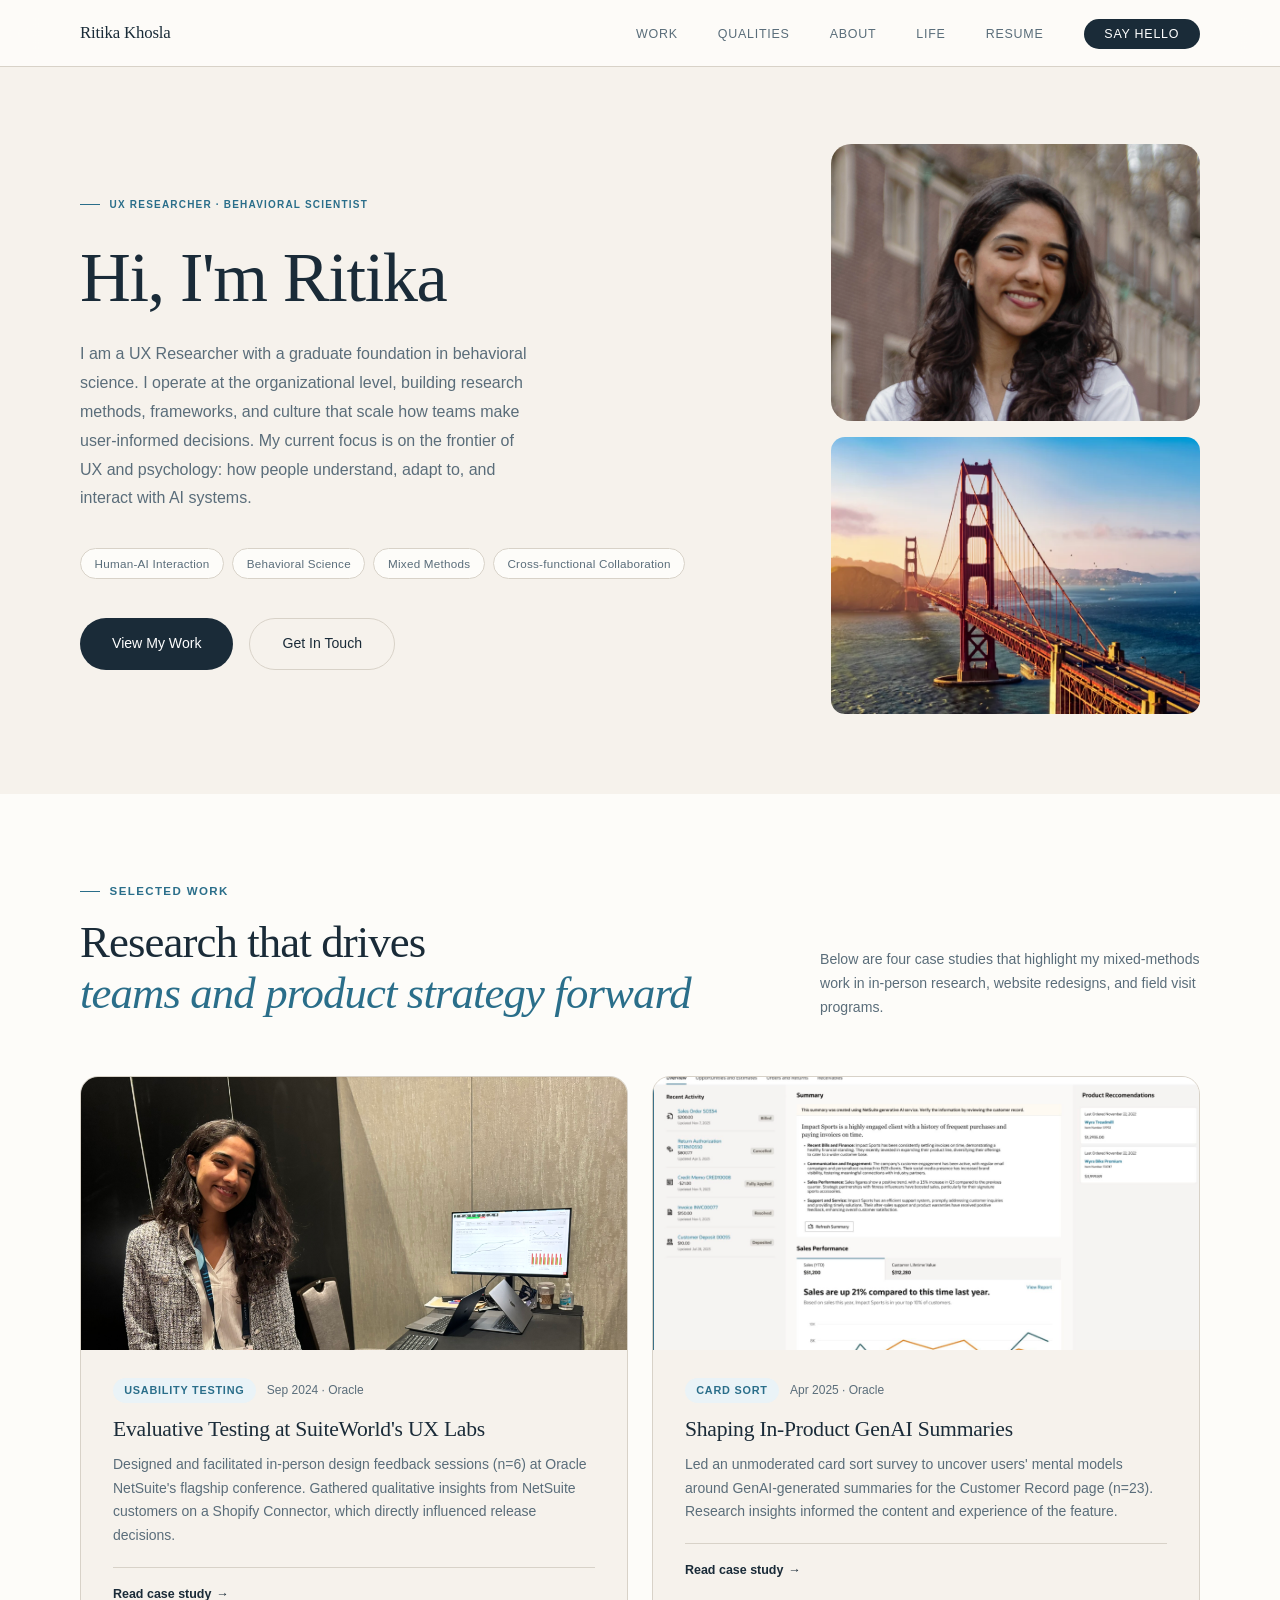
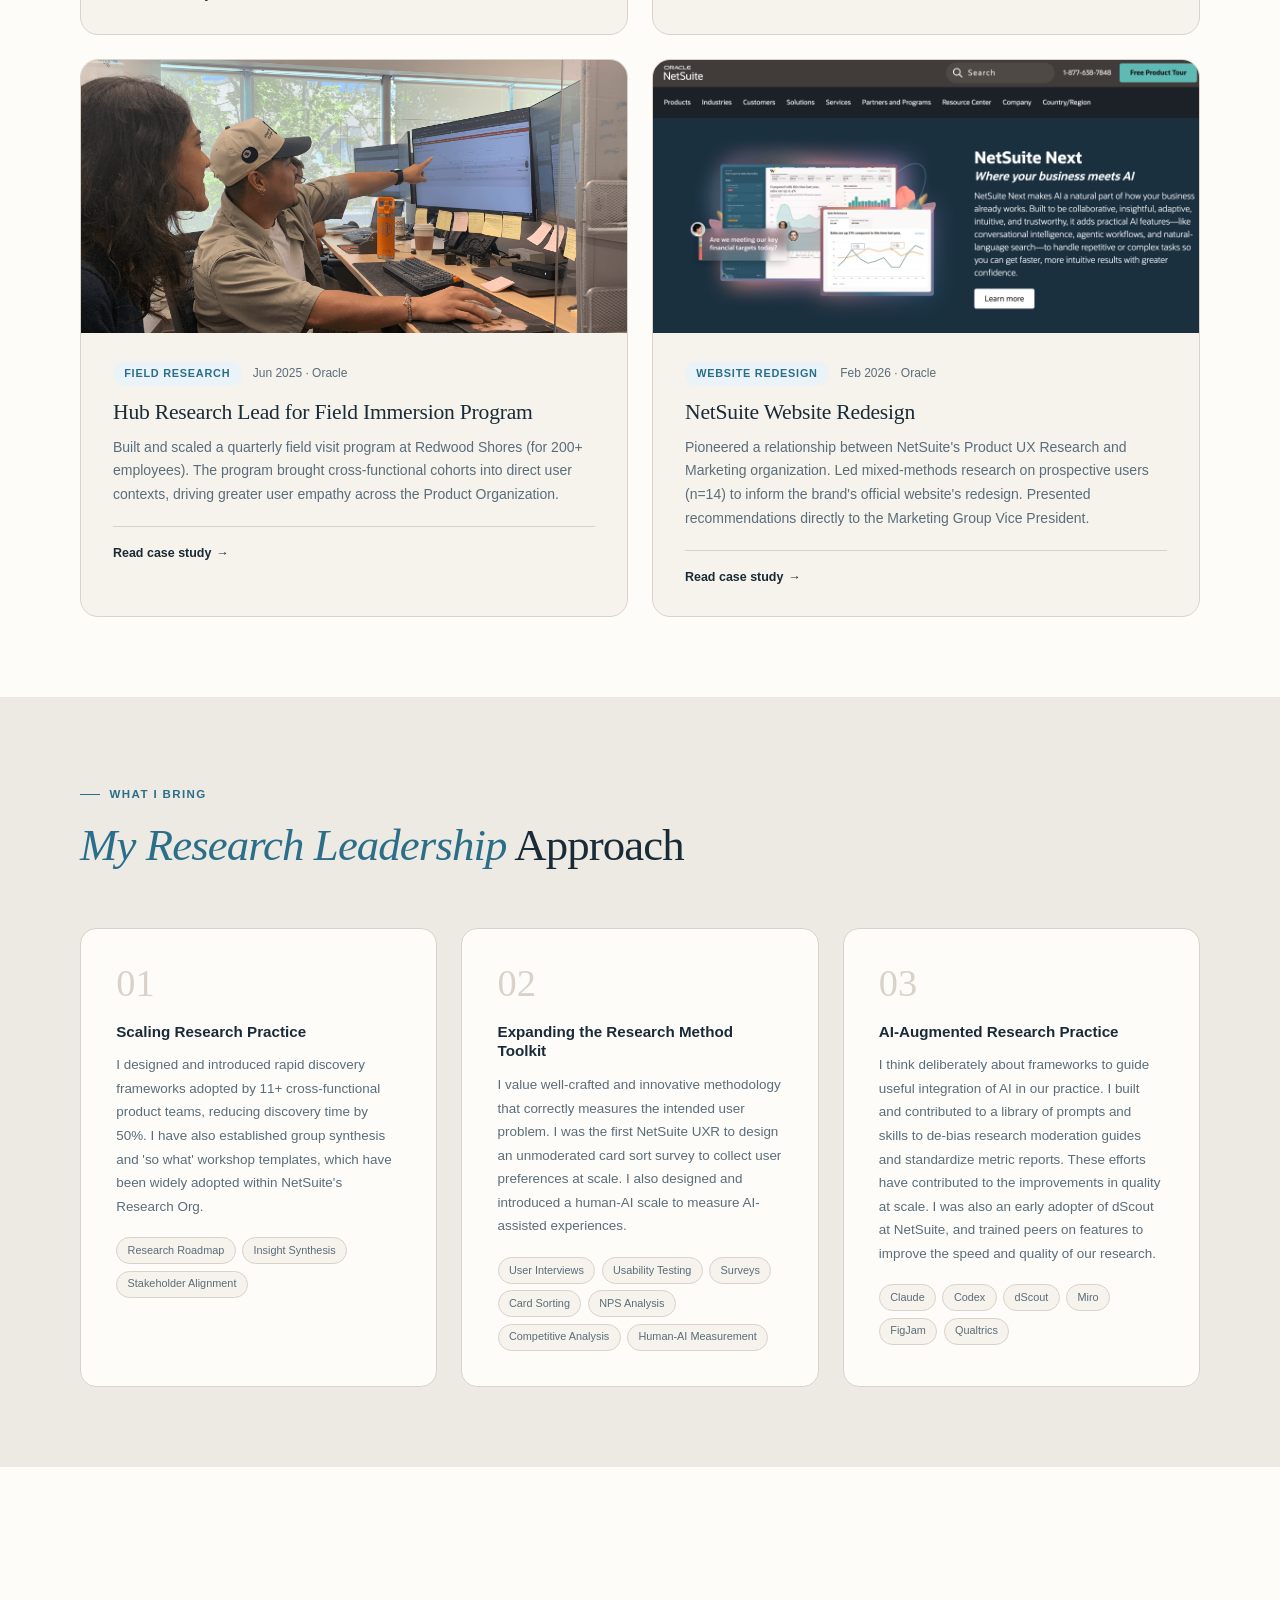
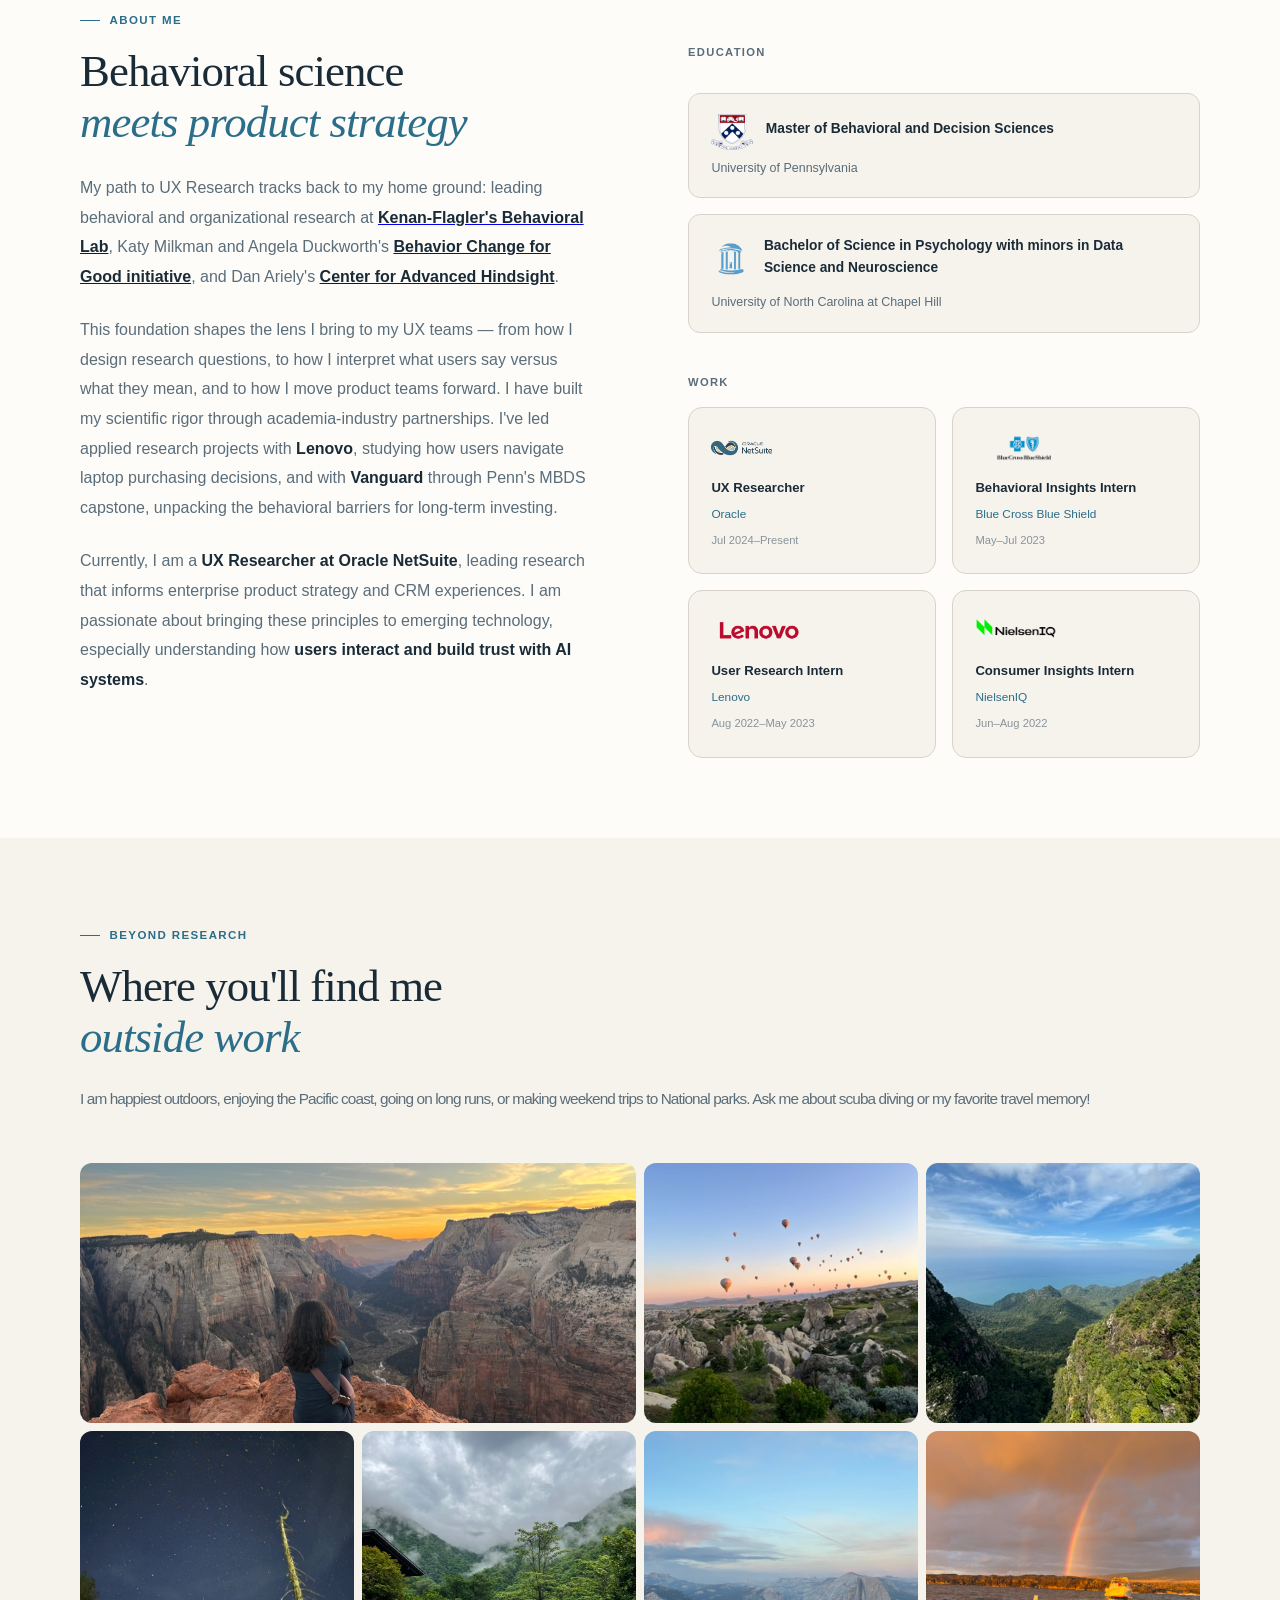
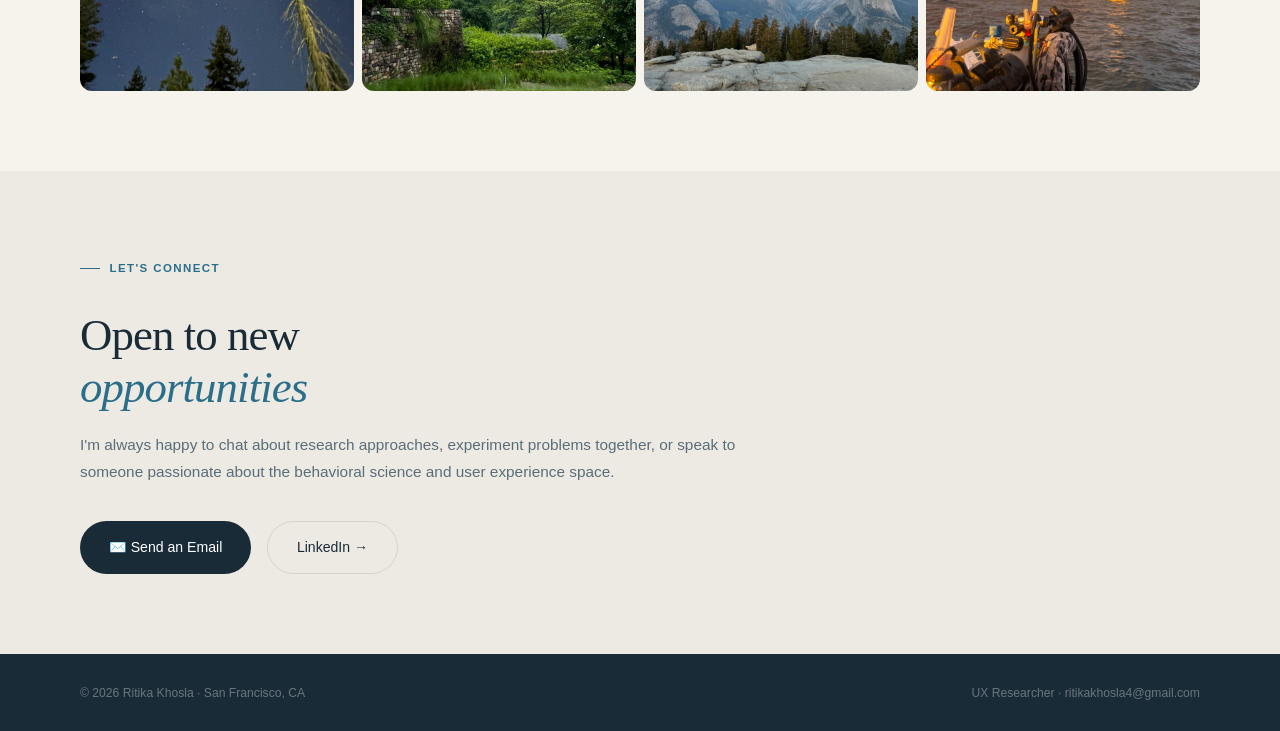
==== index.html @ 1a27aab8 "Update index.html" ====
<!DOCTYPE html>
<html lang="en"><head>


  <meta charset="UTF-8">
  <meta name="viewport" content="width=device-width, initial-scale=1.0">
  <title>Ritika Khosla — UX Researcher</title>
  <link rel="preconnect" href="https://fonts.googleapis.com">
    <link rel="stylesheet" href="css/fonts.css">
    <link rel="stylesheet" href="css/styles.css">

</head>
<body>
 
  <!-- NAV -->
  <nav>
    <span class="nav-name" onclick="goHome()" style="font-family: 'Playfair Display';">Ritika Khosla</span>
    <ul class="nav-links">
      <li><a onclick="navTo('#work')">Work</a></li>
      <li><a onclick="navTo('#methods')">Qualities</a></li>
      <li><a onclick="navTo('#about')">About</a></li>
      <li><a onclick="navTo('#fun')">Life</a></li>
      <li><a href="Khosla_Resume.pdf" target="_blank">Resume</a></li>
      <li><a onclick="navTo('#contact')" class="nav-cta">Say Hello</a></li>
    </ul>
  </nav>
 
  <!-- ══════════ HOME VIEW ══════════ -->
  <div id="view-home" class="view active">
 
    <section class="hero">
      <div class="hero-left">
        <div class="hero-eyebrow" style="font-size: 10px;"><span></span> UX Researcher · Behavioral Scientist</div>
        <h1>Hi, I'm Ritika</h1>
        <p class="hero-desc">
           I am a UX Researcher with a graduate foundation in behavioral science. I operate at the organizational level, building research methods, frameworks, and culture that scale how teams make user-informed decisions. My current focus is on the frontier of UX and psychology: how people understand, adapt to, and interact with AI systems.
        </p>
        <div class="hero-tags">
          <span class="tag">Human-AI Interaction</span>
          <span class="tag">Behavioral Science</span>
          <span class="tag">Mixed Methods</span>
          <span class="tag">Cross-functional Collaboration</span>
          
        </div>
        <div class="hero-actions">
          <a onclick="smoothScrollTo('#work')" class="btn btn-primary">View My Work</a>
          <a onclick="smoothScrollTo('#contact')" class="btn btn-outline">Get In Touch</a>
        </div>
      </div>
      <div class="hero-right">
        <div class="hero-portrait" style="aspect-ratio:4/3;"><img src="img/image_15.png" alt="Ritika Khosla" style="width: 100%; height: 100%; object-fit: cover; object-position: top center; display: block;"></div>
        <!-- ✏️ SF IMAGE: Replace sf-placeholder div with:
             <div class="hero-sf-strip"><img src="sf.jpg" alt="San Francisco"/>
             <div class="hero-location-badge">📍 San Francisco, CA</div></div> -->
        <div style="position:relative;">
          <div class="hero-sf-strip" style="aspect-ratio:4/3;"><img src="img/image_4.webp" alt="San Francisco" style="width: 100%; height: 100%; object-fit: cover; display: block;"></div>
        </div>
      </div>
    </section>
 
    <!-- WORK -->
    <section class="work" id="work">
      <div class="work-header reveal visible">
        <div>
          <div class="section-tag"><span></span> Selected Work</div>
          <h2>Research that drives<br><em>teams and product strategy forward</em></h2>
        </div>
        <p style="max-width:380px;color:var(--mid);font-size:0.88rem;line-height:1.7;">
          Below are four case studies that highlight my mixed-methods work in in-person research, website redesigns, and field visit programs.
        </p>
      </div>
      <div class="case-grid">
 
        <!-- Case 1 - Featured -->
        <div class="case-card reveal visible" onclick="openCase('suiteworld')">
          <div class="case-img">
            <img src="img/image_19.jpg" alt="UX Labs at SuiteWorld" loading="lazy" style="object-position: top;">
          </div>
          <div class="case-body">
            <div class="case-meta">
              <span class="case-method">Usability Testing</span>
              <span class="case-date">Sep 2024 · Oracle</span>
            </div>
            <h3>Evaluative Testing at SuiteWorld's UX Labs</h3>
            <p>Designed and facilitated in-person design feedback sessions (n=6) at Oracle NetSuite's flagship conference. Gathered qualitative insights from NetSuite customers on a Shopify Connector, which directly influenced release decisions.</p>
            <div class="case-footer">
              <span class="case-link">Read case study</span>
            </div>
          </div>
        </div>
 
        <!-- Case 2 -->
        <div class="case-card reveal reveal-delay-1 visible" onclick="openCase('genai')">
          <div class="case-img">
            <img src="img/genai.png" alt="GenAI Summaries" loading="lazy">
          </div>
          <div class="case-body">
            <div class="case-meta">
              <span class="case-method">Card Sort</span>
              <span class="case-date">Apr 2025 · Oracle</span>
            </div>
            <h3>Shaping In-Product GenAI Summaries</h3>
            <p>Led an unmoderated card sort survey to uncover users' mental models around GenAI-generated summaries for the Customer Record page (n=23). Research insights informed the content and experience of the feature.</p>
            <div class="case-footer">
              <span class="case-link">Read case study</span>
            </div>
          </div>
        </div>
 
        <!-- Case 3 -->
        <div class="case-card reveal reveal-delay-2 visible" onclick="openCase('democratization')">
          <div class="case-img">
            <img src="img/image_2.png" alt="Research Democratization" loading="lazy" onerror="this.parentElement.innerHTML='&lt;div class=\'case-img-bg\' style=\'background:linear-gradient(135deg,#E4E9DA,#C8CEBC)\'&gt;🤝&lt;/div&gt;'">
          </div>
          <div class="case-body">
            <div class="case-meta">
              <span class="case-method">Field Research</span>
              <span class="case-date">Jun 2025 · Oracle</span>
            </div>
            <h3>Hub Research Lead for Field Immersion Program</h3>
            <p>Built and scaled a quarterly field visit program at Redwood Shores (for 200+ employees). The program brought cross-functional cohorts into direct user contexts, driving greater user empathy across the Product Organization. </p>
            <div class="case-footer">
              <span class="case-link">Read case study</span>
            </div>
          </div>
        </div>
 
        <!-- Case 4 — NetSuite -->
        <div class="case-card reveal reveal-delay-3 visible" onclick="openCase('netsuite')">
          <div class="case-img">
            <img src="img/image_18.png" alt="NetSuite Website Redesign" loading="lazy">
          </div>
          <div class="case-body">
            <div class="case-meta">
              <span class="case-method">Website Redesign</span>
              <span class="case-date">Feb 2026 · Oracle</span>
            </div>
            <h3>NetSuite Website Redesign</h3>
            <p> Pioneered a relationship between NetSuite's Product UX Research and Marketing organization. Led mixed-methods research on prospective users (n=14) to inform the brand's official website's redesign. Presented recommendations directly to the Marketing Group Vice President.</p>
            <div class="case-footer">
              <span class="case-link">Read case study</span>
            </div>
          </div>
        </div>
 
      </div>
    </section>
 
    <!-- QUALITIES -->
    <section class="methods" id="methods">
      <div class="reveal">
        <div class="section-tag"><span></span> What I Bring</div>
        <h2><em>My Research Leadership</em> Approach</h2>
      </div>
      <div class="methods-grid">
        <div class="method-card reveal reveal-delay-1">
          <span class="method-num">01</span>
          <h4>Scaling Research Practice</h4>
          <p>I designed and introduced rapid discovery frameworks adopted by 11+ cross-functional product teams, reducing discovery time by 50%. I have also established group synthesis and 'so what' workshop templates, which have been widely adopted within NetSuite's Research Org.</p>
          <div class="method-tags">
            <span class="method-tag">Research Roadmap</span>
            <span class="method-tag">Insight Synthesis</span>
            <span class="method-tag">Stakeholder Alignment</span>
          </div>
        </div>
        <div class="method-card reveal reveal-delay-2">
          <span class="method-num">02</span>
          <h4>Expanding the Research Method Toolkit</h4>
          <p>I value well-crafted and innovative methodology that correctly measures the intended user problem. I was the first NetSuite UXR to design an unmoderated card sort survey to collect user preferences at scale. I also designed and introduced a human-AI scale to measure AI-assisted experiences.</p>
          <div class="method-tags">
            <span class="method-tag">User Interviews</span>
            <span class="method-tag">Usability Testing</span>
            <span class="method-tag">Surveys</span>
            <span class="method-tag">Card Sorting</span>
            <span class="method-tag">NPS Analysis</span>
            <span class="method-tag">Competitive Analysis</span>
            <span class="method-tag">Human-AI Measurement</span>
          </div>
        </div>
        <div class="method-card reveal reveal-delay-3">
          <span class="method-num">03</span>
          <h4>AI-Augmented Research Practice</h4>
          <p>I think deliberately about frameworks to guide useful integration of AI in our practice. I built and contributed to a library of prompts and skills to de-bias research moderation guides and standardize metric reports. These efforts have contributed to the improvements in quality at scale. I was also an early adopter of dScout at NetSuite, and trained peers on features to improve the speed and quality of our research.</p>
          <div class="method-tags">
            <span class="method-tag">Claude</span>
            <span class="method-tag">Codex</span>
            <span class="method-tag">dScout</span>
            <span class="method-tag">Miro</span>
            <span class="method-tag">FigJam</span>
            <span class="method-tag">Qualtrics</span>
          </div>
        </div>
      </div>
    </section>

    <!-- ABOUT -->
    <section class="about" id="about">
      <div class="about-grid">
        <div>
          <div class="section-tag reveal"><span></span> About Me</div>
          <h2 class="reveal">Behavioral science<br><em>meets product strategy</em></h2>
          <p class="about-bio reveal">
            My path to UX Research tracks back to my home ground: leading behavioral and organizational research at <a href="https://www.kenan-flagler.unc.edu/center-for-decision-research/" target="_blank"><strong>Kenan-Flagler's Behavioral Lab</strong></a>, Katy Milkman and Angela Duckworth's <a href="https://bcfg.wharton.upenn.edu/" target="_blank"><strong>Behavior Change for Good initiative</strong></a>, and Dan Ariely's <a href="https://advanced-hindsight.com/" target="_blank"><strong>Center for Advanced Hindsight</strong></a>.
          </p>
          <p class="about-bio reveal">
            This foundation shapes the lens I bring to my UX teams — from how I design research questions, to how I interpret what users say versus what they mean, and to how I move product teams forward. I have built my scientific rigor through academia-industry partnerships. I've led applied research projects with <strong>Lenovo</strong>, studying how users navigate laptop purchasing decisions, and with <strong>Vanguard</strong> through Penn's MBDS capstone, unpacking the behavioral barriers for long-term investing.
          </p>
          <p class="about-bio reveal">
            Currently, I am a <strong>UX Researcher at Oracle NetSuite</strong>, leading research that informs enterprise product strategy and CRM experiences. I am passionate about bringing these principles to emerging technology, especially understanding how <strong>users interact and build trust with AI systems</strong>.
          </p>
        </div>
        <div>
          <div class="edu-block reveal">
            <h4 style="color:var(--mid);font-size:0.7rem;letter-spacing:0.12em;text-transform:uppercase;margin-bottom:1rem;">Education</h4>
            <div class="edu-item">
              <div style="display:flex; align-items:center; gap:0.8rem; margin-bottom:0.5rem;">
                <img src="img/image_8.png" alt="UPenn" style="height:36px; width:auto;">
                <div class="edu-degree">Master of Behavioral and Decision Sciences</div>
              </div>
              <div class="edu-school">University of Pennsylvania</div>
            </div>
            <div class="edu-item">
              <div style="display:flex; align-items:center; gap:0.8rem; margin-bottom:0.5rem;">
                <img src="img/image_5.png" alt="UNC" style="height:36px; width:auto;">
                <div class="edu-degree"> Bachelor of Science in Psychology with minors in Data Science and Neuroscience</div>
              </div>
              <div class="edu-school">University of North Carolina at Chapel Hill</div>
            </div>
          </div>
          <div class="reveal" style="margin-top:2.5rem;">
            <h4 style="color:var(--mid);font-size:0.7rem;letter-spacing:0.12em;text-transform:uppercase;margin-bottom:1rem;">Work</h4>
            <div class="exp-list" style="margin-top:0;">
              <div class="exp-item">
                <img src="img/image_16.png" alt="Oracle" class="exp-logo">
                <div class="exp-role">UX Researcher</div>
                <div class="exp-company">Oracle</div>
                <div class="exp-period">Jul 2024–Present</div>
              </div>
              <div class="exp-item">
                <img src="img/image_11.png" alt="Blue Cross Blue Shield" class="exp-logo">
                <div class="exp-role">Behavioral Insights Intern</div>
                <div class="exp-company">Blue Cross Blue Shield</div>
                <div class="exp-period">May–Jul 2023</div>
              </div>
              <div class="exp-item">
                <img src="img/image_10.png" alt="Lenovo" class="exp-logo">
                <div class="exp-role">User Research Intern</div>
                <div class="exp-company">Lenovo</div>
                <div class="exp-period">Aug 2022–May 2023</div>
              </div>
              <div class="exp-item">
                <img src="img/image_9.png" alt="NielsenIQ" class="exp-logo">
                <div class="exp-role">Consumer Insights Intern</div>
                <div class="exp-company">NielsenIQ</div>
                <div class="exp-period">Jun–Aug 2022</div>
              </div>
            </div>
          </div>
        </div>
    </div></section>

    <!-- FUN -->
    <section class="fun" id="fun">
      <div class="reveal">
        <div class="section-tag"><span></span> Beyond Research</div>
        <h2>Where you'll find me<br><em>outside work</em><br><span style="font-size:0.96rem;color:var(--mid);font-family:'Plus Jakarta Sans',sans-serif;font-weight:400;line-height:1.75;">I am happiest outdoors, enjoying the Pacific coast, going on long runs, or making weekend trips to National parks. Ask me about scuba diving or my favorite travel memory!</span></h2>
      </div>
      <div class="fun-mosaic reveal">
        <!-- Row 1: wide + 2 portrait -->
        <div class="fun-photo fm-wide">
          <img src="img/image_12.jpg" alt="Zion National Park">
        </div>
        <div class="fun-photo">
          <img src="img/image_3.jpg" alt="Hot air balloons Cappadocia">
        </div>
        <div class="fun-photo">
          <img src="img/image_6.jpg" alt="Mountain ocean view">
        </div>
        <!-- Row 2: 4 equal -->
        <div class="fun-photo">
          <img src="img/image_14.jpg" alt="Night sky stars">
        </div>
        <div class="fun-photo">
          <img src="img/image_7.jpg" alt="Misty mountains">
        </div>
        <div class="fun-photo">
          <img src="img/image_13.jpg" alt="Yosemite Half Dome">
        </div>
        <div class="fun-photo">
          <img src="img/image_17.jpg" alt="Scuba diving rainbow">
        </div>
      </div>
    </section>

    <!-- CONTACT -->
    <section class="contact" id="contact">
      <div class="contact-inner reveal">
        <div class="section-tag"><span></span> Let's Connect</div>
        <h2>Open to new<br><em>opportunities</em></h2>
        <p>I'm always happy to chat about research approaches, experiment problems together, or speak to someone passionate about the behavioral science and user experience space.</p>
        <div class="contact-links">
          <a href="mailto:ritikakhosla4@gmail.com" class="contact-link cl-primary">✉️ Send an Email</a>
          <a href="https://www.linkedin.com/in/ritikho/" class="contact-link cl-outline" target="_blank">LinkedIn →</a>
        </div>
      </div>
    </section>
 
    <footer>
      <span>© 2026 Ritika Khosla · San Francisco, CA</span>
      <span>UX Researcher · <a href="mailto:ritikakhosla4@gmail.com">ritikakhosla4@gmail.com</a></span>
    </footer>
  </div><!-- /view-home -->
 
 
  <!-- ══════════ CASE: SUITEWORLD ══════════ -->
  <div id="view-suiteworld" class="view cs-view">
    <span class="cs-back" onclick="goHome()">Back to Work</span>
    <div class="cs-hero">
      <div class="cs-hero-inner">
        <div class="cs-meta">
          <span class="cs-tag cs-tag-method">Usability Testing</span>
          <span class="cs-tag cs-tag-method">Content Highlighter</span>
          <span class="cs-tag cs-tag-org">Oracle</span>
          <span class="cs-tag cs-tag-year">Aug–Oct 2024</span>
        </div>
        <h1>Evaluative Testing at <em>SuiteWorld's UX Labs</em></h1>
        <p class="cs-hero-desc">Evaluating a new troubleshooting workflow for the NetSuite Shopify Connector through in-person usability testing at Oracle's flagship annual conference — driving design improvements ahead of the December release.</p>
        <div class="cs-stats">
          <div><div class="cs-stat-label">Role</div><div class="cs-stat-value">Lead Researcher &amp; Facilitator</div></div>
          <div><div class="cs-stat-label">Methods</div><div class="cs-stat-value">Usability Testing · Content Highlighter</div></div>
          <div><div class="cs-stat-label">Team</div><div class="cs-stat-value">1 PM · 2 Designers · 2 Engineers · 2 Tech Writers</div></div>
          <div><div class="cs-stat-label">Timeline</div><div class="cs-stat-value">3 months · Aug–Oct 2024</div></div>
        </div>
      </div>
    </div>
    <div class="cs-body">
      <div class="cs-section">
        <div class="cs-section-label">Background</div>
        <h3>A critical workflow for NetSuite's Shopify Connector</h3>
        <p>NetSuite's Shopify Connector is one of the most widely used integrations in the platform. In an upcoming December 2024 release, Connector's product team was introducing a new troubleshooting workflow and desired greater confidence in its usability and experience.</p>
        <p>Our team had visionary designs in place (informed by a prior research round). My goal was to evaluate whether the solution delivered its intended user value: a clear, complete, and satisfying self-service troubleshooting experience.</p>
      </div>

      <div class="cs-section">
        <div class="cs-section-label">Scoping</div>
        <h3>Aligning a team with competing priorities</h3>
        <p>My first challenge was stakeholder alignment. The team had varying priorities — some wanted to test whether the solution scaled, others focused on language and visual elements. I led a series of KUA (known, unknown, assumption) and alignment workshops to build a shared research goal.</p>
        <div class="cs-callout"><strong>Research Goal:</strong> Evaluate the NetSuite-Shopify connector troubleshooting flow and novel help panel to ensure it is clear, complete, and self-explanatory for users.</div>
        <p>I then selected two complementary methods: a <strong>usability test</strong> to evaluate ease-of-use and satisfaction across the workflow, and a <strong>content highlighter</strong> activity to surface what language in the help guide was useful, missing, or unnecessary.</p>
      </div>

      <div class="cs-section">
        <div class="cs-section-label">Research Design</div>
        <h3>Designing for in-person sessions at SuiteWorld</h3>
        <p>I designed three task flows tested in sequence, each with quantitative metrics (SEQ, UMUX-LITE, CSAT) alongside think-aloud observation:</p>
        <div class="cs-finding-grid">
          <div class="cs-finding">
            <div class="cs-finding-num">01</div>
            <h4>Discovering the error</h4>
            <p>Participants logged in and identified a connection problem with Shopify. Measured via First Click Test and SEQ.</p>
          </div>
          <div class="cs-finding">
            <div class="cs-finding-num">02</div>
            <h4>Troubleshooting with the guided panel</h4>
            <p>Participants walked through the guided solution panel to resolve the error. Measured via SEQ, UMUX-LITE, and CSAT.</p>
          </div>
          <div class="cs-finding">
            <div class="cs-finding-num">03</div>
            <h4>Performing a health check</h4>
            <p>Participants confirmed the Shopify connection was restored. Measured via SEQ, UMUX-LITE, and CSAT.</p>
          </div>
          <div class="cs-finding">
            <div class="cs-finding-num">04</div>
            <h4>Content highlighter</h4>
            <p>Participants marked sections of the help guide as confusing, useful, or unnecessary to surface specific language improvements.</p>
          </div>
        </div>
        <p style="margin-top:1.2rem;">I ran a moderated pilot session with an internal SME before SuiteWorld, which led to 2 design improvements and 1 task flow adjustment for smoother prototype flow and time management.</p>
        <img src="img/SW_UXLabs.png" alt="Moderated pilot session at SuiteWorld" style="width:100%;border-radius:12px;margin-top:1.5rem;">
      </div>

      <div class="cs-section">
        <div class="cs-section-label">Key Findings</div>
        <h3>Users struggled to initiate the help panel, but once open, found the instructions clear and easy to follow</h3>
        <div class="cs-finding-grid">
          <div class="cs-finding">
            <div class="cs-finding-num">01</div>
            <h4>UUsers identified the error, but struggled to initiate the resolution</h4>
            <p>Participants had mismatched navigation expectations around how to open the help drawer. Once inside, they followed the steps with ease. This told us the friction lived in discoverability, not comprehension</p>
          </div>
          <div class="cs-finding">
            <div class="cs-finding-num">02</div>
            <h4>High satisfaction with the guided help drawer</h4>
            <p>Participants appreciated the help drawer that remained accessible as they moved between pages. They reported high overall satisfaction (CSAT: 5.75/7).</p>
          </div>
          <div class="cs-finding">
            <div class="cs-finding-num">03</div>
            <h4>Desire for greater navigation flexibility</h4>
            <p>Users wanted more direct links and fewer clicks. They felt the troubleshooting path was too linear for the complexity of their workflows.</p>
          </div>
          <div class="cs-finding">
            <div class="cs-finding-num">04</div>
            <h4>Help guide needed formatting improvements</h4>
            <p>The content highlighter surfaced consistent suggestions: a bulleted format and hyperlinks would significantly improve scannability.</p>
          </div>
        </div>
      </div>

      <div class="cs-section">
        <div class="cs-section-label">Impact</div>
        <h3>The research findings directly informed design iterations, shaping the final workflow ahead of the December product release</h3>
        <img src="img/align_assign.png" alt="Align and assign workshop findings table" style="width:100%;border-radius:12px;margin-bottom:1.5rem;">
        <p>I led post-research align-and-assign workshops where the team reviewed findings and took ownership of next steps, which ensured accountability and momentum going into the December release.</p>
        <div class="cs-impact-grid">
          <div class="cs-impact-card"><span class="cs-impact-num">n=6</span><span class="cs-impact-label">In-person usability sessions at SuiteWorld</span></div>
          <div class="cs-impact-card"><span class="cs-impact-num">Dec '24</span><span class="cs-impact-label">Content &amp; design improvements shipped in release</span></div>
          <div class="cs-impact-card"><span class="cs-impact-num">↗</span><span class="cs-impact-label">Multiple notification paths added to next-cycle roadmap</span></div>
        </div>
      </div>

      <div class="cs-section">
        <div class="cs-section-label">Reflections</div>
        <h3>What I learned</h3>
        <div class="cs-callout"><strong>On small samples:</strong> With n=6 due to event constraints and participant drop-offs, I was deliberate about framing findings as directional. I presented my research findings and insights in context, which helped guide the team's next steps for the December release.</div>
        <div class="cs-callout"><strong>On competing priorities:</strong> Workshops were the unlock. Running structured alignment sessions — user goal drafting, scoping, synthesis, and assign-and-align — kept the team grounded in user needs throughout a fast-moving process.</div>
      </div>
    </div>
    <div class="cs-nav-footer">
      <button class="cs-nav-btn" onclick="goHome()">← All Projects</button>
      <button class="cs-nav-btn next" onclick="openCase('genai')">Next: GenAI Summaries →</button>
    </div>
  </div>
 
  <!-- ══════════ CASE: GENAI ══════════ -->
  <div id="view-genai" class="view cs-view">
    <span class="cs-back" onclick="goHome()">Back to Work</span>
    <div class="cs-hero">
      <div class="cs-hero-inner">
        <div class="cs-meta">
          <span class="cs-tag cs-tag-method">Card Sort</span>
          <span class="cs-tag cs-tag-method">Survey Design</span>
          <span class="cs-tag cs-tag-org">Oracle</span>
          <span class="cs-tag cs-tag-year">Apr–May 2025</span>
        </div>
        <h1>Shaping <em>GenAI Summaries</em></h1>
        <p class="cs-hero-desc">An unmoderated closed card sort and ranking survey to identify what information users want in a GenAI-powered customer record summary. This directly shaped the content and experience for the June 2025 feature release.</p>
        <div class="cs-stats">
          <div><div class="cs-stat-label">Role</div><div class="cs-stat-value">Lead Researcher</div></div>
          <div><div class="cs-stat-label">Methods</div><div class="cs-stat-value">Closed Card Sort · Unmoderated Survey · Ranking</div></div>
          <div><div class="cs-stat-label">Team</div><div class="cs-stat-value">1 PM · 1 Designer · 2 Engineers · 2 Tech Writers</div></div>
          <div><div class="cs-stat-label">Timeline</div><div class="cs-stat-value">2 months · Apr–May 2025</div></div>
        </div>
      </div>
    </div>
    <div class="cs-body">
      <div class="cs-section">
        <div class="cs-section-label">Background</div>
        <h3>A novel GenAI feature for NetSuite's Customer Record pages</h3>
        <p>NetSuite's Customer Record is one of the most used pages in our CRM, where sales representatives document, manage, and review all interactions with a customer. In an upcoming June 2025 release, the team was adding a GenAI-powered summary to the page, designed to give reps a condensed view of key information and improve efficiency.</p>
        <p>The feature addressed a known user need. But without research, the team had no clear answer to a critical question: <strong>what information do users actually want in that summary, and how should it be ordered?</strong></p>
      </div>

      <div class="cs-section">
        <div class="cs-section-label">Scoping</div>
        <h3>Navigating tight timelines with a lean, high-impact method</h3>
        <p>Team availability was limited due to an upcoming release season. I implemented a RACI framework to set clear expectations across stakeholders, then collaborated with the PM to apply MoSCoW prioritization. This helped prioritize what we <em>must</em> know before June, from what could wait for a later cycle.</p>
        <div class="cs-callout"><strong>Research Goal:</strong> Identify the information most valuable to customers in a GenAI-generated summary on the Customer Record page, and determine how it should be presented for clarity and efficiency.</div>
        <p>Given recruitment constraints and organizational priorities, I selected a quick but high-value approach: an unmoderated survey via DScout combining a <strong>closed card sort</strong> (to learn what content users want) and a <strong>ranking question</strong> (to determine preferred order and presentation).</p>
      </div>

      <div class="cs-section">
        <div class="cs-section-label">Research Design</div>
        <h3>9 questions. 25 participants. Designed for statistical signal.</h3>
        <p>The survey comprised 9 questions across three areas: Customer Record usage and pain points, firmographic context, and the GenAI summary itself. I designed screening questions to help Research Ops target the right participants — NetSuite customers whose daily responsibilities tied to sales and who interacted with the Customer Record page daily or weekly.</p>
        <p>Before launch, I ran a moderated pilot with two internal SMEs to catch interpretation issues — resulting in 1–2 wording improvements that ensured consistent understanding across respondents.</p>
        <div class="cs-finding-grid">
          <div class="cs-finding">
            <div class="cs-finding-num">01</div>
            <h4>Closed card sort</h4>
            <p>Participants sorted information types into "must have," "nice to have," and "not needed"</p>
          </div>
          <div class="cs-finding">
            <div class="cs-finding-num">02</div>
            <h4>Ranking question</h4>
            <p>Participants ordered content types by preferred prominence in the summary. I calculated weighted average ranks and variance to surface consensus preferences.</p>
          </div>
          <div class="cs-finding">
            <div class="cs-finding-num">03</div>
            <h4>Open-ended questions</h4>
            <p>Participants described what they liked, disliked, or found missing in an example summary. This added a qualitative layer to understand users' reasoning for the quantitative patterns.</p>
          </div>
          <div class="cs-finding">
            <div class="cs-finding-num">04</div>
            <h4>DScout agreement matrix</h4>
            <p>I used DScout's agreement matrix to assess the percentage of participants placing each item in the same category. This provided statistical confidence for the recommended design and content decisions.</p>
          </div>
        </div>
      </div>

      <div class="cs-section">
        <div class="cs-section-label">Key Findings</div>
        <h3>Financial data first. Support cases: useful, not essential.</h3>
        <div class="cs-finding-grid">
          <div class="cs-finding">
            <div class="cs-finding-num">01</div>
            <h4>Transactional data is non-negotiable</h4>
            <p>68% of users identified Sales Orders, Invoices, Payments, and Balance Information as must-haves. This signaled key information needed for their daily decision-making.</p>
          </div>
          <div class="cs-finding">
            <div class="cs-finding-num">02</div>
            <h4>Support cases: helpful, not required</h4>
            <p>Only 28% labeled Support Cases as essential, but 72% found them valuable when present, suggesting they should be included but not front-loaded.</p>
          </div>
          <div class="cs-finding">
            <div class="cs-finding-num">03</div>
            <h4>Financial &amp; performance data leads</h4>
            <p>Users consistently ranked Billings/Financials and Sales Performance highest. This influenced the backend prompt to ensure these appeared first in any summary layout.</p>
          </div>
          <div class="cs-finding">
            <div class="cs-finding-num">04</div>
            <h4>Communication &amp; activity are secondary</h4>
            <p>No participants ranked Communication or Activity data first. This suggests this information is useful in context, but not needed in the summary view.</p>
          </div>
        </div>
      </div>

      <div class="cs-section">
        <div class="cs-section-label">Impact</div>
        <h3>User preferences shipped in June — and a new method was adopted org-wide.</h3>
        <p>The June release incorporated these insights directly: the backend prompt was structured to surface Financial and Performance information first, reflecting user preferences. Beyond the feature itself, this study had lasting organizational impact.</p>
        <div class="cs-impact-grid">
          <div class="cs-impact-card"><span class="cs-impact-num">n=25</span><span class="cs-impact-label">Participants — statistically meaningful for card sort</span></div>
          <div class="cs-impact-card"><span class="cs-impact-num">Jun '25</span><span class="cs-impact-label">Feature shipped with user-grounded content structure</span></div>
          <div class="cs-impact-card"><span class="cs-impact-num">15+</span><span class="cs-impact-label">Researchers reached via internal Craft of Research session</span></div>
        </div>
        <div class="cs-callout"><strong>Organizational first:</strong> This was the first study at Oracle NetSuite's UXR team to use an unmoderated card sort. I led a knowledge-sharing session in the internal "Craft of Research" series to an audience of 15+ researchers.</div>
      </div>

      <div class="cs-section">
        <div class="cs-section-label">Reflections</div>
        <h3>What I learned</h3>
        <div class="cs-callout"><strong>On non-traditional methods:</strong> Short timelines and limited Research Ops bandwidth pushed me toward an unmoderated card sort — a non-traditional choice for our team. That constraint became an opportunity: it moved quickly, delivered a statistically meaningful signal, and introduced a new method to the organization.</div>
        <div class="cs-callout"><strong>On survey fatigue:</strong> Combining a card sort and ranking in one survey risked participant fatigue and superficial responses. Running a moderated pilot and building an interpretation checklist for note-takers was essential. This reinforced the value of moderated testing before any unmoderated launch.</div>
      </div>
    </div>
    <div class="cs-nav-footer">
      <button class="cs-nav-btn" onclick="openCase('suiteworld')">← UX Labs at SuiteWorld</button>
      <button class="cs-nav-btn next" onclick="openCase('democratization')">Next: Research Democratization →</button>
    </div>
  </div>
 
  <!-- ══════════ CASE: DEMOCRATIZATION ══════════ -->
  <div id="view-democratization" class="view cs-view">
    <span class="cs-back" onclick="goHome()">Back to Work</span>
    <div class="cs-hero">
      <div class="cs-hero-inner">
        <div class="cs-meta">
          <span class="cs-tag cs-tag-method">Field Research</span>
          <span class="cs-tag cs-tag-method">Workshop Facilitation</span>
          <span class="cs-tag cs-tag-org">Oracle</span>
          <span class="cs-tag cs-tag-year">Jun 2025</span>
        </div>
        <h1>Field <em>Immersion</em> Program</h1>
        <p class="cs-hero-desc">Established a quarterly field visit program to embed user empathy across NetSuite's cross-functional teams (200+ employees) in the Redwood Shores hub.</p>
        <div class="cs-stats">
          <div><div class="cs-stat-label">Role</div><div class="cs-stat-value">Program Lead</div></div>
          <div><div class="cs-stat-label">Methods</div><div class="cs-stat-value">Field Research · Facilitation</div></div>
          <div><div class="cs-stat-label">Outcome</div><div class="cs-stat-value">Organization-wide empathy program</div></div>
          <div><div class="cs-stat-label">Context</div><div class="cs-stat-value">Oracle NetSuite · Redwood Shores</div></div>
        </div>
      </div>
    </div>
    <div class="cs-body">
      <div class="cs-section">
        <div class="cs-section-label">The Challenge</div>
        <h3>Non-research teams had little direct exposure to NetSuite customers</h3>
        <p>Our Product GVP raised the concern that non-research teams have limited engagement with our end-users, and so he launched a program called 'Empathy at Scale'. I took the lead at the Redwood Shores office to fundamentally change how non-researchers at NetSuite experience user empathy.</p>
      </div>
 
      <div class="cs-section">
        <div class="cs-section-label">Research Approach</div>
        <h3>Quarterly field visits with cross-functional teams, beyond just researchers</h3>
        <p>I designed and led a quarterly program where cross-functional cohorts — including PMs, engineers, and designers — joined structured field visits to observe and interact with real users in their working environment.</p>
        <p>I set up customer brief calls, created observation guides, ran debrief sessions, and translated the raw experience into structured insights the team could act on.</p>
        <img src="img/empathy.jpeg" alt="Cross-functional field visit team" style="width:100%;border-radius:12px;margin-top:1.5rem;">
      </div>
 
      <div class="cs-section">
        <div class="cs-section-label">Key Findings</div>
        <h3>Direct exposure to real users in the field deepened employee empathy, and improved how teams made product decisions</h3>
        <div class="cs-finding-grid">
          <div class="cs-finding">
            <div class="cs-finding-num">01</div>
            <h4>Assumptions dissolved quickly</h4>
            <p>Many PMs and engineers reported that field visits overturned long-held assumptions about how enterprise users actually performed tasks day-to-day.</p>
          </div>
          <div class="cs-finding">
            <div class="cs-finding-num">02</div>
            <h4>Research requests increased</h4>
            <p>After field visits, PMs began asking how to bring UX research into their own team workflows. This signaled that impact had moved beyond awareness to a genuine increase in research appetite."</p>
          </div>
        </div>
        
 
      <div class="cs-section" style="margin-top:3rem;">
        <div class="cs-section-label">Impact</div>
        <h3>Research as an org-wide capability, not a department</h3>
        <p>The program established a repeatable, scalable model for embedding user empathy across Oracle's product teams. By making field research a shared cross-functional experience rather than a UX-only activity, the program shifted how the org valued and acted on user insights.</p>
      </div>
    </div>
    <div class="cs-nav-footer">
      <button class="cs-nav-btn" onclick="openCase('genai')">← Shaping GenAI Summaries</button>
      <button class="cs-nav-btn next" onclick="openCase('netsuite')">Next: NetSuite Redesign →</button>
    </div>
  </div>
  </div><!-- /view-democratization -->

  <!-- ══════════ CASE: NETSUITE REDESIGN ══════════ -->
  <div id="view-netsuite" class="view cs-view">
    <span class="cs-back" onclick="goHome()">Back to Work</span>
    <div class="cs-hero">
      <div class="cs-hero-inner">
        <div class="cs-meta">
          <span class="cs-tag cs-tag-method">Competitive Analysis</span>
          <span class="cs-tag cs-tag-method">User Interviews</span>
          <span class="cs-tag cs-tag-method">Heuristic Evaluation</span>
          <span class="cs-tag cs-tag-org">Oracle NetSuite</span>
          <span class="cs-tag cs-tag-year">2026</span>
        </div>
        <h1>NetSuite Website <em>Redesign</em></h1>
        <p class="cs-hero-desc">The first research collaboration between Oracle NetSuite's UXR and Marketing organizations. In-depth interviews with prospective users (n = 14) to uncover messaging gaps, navigational improvements, and design feedback.</p>
        <div class="cs-stats">
          <div><div class="cs-stat-label">Role</div><div class="cs-stat-value">Lead Researcher</div></div>
          <div><div class="cs-stat-label">Methods</div><div class="cs-stat-value">IDIs · Think-Aloud · Design Feedback</div></div>
          <div><div class="cs-stat-label">Readout</div><div class="cs-stat-value">18 attendees incl. GVP & Director of Marketing</div></div>
          <div><div class="cs-stat-label">Timeline</div><div class="cs-stat-value">2 months · Jan–Feb 2026</div></div>
        </div>
      </div>
    </div>
    <div class="cs-body">
      <div class="cs-section">
        <div class="cs-section-label">Background</div>
        <h3>Pioneering a partnership between NetSuite’s Product UXR and Marketing Teams</h3>
        <p>The NetSuite Marketing team was undergoing a website redesign and reached out to our UXR team for qualitative data to inform improvements across content, navigation, and design. This was the <strong>first-ever research collaboration between Oracle NetSuite's UXR and Marketing organizations</strong> — a partnership I helped create and structure from the ground up.</p>
        <p>I worked directly with the Director of NetSuite Marketing, securing internal approval from our Research Director and budget from the Marketing team to run 14 external user interviews through a third-party recruiting vendor.</p>
      </div>
 
      <div class="cs-section">
        <div class="cs-section-label">Scoping</div>
        <h3>Setting expectations across a brand-new partnership</h3>
        <p>Working with a team that had never partnered with UXR required careful expectation-setting upfront. The Marketing team was accustomed to quantitative reports — clean numbers, clear causality. I held a stakeholder alignment call early to explain what qualitative research can and can't tell you, and framed findings as directional signals to inform their redesign.</p>
        <p>To build and maintain trust throughout the project, I met weekly with the Marketing Director, sharing emerging insights and key highlights along the way. I also provided an early preview of the final report to set clear expectations around how qualitative findings would be structured and communicated.</p>
        <div class="cs-callout"><strong>Participant Criteria:</strong> 14 non-NetSuite users recruited via LoneStar — currently evaluating or recently purchased a software solution (within 6 months), and either the evaluator or recommender of that solution. Nice-to-have: software, manufacturing, or retail industries, aligned with NetSuite's core customer base.</div>
      </div>
 
      <div class="cs-section">
        <div class="cs-section-label">Research Design</div>
        <h3>60-minute IDIs mapping the real buyer journey</h3>
        <p>Each session was structured to move from the participant's own search behavior into direct website feedback. This grounded their reactions in an authentic search context. </p>
        <div class="cs-finding-grid">
          <div class="cs-finding">
            <div class="cs-finding-num">01</div>
            <h4>Rapport & Context</h4>
            <p>Participants walked me through a recent or ongoing software search — what they considered, what they trusted, and how they evaluated options.</p>
          </div>
          <div class="cs-finding">
            <div class="cs-finding-num">02</div>
            <h4>Organic Search Simulation</h4>
            <p>Starting from a blank Google page, participants mimicked searching for NetSuite. This revealed when and if the website entered their natural buying journey.</p>
          </div>
          <div class="cs-finding">
            <div class="cs-finding-num">03</div>
            <h4>Homepage Design Feedback</h4>
            <p>Participants gave think-aloud feedback on the website's homepage. They walked through their first impressions, perceived message, and design critiques.</p>
          </div>
          <div class="cs-finding">
            <div class="cs-finding-num">04</div>
            <h4>Three task flows (SEQ)</h4>
            <p>Participants completed: request a demo, find their industry, and find a new product. Each was measured with a Single Ease Question (SEQ) score.</p>
          </div>
        </div>
      </div>
 
      <div class="cs-section">
        <div class="cs-section-label">Key Findings</div>
        <h3>Content gaps, design friction, and a messaging problem for NetSuite Next</h3>
        <img src="img/improve.png" alt="Key findings from NetSuite website research" style="width:100%;border-radius:12px;margin-bottom:1.5rem;">
        <div class="cs-finding-grid">
          <div class="cs-finding">
            <div class="cs-finding-num">01</div>
            <h4>NetSuite.com is a second-stop destination for many</h4>
            <p>Users often arrive at NetSuite.com as a second stop after reviewing the AI summary, and so expect to find stronger messaging than what they have seen.  Many who clicked the sponsored link were instead taken directly to a form, leading to a frustrating experience.</p>
          </div>
          <div class="cs-finding">
            <div class="cs-finding-num">02</div>
            <h4>The banner: appreciated but too fast</h4>
            <p>Users appreciated the condensed, short-scroll banner design. However, many flagged that it moved too quickly for them to absorb the information. They wanted to be in control of the banner's pace</p>
          </div>
          <div class="cs-finding">
            <div class="cs-finding-num">03</div>
            <h4>Product Demo vs Tour CTA mismatched users' mental model</h4>
            <p>Users found the 'Free Product Tour' CTA misleading, revealing users' expectations for demo vs tour. This informed the revised language used for the appropriate CTAs in the redesign.</p>
          </div>
          <div class="cs-finding">
            <div class="cs-finding-num">04</div>
            <h4>Messaging on NetSuite Next was incomplete and confusing</h4>
            <p>Users were unsure whether NetSuite Next was a separate product or a layer on top of NetSuite. Its placement at the end of the product dropdown further signaled low priority, raising doubts about organizational commitment to it.</p>
          </div>
        </div>
      </div>
 
      <div class="cs-section">
        <div class="cs-section-label">Impact</div>
        <h3>Research shaped the redesign, and opened a lasting partnership between UXR and Marketing</h3>
        <p>The final readout was attended by 18 stakeholders, including the GVP of Marketing, the Director of Marketing, Analytics, and SEO. The report was very well received, and directly informed several design and content changes to the redesigned site. This project also marked a lasting partnership between NetSuite's Research and Marketing organizations, opening the door to ongoing collaboration and a continued stream of work."</p>
        <div class="cs-impact-grid">
          <div class="cs-impact-card"><span class="cs-impact-num">18</span><span class="cs-impact-label">Stakeholders at readout incl. GVP of Marketing</span></div>
          <div class="cs-impact-card"><span class="cs-impact-num">n=14</span><span class="cs-impact-label">External participants via third-party recruitment</span></div>
          <div class="cs-impact-card"><span class="cs-impact-num">↗</span><span class="cs-impact-label">Three direct changes shipped: revised CTA language, reframed NetSuite Next messaging, and a self-paced banner</span></div>
        </div>
      </div>
      <div class="cs-section">
        <div class="cs-section-label">Reflections</div>
        <h3>What I learned</h3>
        <div class="cs-callout"><strong>On setting expectations with a new working dynamic:</strong> I learned to carefully set expectations with an organization that hadn't worked with UXR before. Weekly touchpoints, a preview report, and framing findings as directional kept the partnership strong. </div>
        <div class="cs-callout"><strong>On synthesis with open-ended data:</strong> Unstructured design feedback generates a lot of noise. I stayed anchored to the Marketing team's original questions as my synthesis framework, which helped me distil the signal from the noise.</div>
      </div>
    </div>
    <div class="cs-nav-footer">
      <button class="cs-nav-btn" onclick="openCase('democratization')">← Research Democratization</button>
      <button class="cs-nav-btn next" onclick="openCase('suiteworld')">Back to first project →</button>
    </div>
  </div>
 
    <script src="js/main.js"></script>


  

  <script type="__bundler/ext_resources">
[]
  </script>

  <script type="__bundler/template">
"<!DOCTYPE html>\n<html lang=\"en\"><head>\n\n\n  <meta charset=\"UTF-8\">\n  <meta name=\"viewport\" content=\"width=device-width, initial-scale=1.0\">\n  <title>Ritika Khosla — UX Researcher<\u002Ftitle>\n  <link rel=\"preconnect\" href=\"https://fonts.googleapis.com\">\n  <style>/* cyrillic */\n@font-face {\n  font-family: 'Playfair Display';\n  font-style: italic;\n  font-weight: 400;\n  font-display: swap;\n  src: url(\"fonts/woff2_1.woff2\") format('woff2');\n  unicode-range: U+0301, U+0400-045F, U+0490-0491, U+04B0-04B1, U+2116;\n}\n/* vietnamese */\n@font-face {\n  font-family: 'Playfair Display';\n  font-style: italic;\n  font-weight: 400;\n  font-display: swap;\n  src: url(\"fonts/woff2_2.woff2\") format('woff2');\n  unicode-range: U+0102-0103, U+0110-0111, U+0128-0129, U+0168-0169, U+01A0-01A1, U+01AF-01B0, U+0300-0301, U+0303-0304, U+0308-0309, U+0323, U+0329, U+1EA0-1EF9, U+20AB;\n}\n/* latin-ext */\n@font-face {\n  font-family: 'Playfair Display';\n  font-style: italic;\n  font-weight: 400;\n  font-display: swap;\n  src: url(\"fonts/woff2_3.woff2\") format('woff2');\n  unicode-range: U+0100-02BA, U+02BD-02C5, U+02C7-02CC, U+02CE-02D7, U+02DD-02FF, U+0304, U+0308, U+0329, U+1D00-1DBF, U+1E00-1E9F, U+1EF2-1EFF, U+2020, U+20A0-20AB, U+20AD-20C0, U+2113, U+2C60-2C7F, U+A720-A7FF;\n}\n/* latin */\n@font-face {\n  font-family: 'Playfair Display';\n  font-style: italic;\n  font-weight: 400;\n  font-display: swap;\n  src: url(\"fonts/woff2_4.woff2\") format('woff2');\n  unicode-range: U+0000-00FF, U+0131, U+0152-0153, U+02BB-02BC, U+02C6, U+02DA, U+02DC, U+0304, U+0308, U+0329, U+2000-206F, U+20AC, U+2122, U+2191, U+2193, U+2212, U+2215, U+FEFF, U+FFFD;\n}\n/* cyrillic */\n@font-face {\n  font-family: 'Playfair Display';\n  font-style: italic;\n  font-weight: 500;\n  font-display: swap;\n  src: url(\"fonts/woff2_1.woff2\") format('woff2');\n  unicode-range: U+0301, U+0400-045F, U+0490-0491, U+04B0-04B1, U+2116;\n}\n/* vietnamese */\n@font-face {\n  font-family: 'Playfair Display';\n  font-style: italic;\n  font-weight: 500;\n  font-display: swap;\n  src: url(\"fonts/woff2_2.woff2\") format('woff2');\n  unicode-range: U+0102-0103, U+0110-0111, U+0128-0129, U+0168-0169, U+01A0-01A1, U+01AF-01B0, U+0300-0301, U+0303-0304, U+0308-0309, U+0323, U+0329, U+1EA0-1EF9, U+20AB;\n}\n/* latin-ext */\n@font-face {\n  font-family: 'Playfair Display';\n  font-style: italic;\n  font-weight: 500;\n  font-display: swap;\n  src: url(\"fonts/woff2_3.woff2\") format('woff2');\n  unicode-range: U+0100-02BA, U+02BD-02C5, U+02C7-02CC, U+02CE-02D7, U+02DD-02FF, U+0304, U+0308, U+0329, U+1D00-1DBF, U+1E00-1E9F, U+1EF2-1EFF, U+2020, U+20A0-20AB, U+20AD-20C0, U+2113, U+2C60-2C7F, U+A720-A7FF;\n}\n/* latin */\n@font-face {\n  font-family: 'Playfair Display';\n  font-style: italic;\n  font-weight: 500;\n  font-display: swap;\n  src: url(\"fonts/woff2_4.woff2\") format('woff2');\n  unicode-range: U+0000-00FF, U+0131, U+0152-0153, U+02BB-02BC, U+02C6, U+02DA, U+02DC, U+0304, U+0308, U+0329, U+2000-206F, U+20AC, U+2122, U+2191, U+2193, U+2212, U+2215, U+FEFF, U+FFFD;\n}\n/* cyrillic */\n@font-face {\n  font-family: 'Playfair Display';\n  font-style: normal;\n  font-weight: 400;\n  font-display: swap;\n  src: url(\"fonts/woff2_5.woff2\") format('woff2');\n  unicode-range: U+0301, U+0400-045F, U+0490-0491, U+04B0-04B1, U+2116;\n}\n/* vietnamese */\n@font-face {\n  font-family: 'Playfair Display';\n  font-style: normal;\n  font-weight: 400;\n  font-display: swap;\n  src: url(\"fonts/woff2_6.woff2\") format('woff2');\n  unicode-range: U+0102-0103, U+0110-0111, U+0128-0129, U+0168-0169, U+01A0-01A1, U+01AF-01B0, U+0300-0301, U+0303-0304, U+0308-0309, U+0323, U+0329, U+1EA0-1EF9, U+20AB;\n}\n/* latin-ext */\n@font-face {\n  font-family: 'Playfair Display';\n  font-style: normal;\n  font-weight: 400;\n  font-display: swap;\n  src: url(\"fonts/woff2_7.woff2\") format('woff2');\n  unicode-range: U+0100-02BA, U+02BD-02C5, U+02C7-02CC, U+02CE-02D7, U+02DD-02FF, U+0304, U+0308, U+0329, U+1D00-1DBF, U+1E00-1E9F, U+1EF2-1EFF, U+2020, U+20A0-20AB, U+20AD-20C0, U+2113, U+2C60-2C7F, U+A720-A7FF;\n}\n/* latin */\n@font-face {\n  font-family: 'Playfair Display';\n  font-style: normal;\n  font-weight: 400;\n  font-display: swap;\n  src: url(\"fonts/woff2_8.woff2\") format('woff2');\n  unicode-range: U+0000-00FF, U+0131, U+0152-0153, U+02BB-02BC, U+02C6, U+02DA, U+02DC, U+0304, U+0308, U+0329, U+2000-206F, U+20AC, U+2122, U+2191, U+2193, U+2212, U+2215, U+FEFF, U+FFFD;\n}\n/* cyrillic */\n@font-face {\n  font-family: 'Playfair Display';\n  font-style: normal;\n  font-weight: 500;\n  font-display: swap;\n  src: url(\"fonts/woff2_5.woff2\") format('woff2');\n  unicode-range: U+0301, U+0400-045F, U+0490-0491, U+04B0-04B1, U+2116;\n}\n/* vietnamese */\n@font-face {\n  font-family: 'Playfair Display';\n  font-style: normal;\n  font-weight: 500;\n  font-display: swap;\n  src: url(\"fonts/woff2_6.woff2\") format('woff2');\n  unicode-range: U+0102-0103, U+0110-0111, U+0128-0129, U+0168-0169, U+01A0-01A1, U+01AF-01B0, U+0300-0301, U+0303-0304, U+0308-0309, U+0323, U+0329, U+1EA0-1EF9, U+20AB;\n}\n/* latin-ext */\n@font-face {\n  font-family: 'Playfair Display';\n  font-style: normal;\n  font-weight: 500;\n  font-display: swap;\n  src: url(\"fonts/woff2_7.woff2\") format('woff2');\n  unicode-range: U+0100-02BA, U+02BD-02C5, U+02C7-02CC, U+02CE-02D7, U+02DD-02FF, U+0304, U+0308, U+0329, U+1D00-1DBF, U+1E00-1E9F, U+1EF2-1EFF, U+2020, U+20A0-20AB, U+20AD-20C0, U+2113, U+2C60-2C7F, U+A720-A7FF;\n}\n/* latin */\n@font-face {\n  font-family: 'Playfair Display';\n  font-style: normal;\n  font-weight: 500;\n  font-display: swap;\n  src: url(\"fonts/woff2_8.woff2\") format('woff2');\n  unicode-range: U+0000-00FF, U+0131, U+0152-0153, U+02BB-02BC, U+02C6, U+02DA, U+02DC, U+0304, U+0308, U+0329, U+2000-206F, U+20AC, U+2122, U+2191, U+2193, U+2212, U+2215, U+FEFF, U+FFFD;\n}\n/* cyrillic */\n@font-face {\n  font-family: 'Playfair Display';\n  font-style: normal;\n  font-weight: 700;\n  font-display: swap;\n  src: url(\"fonts/woff2_5.woff2\") format('woff2');\n  unicode-range: U+0301, U+0400-045F, U+0490-0491, U+04B0-04B1, U+2116;\n}\n/* vietnamese */\n@font-face {\n  font-family: 'Playfair Display';\n  font-style: normal;\n  font-weight: 700;\n  font-display: swap;\n  src: url(\"fonts/woff2_6.woff2\") format('woff2');\n  unicode-range: U+0102-0103, U+0110-0111, U+0128-0129, U+0168-0169, U+01A0-01A1, U+01AF-01B0, U+0300-0301, U+0303-0304, U+0308-0309, U+0323, U+0329, U+1EA0-1EF9, U+20AB;\n}\n/* latin-ext */\n@font-face {\n  font-family: 'Playfair Display';\n  font-style: normal;\n  font-weight: 700;\n  font-display: swap;\n  src: url(\"fonts/woff2_7.woff2\") format('woff2');\n  unicode-range: U+0100-02BA, U+02BD-02C5, U+02C7-02CC, U+02CE-02D7, U+02DD-02FF, U+0304, U+0308, U+0329, U+1D00-1DBF, U+1E00-1E9F, U+1EF2-1EFF, U+2020, U+20A0-20AB, U+20AD-20C0, U+2113, U+2C60-2C7F, U+A720-A7FF;\n}\n/* latin */\n@font-face {\n  font-family: 'Playfair Display';\n  font-style: normal;\n  font-weight: 700;\n  font-display: swap;\n  src: url(\"fonts/woff2_8.woff2\") format('woff2');\n  unicode-range: U+0000-00FF, U+0131, U+0152-0153, U+02BB-02BC, U+02C6, U+02DA, U+02DC, U+0304, U+0308, U+0329, U+2000-206F, U+20AC, U+2122, U+2191, U+2193, U+2212, U+2215, U+FEFF, U+FFFD;\n}\n/* cyrillic-ext */\n@font-face {\n  font-family: 'Plus Jakarta Sans';\n  font-style: normal;\n  font-weight: 300;\n  font-display: swap;\n  src: url(\"fonts/woff2_9.woff2\") format('woff2');\n  unicode-range: U+0460-052F, U+1C80-1C8A, U+20B4, U+2DE0-2DFF, U+A640-A69F, U+FE2E-FE2F;\n}\n/* vietnamese */\n@font-face {\n  font-family: 'Plus Jakarta Sans';\n  font-style: normal;\n  font-weight: 300;\n  font-display: swap;\n  src: url(\"fonts/woff2_10.woff2\") format('woff2');\n  unicode-range: U+0102-0103, U+0110-0111, U+0128-0129, U+0168-0169, U+01A0-01A1, U+01AF-01B0, U+0300-0301, U+0303-0304, U+0308-0309, U+0323, U+0329, U+1EA0-1EF9, U+20AB;\n}\n/* latin-ext */\n@font-face {\n  font-family: 'Plus Jakarta Sans';\n  font-style: normal;\n  font-weight: 300;\n  font-display: swap;\n  src: url(\"fonts/woff2_11.woff2\") format('woff2');\n  unicode-range: U+0100-02BA, U+02BD-02C5, U+02C7-02CC, U+02CE-02D7, U+02DD-02FF, U+0304, U+0308, U+0329, U+1D00-1DBF, U+1E00-1E9F, U+1EF2-1EFF, U+2020, U+20A0-20AB, U+20AD-20C0, U+2113, U+2C60-2C7F, U+A720-A7FF;\n}\n/* latin */\n@font-face {\n  font-family: 'Plus Jakarta Sans';\n  font-style: normal;\n  font-weight: 300;\n  font-display: swap;\n  src: url(\"fonts/woff2_12.woff2\") format('woff2');\n  unicode-range: U+0000-00FF, U+0131, U+0152-0153, U+02BB-02BC, U+02C6, U+02DA, U+02DC, U+0304, U+0308, U+0329, U+2000-206F, U+20AC, U+2122, U+2191, U+2193, U+2212, U+2215, U+FEFF, U+FFFD;\n}\n/* cyrillic-ext */\n@font-face {\n  font-family: 'Plus Jakarta Sans';\n  font-style: normal;\n  font-weight: 400;\n  font-display: swap;\n  src: url(\"fonts/woff2_9.woff2\") format('woff2');\n  unicode-range: U+0460-052F, U+1C80-1C8A, U+20B4, U+2DE0-2DFF, U+A640-A69F, U+FE2E-FE2F;\n}\n/* vietnamese */\n@font-face {\n  font-family: 'Plus Jakarta Sans';\n  font-style: normal;\n  font-weight: 400;\n  font-display: swap;\n  src: url(\"fonts/woff2_10.woff2\") format('woff2');\n  unicode-range: U+0102-0103, U+0110-0111, U+0128-0129, U+0168-0169, U+01A0-01A1, U+01AF-01B0, U+0300-0301, U+0303-0304, U+0308-0309, U+0323, U+0329, U+1EA0-1EF9, U+20AB;\n}\n/* latin-ext */\n@font-face {\n  font-family: 'Plus Jakarta Sans';\n  font-style: normal;\n  font-weight: 400;\n  font-display: swap;\n  src: url(\"fonts/woff2_11.woff2\") format('woff2');\n  unicode-range: U+0100-02BA, U+02BD-02C5, U+02C7-02CC, U+02CE-02D7, U+02DD-02FF, U+0304, U+0308, U+0329, U+1D00-1DBF, U+1E00-1E9F, U+1EF2-1EFF, U+2020, U+20A0-20AB, U+20AD-20C0, U+2113, U+2C60-2C7F, U+A720-A7FF;\n}\n/* latin */\n@font-face {\n  font-family: 'Plus Jakarta Sans';\n  font-style: normal;\n  font-weight: 400;\n  font-display: swap;\n  src: url(\"fonts/woff2_12.woff2\") format('woff2');\n  unicode-range: U+0000-00FF, U+0131, U+0152-0153, U+02BB-02BC, U+02C6, U+02DA, U+02DC, U+0304, U+0308, U+0329, U+2000-206F, U+20AC, U+2122, U+2191, U+2193, U+2212, U+2215, U+FEFF, U+FFFD;\n}\n/* cyrillic-ext */\n@font-face {\n  font-family: 'Plus Jakarta Sans';\n  font-style: normal;\n  font-weight: 500;\n  font-display: swap;\n  src: url(\"fonts/woff2_9.woff2\") format('woff2');\n  unicode-range: U+0460-052F, U+1C80-1C8A, U+20B4, U+2DE0-2DFF, U+A640-A69F, U+FE2E-FE2F;\n}\n/* vietnamese */\n@font-face {\n  font-family: 'Plus Jakarta Sans';\n  font-style: normal;\n  font-weight: 500;\n  font-display: swap;\n  src: url(\"fonts/woff2_10.woff2\") format('woff2');\n  unicode-range: U+0102-0103, U+0110-0111, U+0128-0129, U+0168-0169, U+01A0-01A1, U+01AF-01B0, U+0300-0301, U+0303-0304, U+0308-0309, U+0323, U+0329, U+1EA0-1EF9, U+20AB;\n}\n/* latin-ext */\n@font-face {\n  font-family: 'Plus Jakarta Sans';\n  font-style: normal;\n  font-weight: 500;\n  font-display: swap;\n  src: url(\"fonts/woff2_11.woff2\") format('woff2');\n  unicode-range: U+0100-02BA, U+02BD-02C5, U+02C7-02CC, U+02CE-02D7, U+02DD-02FF, U+0304, U+0308, U+0329, U+1D00-1DBF, U+1E00-1E9F, U+1EF2-1EFF, U+2020, U+20A0-20AB, U+20AD-20C0, U+2113, U+2C60-2C7F, U+A720-A7FF;\n}\n/* latin */\n@font-face {\n  font-family: 'Plus Jakarta Sans';\n  font-style: normal;\n  font-weight: 500;\n  font-display: swap;\n  src: url(\"fonts/woff2_12.woff2\") format('woff2');\n  unicode-range: U+0000-00FF, U+0131, U+0152-0153, U+02BB-02BC, U+02C6, U+02DA, U+02DC, U+0304, U+0308, U+0329, U+2000-206F, U+20AC, U+2122, U+2191, U+2193, U+2212, U+2215, U+FEFF, U+FFFD;\n}\n/* cyrillic-ext */\n@font-face {\n  font-family: 'Plus Jakarta Sans';\n  font-style: normal;\n  font-weight: 600;\n  font-display: swap;\n  src: url(\"fonts/woff2_9.woff2\") format('woff2');\n  unicode-range: U+0460-052F, U+1C80-1C8A, U+20B4, U+2DE0-2DFF, U+A640-A69F, U+FE2E-FE2F;\n}\n/* vietnamese */\n@font-face {\n  font-family: 'Plus Jakarta Sans';\n  font-style: normal;\n  font-weight: 600;\n  font-display: swap;\n  src: url(\"fonts/woff2_10.woff2\") format('woff2');\n  unicode-range: U+0102-0103, U+0110-0111, U+0128-0129, U+0168-0169, U+01A0-01A1, U+01AF-01B0, U+0300-0301, U+0303-0304, U+0308-0309, U+0323, U+0329, U+1EA0-1EF9, U+20AB;\n}\n/* latin-ext */\n@font-face {\n  font-family: 'Plus Jakarta Sans';\n  font-style: normal;\n  font-weight: 600;\n  font-display: swap;\n  src: url(\"fonts/woff2_11.woff2\") format('woff2');\n  unicode-range: U+0100-02BA, U+02BD-02C5, U+02C7-02CC, U+02CE-02D7, U+02DD-02FF, U+0304, U+0308, U+0329, U+1D00-1DBF, U+1E00-1E9F, U+1EF2-1EFF, U+2020, U+20A0-20AB, U+20AD-20C0, U+2113, U+2C60-2C7F, U+A720-A7FF;\n}\n/* latin */\n@font-face {\n  font-family: 'Plus Jakarta Sans';\n  font-style: normal;\n  font-weight: 600;\n  font-display: swap;\n  src: url(\"fonts/woff2_12.woff2\") format('woff2');\n  unicode-range: U+0000-00FF, U+0131, U+0152-0153, U+02BB-02BC, U+02C6, U+02DA, U+02DC, U+0304, U+0308, U+0329, U+2000-206F, U+20AC, U+2122, U+2191, U+2193, U+2212, U+2215, U+FEFF, U+FFFD;\n}\n<\u002Fstyle>\n  <style>\n    *, *::before, *::after { box-sizing: border-box; margin: 0; padding: 0; }\n \n    :root {\n      --bg:       #F6F2EC;\n      --bg-alt:   #EDEAE3;\n      --ink:      #1A2B38;\n      --mid:      #5A6D7A;\n      --teal:     #2A6E8A;\n      --teal-lt:  #EAF3F7;\n      --border:   #D8D2C8;\n      --white:    #FDFCF9;\n    }\n \n    html { scroll-behavior: smooth; }\n \n    body {\n      background: var(--bg);\n      color: var(--ink);\n      font-family: 'Plus Jakarta Sans', sans-serif;\n      font-weight: 300;\n      line-height: 1.65;\n      overflow-x: hidden;\n    }\n \n    /* ── VIEWS ── */\n    .view { display: none; }\n    .view.active { display: block; }\n \n    /* ── NAV ── */\n    nav {\n      position: fixed; top: 0; left: 0; right: 0; z-index: 100;\n      padding: 1.2rem 5rem;\n      display: flex; justify-content: space-between; align-items: center;\n      background: rgba(253,252,249,0.92);\n      backdrop-filter: blur(16px);\n      border-bottom: 1px solid var(--border);\n    }\n    .nav-name {\n      font-family: 'Playfair Display', serif;\n      font-size: 1.05rem; font-weight: 400;\n      color: var(--ink); text-decoration: none;\n      cursor: pointer; letter-spacing: -0.01em;\n    }\n    .nav-links { display: flex; gap: 2.5rem; list-style: none; align-items: center; }\n    .nav-links a {\n      text-decoration: none; color: var(--mid);\n      font-size: 0.78rem; font-weight: 500;\n      letter-spacing: 0.06em; text-transform: uppercase;\n      transition: color 0.2s; cursor: pointer;\n    }\n    .nav-links a:hover { color: var(--ink); }\n    .nav-cta {\n      background: var(--ink) !important; color: white !important;\n      padding: 0.5rem 1.3rem; border-radius: 2rem;\n    }\n    .nav-cta:hover { opacity: 0.82 !important; }\n \n    /* ── SHARED BUTTONS ── */\n    .btn {\n      display: inline-flex; align-items: center; gap: 0.5rem;\n      padding: 0.85rem 2rem; border-radius: 2rem;\n      font-size: 0.88rem; font-weight: 500;\n      text-decoration: none; transition: all 0.25s;\n      cursor: pointer; border: none; font-family: inherit;\n    }\n    .btn-primary { background: var(--ink); color: #fff; }\n    .btn-primary:hover { opacity: 0.82; transform: translateY(-2px); }\n    .btn-outline { background: transparent; color: var(--ink); border: 1.5px solid var(--border); }\n    .btn-outline:hover { border-color: var(--ink); transform: translateY(-2px); }\n \n    /* ── SECTION COMMON ── */\n    section { padding: 5rem 5rem; }\n    .section-tag {\n      display: inline-flex; align-items: center; gap: 0.6rem;\n      color: var(--teal); font-size: 0.72rem; font-weight: 600;\n      letter-spacing: 0.12em; text-transform: uppercase; margin-bottom: 1rem;\n    }\n    .section-tag span { width: 20px; height: 1px; background: var(--teal); display: inline-block; }\n    h2 {\n      font-family: 'Playfair Display', serif;\n      font-size: clamp(2rem, 3.5vw, 3rem);\n      font-weight: 400; letter-spacing: -0.02em; line-height: 1.15;\n    }\n    h2 em { font-style: italic; color: var(--teal); }\n \n    /* ── ANIMATIONS ── */\n    @keyframes fadeUp {\n      from { opacity: 0; transform: translateY(20px); }\n      to   { opacity: 1; transform: translateY(0); }\n    }\n    @keyframes fadeIn {\n      from { opacity: 0; } to { opacity: 1; }\n    }\n    .reveal {\n      opacity: 0; transform: translateY(24px);\n      transition: opacity 0.6s ease, transform 0.6s ease;\n    }\n    .reveal.visible { opacity: 1; transform: translateY(0); }\n    .reveal-delay-1 { transition-delay: 0.1s; }\n    .reveal-delay-2 { transition-delay: 0.2s; }\n    .reveal-delay-3 { transition-delay: 0.3s; }\n \n    /* ════════════════════════════\n       HOME VIEW\n    ════════════════════════════ */\n \n    /* HERO */\n    .hero {\n      min-height: 88vh;\n      padding: 9rem 5rem 5rem;\n      display: grid; grid-template-columns: 1fr 0.55fr;\n      gap: 5rem; align-items: center; position: relative;\n      background: var(--bg);\n    }\n    .hero-eyebrow {\n      display: inline-flex; align-items: center; gap: 0.6rem;\n      color: var(--teal); font-size: 0.72rem; font-weight: 600;\n      letter-spacing: 0.12em; text-transform: uppercase;\n      margin-bottom: 1.6rem;\n      animation: fadeUp 0.6s ease both;\n    }\n    .hero-eyebrow span { width: 20px; height: 1px; background: var(--teal); display: inline-block; }\n    .hero h1 {\n      font-family: 'Playfair Display', serif;\n      font-size: clamp(3rem, 5.5vw, 5rem); font-weight: 400;\n      line-height: 1.08; letter-spacing: -0.02em; margin-bottom: 1.6rem;\n      animation: fadeUp 0.6s 0.08s ease both;\n    }\n    .hero h1 em { font-style: italic; color: var(--teal); }\n    .hero-desc {\n      font-size: 1rem; color: var(--mid);\n      max-width: 460px; line-height: 1.8; margin-bottom: 2.2rem;\n      animation: fadeUp 0.6s 0.16s ease both;\n    }\n    .hero-tags {\n      display: flex; flex-wrap: wrap; gap: 0.5rem;\n      margin-bottom: 2.4rem;\n      animation: fadeUp 0.6s 0.2s ease both;\n    }\n    .tag {\n      background: var(--white); border: 1px solid var(--border);\n      color: var(--mid); font-size: 0.73rem; font-weight: 500;\n      padding: 0.3rem 0.85rem; border-radius: 2rem; letter-spacing: 0.02em;\n    }\n    .tag-highlight {\n      background: var(--teal-lt); border-color: rgba(42,110,138,0.25);\n      color: var(--teal);\n    }\n    .hero-actions { display: flex; gap: 1rem; animation: fadeUp 0.6s 0.24s ease both; }\n \n    /* hero right — photo */\n    .hero-right {\n      position: relative; animation: fadeUp 0.6s 0.16s ease both;\n      display: flex; flex-direction: column; gap: 1rem;\n    }\n    .hero-portrait {\n      width: 100%; border-radius: 20px;\n      overflow: hidden;\n      background: var(--bg-alt);\n      aspect-ratio: 4/3;\n    }\n    .hero-portrait img { width: 100%; height: 100%; object-fit: cover; object-position: top center; display: block; }\n    .hero-sf-strip {\n      width: 100%; border-radius: 14px;\n      overflow: hidden;\n      background: var(--bg-alt);\n      aspect-ratio: 4/3;\n    }\n    .hero-sf-strip img { width: 100%; height: auto; display: block; }\n    .hero-location-badge {\n      position: absolute; bottom: 14px; left: 14px;\n      background: rgba(253,252,249,0.92); backdrop-filter: blur(8px);\n      border-radius: 2rem; padding: 0.4rem 1rem;\n      font-size: 0.73rem; font-weight: 500; color: var(--ink);\n      display: flex; align-items: center; gap: 0.4rem;\n      border: 1px solid var(--border);\n    }\n \n    /* WORK */\n    .work { background: var(--white); }\n    .work-header {\n      display: flex; justify-content: space-between; align-items: flex-end;\n      margin-bottom: 3.5rem;\n    }\n    .case-grid { display: grid; grid-template-columns: 1fr 1fr; gap: 1.5rem; }\n    .case-card {\n      border-radius: 18px; overflow: hidden;\n      background: var(--bg); border: 1px solid var(--border);\n      transition: transform 0.3s, box-shadow 0.3s;\n      text-decoration: none; color: inherit;\n      display: flex; flex-direction: column; cursor: pointer;\n    }\n    .case-card:hover { transform: translateY(-5px); box-shadow: 0 14px 40px rgba(26,43,56,0.09); }\n    .case-img { width: 100%; aspect-ratio: 16/8; background: var(--bg-alt); overflow: hidden; }\n    .case-img img { width: 100%; height: 100%; object-fit: cover; transition: transform 0.4s; }\n    .case-card:hover .case-img img { transform: scale(1.03); }\n    .case-img-bg {\n      width: 100%; height: 100%;\n      display: flex; align-items: center; justify-content: center;\n      font-size: 3.5rem;\n    }\n    .case-body { padding: 1.8rem 2rem; flex: 1; }\n    .case-meta { display: flex; align-items: center; gap: 0.7rem; margin-bottom: 0.8rem; }\n    .case-method {\n      font-size: 0.68rem; font-weight: 600;\n      letter-spacing: 0.07em; text-transform: uppercase;\n      color: var(--teal); background: var(--teal-lt);\n      padding: 0.22rem 0.7rem; border-radius: 2rem;\n    }\n    .case-date { font-size: 0.75rem; color: var(--mid); }\n    .case-body h3 {\n      font-family: 'Playfair Display', serif;\n      font-size: 1.35rem; font-weight: 500;\n      line-height: 1.25; margin-bottom: 0.6rem; letter-spacing: -0.01em;\n    }\n    .case-body p { font-size: 0.875rem; color: var(--mid); line-height: 1.7; margin-bottom: 1.2rem; }\n    .case-footer {\n      display: flex; justify-content: space-between; align-items: center;\n      padding-top: 1rem; border-top: 1px solid var(--border);\n    }\n    .case-outcome { font-size: 0.75rem; font-weight: 600; color: var(--teal); display: flex; align-items: center; gap: 0.4rem; }\n    .case-outcome::before { content: '↗'; }\n    .case-link { font-size: 0.78rem; font-weight: 600; color: var(--ink); display: flex; align-items: center; gap: 0.3rem; }\n    .case-link::after { content: '→'; transition: transform 0.2s; }\n    .case-card:hover .case-link::after { transform: translateX(4px); }\n \n    /* QUALITIES */\n    .methods { background: var(--bg-alt); }\n    .methods-grid { display: grid; grid-template-columns: repeat(3,1fr); gap: 1.5rem; margin-top: 3.5rem; }\n    .method-card {\n      border-radius: 16px; padding: 2.2rem;\n      background: var(--white);\n      border: 1px solid var(--border);\n      transition: transform 0.25s, box-shadow 0.25s;\n      position: relative;\n    }\n    .method-card:hover { transform: translateY(-3px); box-shadow: 0 10px 32px rgba(26,43,56,0.08); }\n    .method-num {\n      font-family: 'Playfair Display', serif;\n      font-size: 2.4rem; font-weight: 400;\n      color: var(--border); line-height: 1;\n      margin-bottom: 1.2rem; display: block;\n    }\n    .method-card h4 { font-size: 0.95rem; font-weight: 600; margin-bottom: 0.75rem; line-height: 1.3; color: var(--ink); }\n    .method-card p { font-size: 0.84rem; line-height: 1.75; color: var(--mid); }\n    .method-tags { display: flex; flex-wrap: wrap; gap: 0.4rem; margin-top: 1.2rem; }\n    .method-tag {\n      font-size: 0.68rem; font-weight: 500; padding: 0.22rem 0.65rem;\n      border-radius: 2rem; border: 1px solid var(--border);\n      color: var(--mid); background: var(--bg);\n    }\n\n    /* FUN */\n    .fun { background: var(--bg); }\n    .fun-mosaic {\n      display: grid;\n      grid-template-columns: repeat(4, 1fr);\n      grid-template-rows: 260px 260px;\n      gap: 8px;\n      margin-top: 3rem;\n    }\n    .fun-mosaic .fm-wide { grid-column: span 2; }\n    .fun-photo {\n      overflow: hidden; border-radius: 12px;\n      position: relative;\n    }\n    .fun-photo img {\n      width: 100%; height: 100%;\n      object-fit: cover;\n      transition: transform 0.4s ease;\n      display: block;\n    }\n    .fun-photo:hover img { transform: scale(1.04); }\n \n    /* ABOUT */\n    .about { background: var(--white); }\n    .about-grid { display: grid; grid-template-columns: 1fr 1fr; gap: 6rem; align-items: start; margin-top: 3.5rem; }\n    .about-bio { font-size: 1rem; color: var(--mid); line-height: 1.85; margin-top: 1.5rem; }\n    .about-bio strong { color: var(--ink); font-weight: 600; }\n    .exp-list { margin-top: 2.5rem; display: grid; grid-template-columns: repeat(4, 1fr); gap: 1rem; }\n    .exp-item {\n      background: var(--bg); border: 1px solid var(--border);\n      border-radius: 14px; padding: 1.5rem 1.4rem;\n      display: flex; flex-direction: column; gap: 0.4rem;\n      cursor: default;\n    }\n    .exp-logo { height: 32px; width: auto; max-width: 120px; object-fit: contain; object-position: left; margin-bottom: 0.4rem; }\n    .exp-role { font-size: 0.82rem; font-weight: 600; color: var(--ink); }\n    .exp-company { font-size: 0.74rem; color: var(--teal); font-weight: 500; }\n    .exp-period { font-size: 0.7rem; color: var(--mid); opacity: 0.7; }\n    .edu-block { margin-top: 2.5rem; display: flex; flex-direction: column; gap: 1rem; }\n    .edu-item {\n      background: var(--bg); border: 1px solid var(--border);\n      border-radius: 12px; padding: 1.2rem 1.4rem;\n    }\n    .edu-degree { font-size: 0.86rem; font-weight: 600; color: var(--ink); margin-bottom: 0.25rem; }\n    .edu-school { font-size: 0.78rem; color: var(--mid); }\n \n    /* CONTACT */\n    .contact { background: var(--bg-alt); }\n    .contact-inner { max-width: 680px; }\n    .contact-inner h2 { margin: 1rem 0 1.2rem; }\n    .contact-inner p { font-size: 0.96rem; color: var(--mid); line-height: 1.75; margin-bottom: 2.2rem; }\n    .contact-links { display: flex; gap: 1rem; flex-wrap: wrap; }\n    .contact-link {\n      display: inline-flex; align-items: center; gap: 0.6rem;\n      padding: 0.85rem 1.8rem; border-radius: 2rem;\n      text-decoration: none; font-size: 0.88rem; font-weight: 500;\n      transition: all 0.25s;\n    }\n    .cl-primary { background: var(--ink); color: white; }\n    .cl-primary:hover { opacity: 0.82; transform: translateY(-2px); }\n    .cl-outline { border: 1.5px solid var(--border); color: var(--ink); }\n    .cl-outline:hover { border-color: var(--ink); transform: translateY(-2px); }\n \n    /* FOOTER */\n    footer {\n      background: var(--ink); color: rgba(255,255,255,0.35);\n      padding: 1.8rem 5rem;\n      display: flex; justify-content: space-between; align-items: center;\n      font-size: 0.76rem;\n    }\n    footer a { color: rgba(255,255,255,0.35); text-decoration: none; }\n    footer a:hover { color: white; }\n \n    /* ════════════════════════════\n       CASE STUDY VIEW\n    ════════════════════════════ */\n    .cs-view { animation: fadeIn 0.4s ease; }\n \n    .cs-back {\n      position: fixed; top: 5rem; left: 5rem; z-index: 90;\n      display: inline-flex; align-items: center; gap: 0.5rem;\n      background: var(--white); color: var(--ink);\n      border: 1px solid var(--border); border-radius: 2rem;\n      padding: 0.5rem 1.2rem; font-size: 0.8rem; font-weight: 500;\n      cursor: pointer; text-decoration: none;\n      transition: all 0.2s; box-shadow: 0 2px 10px rgba(26,43,56,0.07);\n    }\n    .cs-back:hover { background: var(--ink); color: white; border-color: var(--ink); }\n    .cs-back::before { content: '←'; }\n \n    .cs-hero {\n      padding: 8rem 5rem 4.5rem;\n      background: var(--white);\n      border-bottom: 1px solid var(--border);\n    }\n    .cs-hero-inner { max-width: 820px; }\n    .cs-meta { display: flex; gap: 0.8rem; flex-wrap: wrap; margin-bottom: 1.8rem; }\n    .cs-tag {\n      font-size: 0.7rem; font-weight: 600; letter-spacing: 0.07em;\n      text-transform: uppercase; padding: 0.25rem 0.8rem;\n      border-radius: 2rem; border: 1px solid;\n    }\n    .cs-tag-method { color: var(--teal); background: var(--teal-lt); border-color: rgba(42,110,138,0.2); }\n    .cs-tag-org    { color: var(--mid); background: var(--bg-alt); border-color: var(--border); }\n    .cs-tag-year   { color: var(--mid); background: var(--bg-alt); border-color: var(--border); }\n \n    .cs-hero h1 {\n      font-family: 'Playfair Display', serif;\n      font-size: clamp(2.2rem, 4vw, 3.4rem); font-weight: 400;\n      letter-spacing: -0.02em; line-height: 1.1; margin-bottom: 1.2rem;\n    }\n    .cs-hero h1 em { font-style: italic; color: var(--teal); }\n    .cs-hero-desc { font-size: 1.05rem; color: var(--mid); max-width: 640px; line-height: 1.8; }\n \n    .cs-stats {\n      display: flex; gap: 3rem; margin-top: 3rem;\n      padding-top: 2.5rem; border-top: 1px solid var(--border);\n      flex-wrap: wrap;\n    }\n    .cs-stat-label { font-size: 0.68rem; font-weight: 600; letter-spacing: 0.08em; text-transform: uppercase; color: var(--mid); margin-bottom: 0.4rem; }\n    .cs-stat-value { font-size: 0.95rem; font-weight: 500; color: var(--ink); }\n \n    /* Case study body */\n    .cs-body { max-width: 720px; margin: 0 auto; padding: 4.5rem 5rem; }\n    .cs-section { margin-bottom: 3.5rem; }\n    .cs-section-label {\n      font-size: 0.68rem; font-weight: 700; letter-spacing: 0.12em;\n      text-transform: uppercase; color: var(--teal);\n      margin-bottom: 1rem; display: flex; align-items: center; gap: 0.6rem;\n    }\n    .cs-section-label::before {\n      content: ''; display: inline-block;\n      width: 16px; height: 1px; background: var(--teal);\n    }\n    .cs-section h3 {\n      font-family: 'Playfair Display', serif;\n      font-size: 1.5rem; font-weight: 400; letter-spacing: -0.01em;\n      line-height: 1.3; margin-bottom: 1rem;\n    }\n    .cs-section p { font-size: 0.96rem; color: var(--mid); line-height: 1.85; margin-bottom: 1rem; }\n    .cs-section p strong { color: var(--ink); font-weight: 600; }\n \n    .cs-callout {\n      background: var(--bg-alt); border-left: 2px solid var(--teal);\n      border-radius: 0 10px 10px 0; padding: 1.4rem 1.6rem;\n      margin: 1.8rem 0; font-size: 0.96rem; color: var(--mid); line-height: 1.8;\n    }\n    .cs-callout strong { color: var(--ink); }\n \n    .cs-finding-grid { display: grid; grid-template-columns: 1fr 1fr; gap: 1rem; margin-top: 1.4rem; }\n    .cs-finding {\n      background: var(--bg); border: 1px solid var(--border);\n      border-radius: 14px; padding: 1.4rem;\n    }\n    .cs-finding-num {\n      font-family: 'Playfair Display', serif;\n      font-size: 1.8rem; font-weight: 400; color: var(--border);\n      line-height: 1; margin-bottom: 0.7rem;\n    }\n    .cs-finding h4 { font-size: 0.87rem; font-weight: 600; margin-bottom: 0.4rem; }\n    .cs-finding p  { font-size: 0.8rem; color: var(--mid); line-height: 1.65; margin: 0; }\n \n    .cs-impact-grid { display: grid; grid-template-columns: repeat(3,1fr); gap: 1rem; margin-top: 1.4rem; }\n    .cs-impact-card {\n      background: var(--ink); color: white;\n      border-radius: 14px; padding: 1.4rem; text-align: center;\n    }\n    .cs-impact-card:nth-child(2) { background: var(--teal); }\n    .cs-impact-card:nth-child(3) { background: #3A7D6E; }\n    .cs-impact-num { font-family: 'Playfair Display', serif; font-size: 1.8rem; font-weight: 400; display: block; margin-bottom: 0.4rem; }\n    .cs-impact-label { font-size: 0.75rem; opacity: 0.8; line-height: 1.4; }\n \n    .cs-fill-note {\n      background: var(--teal-lt); border: 1px dashed rgba(42,110,138,0.3);\n      border-radius: 8px; padding: 0.9rem 1.1rem;\n      font-size: 0.78rem; color: var(--teal); line-height: 1.6;\n      margin: 1rem 0;\n    }\n    .cs-fill-note strong { font-weight: 600; }\n \n    .cs-nav-footer {\n      display: flex; justify-content: space-between; align-items: center;\n      padding: 2.5rem 5rem; border-top: 1px solid var(--border);\n      background: var(--white); margin-top: 2rem;\n    }\n    .cs-nav-btn {\n      display: inline-flex; align-items: center; gap: 0.5rem;\n      font-size: 0.83rem; font-weight: 500; color: var(--mid);\n      cursor: pointer; text-decoration: none; transition: color 0.2s;\n      background: none; border: none; font-family: inherit;\n    }\n    .cs-nav-btn:hover { color: var(--ink); }\n    .cs-nav-btn.next { flex-direction: row-reverse; }\n \n    /* ── RESPONSIVE ── */\n    @media (max-width: 900px) {\n      nav { padding: 1rem 1.5rem; }\n      .hero { grid-template-columns: 1fr; padding: 7rem 1.5rem 4rem; gap: 3rem; }\n      .hero-right { display: none; }\n      section { padding: 4rem 1.5rem; }\n      .work-header { flex-direction: column; align-items: flex-start; gap: 1.2rem; }\n      .case-grid { grid-template-columns: 1fr; }\n      .methods-grid { grid-template-columns: 1fr 1fr; }\n      .about-grid { grid-template-columns: 1fr; gap: 3rem; }\n      .exp-list { grid-template-columns: 1fr 1fr; }\n      footer { flex-direction: column; gap: 0.5rem; text-align: center; padding: 1.5rem 1.5rem; }\n      .cs-back { left: 1.5rem; }\n      .cs-hero { padding: 7rem 1.5rem 3rem; }\n      .cs-body { padding: 3rem 1.5rem; }\n      .cs-finding-grid { grid-template-columns: 1fr; }\n      .cs-impact-grid { grid-template-columns: 1fr; }\n      .cs-stats { gap: 1.5rem; }\n      .cs-nav-footer { padding: 2rem 1.5rem; }\n    }\n  <\u002Fstyle>\n\n<\u002Fhead>\n<body>\n \n  <!-- NAV -->\n  <nav>\n    <span class=\"nav-name\" onclick=\"goHome()\" style=\"font-family: 'Playfair Display';\">Ritika Khosla<\u002Fspan>\n    <ul class=\"nav-links\">\n      <li><a onclick=\"goHome(); setTimeout(()=&gt;smoothScrollTo('#work'),300)\">Work<\u002Fa><\u002Fli>\n      <li><a onclick=\"goHome(); setTimeout(()=&gt;smoothScrollTo('#methods'),300)\">Qualities<\u002Fa><\u002Fli>\n      <li><a onclick=\"goHome(); setTimeout(()=&gt;smoothScrollTo('#fun'),300)\">Life<\u002Fa><\u002Fli>\n      <li><a onclick=\"goHome(); setTimeout(()=&gt;smoothScrollTo('#about'),300)\">About<\u002Fa><\u002Fli>\n      <li><a onclick=\"goHome(); setTimeout(()=&gt;smoothScrollTo('#contact'),300)\" class=\"nav-cta\">Say Hello<\u002Fa><\u002Fli>\n    <\u002Ful>\n  <\u002Fnav>\n \n  <!-- ══════════ HOME VIEW ══════════ -->\n  <div id=\"view-home\" class=\"view active\">\n \n    <section class=\"hero\">\n      <div class=\"hero-left\">\n        <div class=\"hero-eyebrow\" style=\"font-size: 10px;\"><span><\u002Fspan> UX Researcher · Behavioral Scientist<\u002Fdiv>\n        <h1>I connect<br><em>people, teams<\u002Fem><br>and insight.<\u002Fh1>\n        <p class=\"hero-desc\">\n          UX Researcher at Oracle with a behavioral science lens — translating user insights into product decisions that stick.\n        <\u002Fp>\n        <div class=\"hero-tags\">\n          <span class=\"tag tag-highlight\">Enterprise B2B<\u002Fspan>\n          <span class=\"tag\">Behavioral Science<\u002Fspan>\n          <span class=\"tag\">Mixed Methods<\u002Fspan>\n          <span class=\"tag\">Cross-functional Collaboration<\u002Fspan>\n          \n        <\u002Fdiv>\n        <div class=\"hero-actions\">\n          <a onclick=\"smoothScrollTo('#work')\" class=\"btn btn-primary\">View My Work<\u002Fa>\n          <a onclick=\"smoothScrollTo('#contact')\" class=\"btn btn-outline\">Get In Touch<\u002Fa>\n        <\u002Fdiv>\n      <\u002Fdiv>\n      <div class=\"hero-right\">\n        <div class=\"hero-portrait\"><img src=\"img/image_15.png\" alt=\"Ritika Khosla\"><\u002Fdiv>\n        <!-- ✏️ SF IMAGE: Replace sf-placeholder div with:\n             <div class=\"hero-sf-strip\"><img src=\"sf.jpg\" alt=\"San Francisco\"/>\n             <div class=\"hero-location-badge\">📍 San Francisco, CA<\u002Fdiv><\u002Fdiv> -->\n        <div style=\"position:relative;\">\n          <div class=\"hero-sf-strip\"><img src=\"img/image_4.webp\" alt=\"San Francisco\" style=\"width: 100%; height: 100%; object-fit: cover; display: block;\"><\u002Fdiv>\n        <\u002Fdiv>\n      <\u002Fdiv>\n    <\u002Fsection>\n \n    <!-- WORK -->\n    <section class=\"work\" id=\"work\">\n      <div class=\"work-header reveal visible\">\n        <div>\n          <div class=\"section-tag\"><span><\u002Fspan> Selected Work<\u002Fdiv>\n          <h2>Research that moves<br><em>teams forward<\u002Fem><\u002Fh2>\n        <\u002Fdiv>\n        <p style=\"max-width:380px;color:var(--mid);font-size:0.88rem;line-height:1.7;\">\n          Four case studies from real-world enterprise research — grounded in collaboration and behavioral rigor.\n        <\u002Fp>\n      <\u002Fdiv>\n      <div class=\"case-grid\">\n \n        <!-- Case 1 - Featured -->\n        <div class=\"case-card reveal visible\" onclick=\"openCase('suiteworld')\">\n          <div class=\"case-img\">\n            <img src=\"img/image_19.jpg\" alt=\"UX Labs at SuiteWorld\" loading=\"lazy\" style=\"object-position: top;\">\n          <\u002Fdiv>\n          <div class=\"case-body\">\n            <div class=\"case-meta\">\n              <span class=\"case-method\">Usability Testing<\u002Fspan>\n              <span class=\"case-date\">Sep 2024 · Oracle<\u002Fspan>\n            <\u002Fdiv>\n            <h3>UX Labs at SuiteWorld<\u002Fh3>\n            <p>Designed and facilitated in-person design feedback sessions at Oracle's flagship conference. Gathered qualitative insights from enterprise users to directly influence product roadmap decisions.<\u002Fp>\n            <div class=\"case-footer\">\n              <span class=\"case-outcome\">Direct product roadmap impact<\u002Fspan>\n              <span class=\"case-link\">Read case study<\u002Fspan>\n            <\u002Fdiv>\n          <\u002Fdiv>\n        <\u002Fdiv>\n \n        <!-- Case 2 -->\n        <div class=\"case-card reveal reveal-delay-1 visible\" onclick=\"openCase('genai')\">\n          <div class=\"case-img\">\n            <img src=\"img/image_1.png\" alt=\"GenAI Summaries\" loading=\"lazy\" onerror=\"this.parentElement.innerHTML='&lt;div class=\\'case-img-bg\\' style=\\'background:linear-gradient(135deg,#E4E9DA,#C8CEBC)\\'&gt;🤖&lt;/div&gt;'\">\n          <\u002Fdiv>\n          <div class=\"case-body\">\n            <div class=\"case-meta\">\n              <span class=\"case-method\">Card Sort<\u002Fspan>\n              <span class=\"case-date\">Apr 2025 · Oracle<\u002Fspan>\n            <\u002Fdiv>\n            <h3>Shaping GenAI Summaries<\u002Fh3>\n            <p>Led an unmoderated card sort to uncover users' mental models around GenAI-generated summaries, informing how the product team approached AI feature design.<\u002Fp>\n            <div class=\"case-footer\">\n              <span class=\"case-outcome\">Informed GenAI feature design<\u002Fspan>\n              <span class=\"case-link\">Read case study<\u002Fspan>\n            <\u002Fdiv>\n          <\u002Fdiv>\n        <\u002Fdiv>\n \n        <!-- Case 3 -->\n        <div class=\"case-card reveal reveal-delay-2 visible\" onclick=\"openCase('democratization')\">\n          <div class=\"case-img\">\n            <img src=\"img/image_2.png\" alt=\"Research Democratization\" loading=\"lazy\" onerror=\"this.parentElement.innerHTML='&lt;div class=\\'case-img-bg\\' style=\\'background:linear-gradient(135deg,#E4E9DA,#C8CEBC)\\'&gt;🤝&lt;/div&gt;'\">\n          <\u002Fdiv>\n          <div class=\"case-body\">\n            <div class=\"case-meta\">\n              <span class=\"case-method\">Field Research<\u002Fspan>\n              <span class=\"case-date\">Jun 2025 · Oracle<\u002Fspan>\n            <\u002Fdiv>\n            <h3>Research Democratization Program<\u002Fh3>\n            <p>Established a quarterly field visit program to embed user empathy across cross-functional teams — ensuring research wasn't siloed but lived throughout the product org.<\u002Fp>\n            <div class=\"case-footer\">\n              <span class=\"case-outcome\">Org-wide empathy program launched<\u002Fspan>\n              <span class=\"case-link\">Read case study<\u002Fspan>\n            <\u002Fdiv>\n          <\u002Fdiv>\n        <\u002Fdiv>\n \n        <!-- Case 4 — NetSuite -->\n        <div class=\"case-card reveal reveal-delay-3 visible\" onclick=\"openCase('netsuite')\">\n          <div class=\"case-img\">\n            <img src=\"img/image_18.png\" alt=\"NetSuite Website Redesign\" loading=\"lazy\">\n          <\u002Fdiv>\n          <div class=\"case-body\">\n            <div class=\"case-meta\">\n              <span class=\"case-method\">Website Redesign<\u002Fspan>\n              <span class=\"case-date\">Feb 2026 · Oracle<\u002Fspan>\n            <\u002Fdiv>\n            <h3>NetSuite Website Redesign<\u002Fh3>\n            <p>Led end-to-end research to redesign NetSuite's marketing website, uncovering navigation and messaging gaps. Presented recommendations directly to the Marketing Group Vice President.<\u002Fp>\n            <div class=\"case-footer\">\n              <span class=\"case-outcome\">Presented to Marketing GVP<\u002Fspan>\n              <span class=\"case-link\">Read case study<\u002Fspan>\n            <\u002Fdiv>\n          <\u002Fdiv>\n        <\u002Fdiv>\n \n      <\u002Fdiv>\n    <\u002Fsection>\n \n    <!-- QUALITIES -->\n    <section class=\"methods\" id=\"methods\">\n      <div class=\"reveal\">\n        <div class=\"section-tag\"><span><\u002Fspan> What I Bring<\u002Fdiv>\n        <h2>Qualities I bring<br><em>to a team<\u002Fem><\u002Fh2>\n      <\u002Fdiv>\n      <div class=\"methods-grid\">\n        <div class=\"method-card reveal reveal-delay-1\">\n          <span class=\"method-num\">01<\u002Fspan>\n          <h4>Workshop Facilitation<\u002Fh4>\n          <p>I lead structured sessions that move teams from ambiguity to alignment — research roadmapping, insight synthesis, and \"so what\" workshops that turn findings into decisions stakeholders act on.<\u002Fp>\n          <div class=\"method-tags\">\n            <span class=\"method-tag\">Roadmapping<\u002Fspan>\n            <span class=\"method-tag\">Insight Synthesis<\u002Fspan>\n            <span class=\"method-tag\">Stakeholder Alignment<\u002Fspan>\n          <\u002Fdiv>\n        <\u002Fdiv>\n        <div class=\"method-card reveal reveal-delay-2\">\n          <span class=\"method-num\">02<\u002Fspan>\n          <h4>Critical Research Mindset<\u002Fh4>\n          <p>I bring rigor and flexibility across the full spectrum of methods — choosing the right tool for the user problem.<\u002Fp>\n          <div class=\"method-tags\">\n            <span class=\"method-tag\">User Interviews<\u002Fspan>\n            <span class=\"method-tag\">Usability Testing<\u002Fspan>\n            <span class=\"method-tag\">Surveys<\u002Fspan>\n            <span class=\"method-tag\">Card Sorting<\u002Fspan>\n            <span class=\"method-tag\">NPS Analysis<\u002Fspan>\n            <span class=\"method-tag\">Competitive Analysis<\u002Fspan>\n          <\u002Fdiv>\n        <\u002Fdiv>\n        <div class=\"method-card reveal reveal-delay-3\">\n          <span class=\"method-num\">03<\u002Fspan>\n          <h4>Tool Fluency<\u002Fh4>\n          <p>I stay at the frontier — I presented to my UXR team on integrating AI into our research workflow, and I'm fluent in the tools that make modern research fast and sharp.<\u002Fp>\n          <div class=\"method-tags\">\n            <span class=\"method-tag\">Claude<\u002Fspan>\n            <span class=\"method-tag\">Codex<\u002Fspan>\n            <span class=\"method-tag\">dScout<\u002Fspan>\n            <span class=\"method-tag\">Miro<\u002Fspan>\n            <span class=\"method-tag\">FigJam<\u002Fspan>\n            <span class=\"method-tag\">Qualtrics<\u002Fspan>\n          <\u002Fdiv>\n        <\u002Fdiv>\n      <\u002Fdiv>\n    <\u002Fsection>\n\n    <!-- ABOUT -->\n    <section class=\"about\" id=\"about\">\n      <div class=\"about-grid\">\n        <div>\n          <div class=\"section-tag reveal\"><span><\u002Fspan> About Me<\u002Fdiv>\n          <h2 class=\"reveal\">Behavioral science<br><em>meets product craft<\u002Fem><\u002Fh2>\n          <p class=\"about-bio reveal\">\n            Hi, I'm Ritika! A UX Researcher and trained behavioral scientist, who enjoys the intersection of user behavior, emerging interaction patterns, and product strategy. I value and bring rigor, user-centricity and collaboration to my work.\n          <\u002Fp>\n          <div class=\"exp-list reveal\">\n            <div class=\"exp-item\">\n              <img src=\"img/image_16.png\" alt=\"Oracle\" class=\"exp-logo\">\n              <div class=\"exp-role\">UX Researcher<\u002Fdiv>\n              <div class=\"exp-company\">Oracle<\u002Fdiv>\n              <div class=\"exp-period\">Jul 2024–Present<\u002Fdiv>\n            <\u002Fdiv>\n            <div class=\"exp-item\">\n              <img src=\"img/image_11.png\" alt=\"Blue Cross Blue Shield\" class=\"exp-logo\">\n              <div class=\"exp-role\">Behavioral Insights Intern<\u002Fdiv>\n              <div class=\"exp-company\">Blue Cross Blue Shield<\u002Fdiv>\n              <div class=\"exp-period\">May–Jul 2023<\u002Fdiv>\n            <\u002Fdiv>\n            <div class=\"exp-item\">\n              <img src=\"img/image_10.png\" alt=\"Lenovo\" class=\"exp-logo\">\n              <div class=\"exp-role\">User Research Intern<\u002Fdiv>\n              <div class=\"exp-company\">Lenovo<\u002Fdiv>\n              <div class=\"exp-period\">Aug 2022–May 2023<\u002Fdiv>\n            <\u002Fdiv>\n            <div class=\"exp-item\">\n              <img src=\"img/image_9.png\" alt=\"NielsenIQ\" class=\"exp-logo\">\n              <div class=\"exp-role\">Consumer Insights Intern<\u002Fdiv>\n              <div class=\"exp-company\">NielsenIQ<\u002Fdiv>\n              <div class=\"exp-period\">Jun–Aug 2022<\u002Fdiv>\n            <\u002Fdiv>\n          <\u002Fdiv>\n        <\u002Fdiv>\n        <div>\n          <div class=\"edu-block reveal\">\n            <h4 style=\"color:var(--mid);font-size:0.7rem;letter-spacing:0.12em;text-transform:uppercase;margin-bottom:1rem;\">Education<\u002Fh4>\n            <div class=\"edu-item\">\n              <div style=\"display:flex; align-items:center; gap:0.8rem; margin-bottom:0.5rem;\">\n                <img src=\"img/image_8.png\" alt=\"UPenn\" style=\"height:36px; width:auto;\">\n                <div class=\"edu-degree\">M.S. Behavioral and Decision Sciences<\u002Fdiv>\n              <\u002Fdiv>\n              <div class=\"edu-school\">University of Pennsylvania<\u002Fdiv>\n            <\u002Fdiv>\n            <div class=\"edu-item\">\n              <div style=\"display:flex; align-items:center; gap:0.8rem; margin-bottom:0.5rem;\">\n                <img src=\"img/image_5.png\" alt=\"UNC\" style=\"height:36px; width:auto;\">\n                <div class=\"edu-degree\">B.S. Psychology<\u002Fdiv>\n              <\u002Fdiv>\n              <div class=\"edu-school\">UNC Chapel Hill · Minors in Data Science &amp; Neuroscience<\u002Fdiv>\n            <\u002Fdiv>\n          <\u002Fdiv>\n          \n        <\u002Fdiv>\n    <\u002Fdiv><\u002Fsection>\n\n    <!-- FUN -->\n    <section class=\"fun\" id=\"fun\">\n      <div class=\"reveal\">\n        <div class=\"section-tag\"><span><\u002Fspan> Beyond Research<\u002Fdiv>\n        <h2>Life outside<br><em>the lab<\u002Fem><br><span style=\"font-size:14px;color:rgb(26,43,56);font-family:'Plus Jakarta Sans',sans-serif;font-weight:300;\">I'm happiest outdoors — exploring with curiosity, running, scuba diving, and spending time along the Pacific coast.<\u002Fspan><\u002Fh2>\n      <\u002Fdiv>\n      <div class=\"fun-mosaic reveal\">\n        <!-- Row 1: wide + 2 portrait -->\n        <div class=\"fun-photo fm-wide\">\n          <img src=\"img/image_12.jpg\" alt=\"Zion National Park\">\n        <\u002Fdiv>\n        <div class=\"fun-photo\">\n          <img src=\"img/image_3.jpg\" alt=\"Hot air balloons Cappadocia\">\n        <\u002Fdiv>\n        <div class=\"fun-photo\">\n          <img src=\"img/image_6.jpg\" alt=\"Mountain ocean view\">\n        <\u002Fdiv>\n        <!-- Row 2: 4 equal -->\n        <div class=\"fun-photo\">\n          <img src=\"img/image_14.jpg\" alt=\"Night sky stars\">\n        <\u002Fdiv>\n        <div class=\"fun-photo\">\n          <img src=\"img/image_7.jpg\" alt=\"Misty mountains\">\n        <\u002Fdiv>\n        <div class=\"fun-photo\">\n          <img src=\"img/image_13.jpg\" alt=\"Yosemite Half Dome\">\n        <\u002Fdiv>\n        <div class=\"fun-photo\">\n          <img src=\"img/image_17.jpg\" alt=\"Scuba diving rainbow\">\n        <\u002Fdiv>\n      <\u002Fdiv>\n    <\u002Fsection>\n\n    <!-- CONTACT -->\n    <section class=\"contact\" id=\"contact\">\n      <div class=\"contact-inner reveal\">\n        <div class=\"section-tag\"><span><\u002Fspan> Let's Connect<\u002Fdiv>\n        <h2>Open to new<br><em>opportunities<\u002Fem><\u002Fh2>\n        <p>I'm always happy to chat about research, collaborate on interesting problems, or just connect with fellow practitioners.<\u002Fp>\n        <div class=\"contact-links\">\n          <a href=\"mailto:ritikakhosla4@gmail.com\" class=\"contact-link cl-primary\">✉️ Send an Email<\u002Fa>\n          <a href=\"https://www.linkedin.com/in/ritikho/\" class=\"contact-link cl-outline\" target=\"_blank\">LinkedIn →<\u002Fa>\n        <\u002Fdiv>\n      <\u002Fdiv>\n    <\u002Fsection>\n \n    <footer>\n      <span>© 2025 Ritika Khosla · San Francisco, CA<\u002Fspan>\n      <span>UX Researcher · <a href=\"mailto:ritikakhosla4@gmail.com\">ritikakhosla4@gmail.com<\u002Fa><\u002Fspan>\n    <\u002Ffooter>\n  <\u002Fdiv><!-- /view-home -->\n \n \n  <!-- ══════════ CASE: SUITEWORLD ══════════ -->\n  <div id=\"view-suiteworld\" class=\"view cs-view\">\n    <span class=\"cs-back\" onclick=\"goHome()\">Back to Work<\u002Fspan>\n    <div class=\"cs-hero\">\n      <div class=\"cs-hero-inner\">\n        <div class=\"cs-meta\">\n          <span class=\"cs-tag cs-tag-method\">Usability Testing<\u002Fspan>\n          <span class=\"cs-tag cs-tag-method\">Content Highlighter<\u002Fspan>\n          <span class=\"cs-tag cs-tag-org\">Oracle<\u002Fspan>\n          <span class=\"cs-tag cs-tag-year\">Aug–Oct 2024<\u002Fspan>\n        <\u002Fdiv>\n        <h1>UX Labs at <em>SuiteWorld<\u002Fem><\u002Fh1>\n        <p class=\"cs-hero-desc\">Evaluating a new troubleshooting workflow for the NetSuite Shopify Connector through in-person usability testing at Oracle's flagship annual conference — driving design improvements ahead of the December release.<\u002Fp>\n        <div class=\"cs-stats\">\n          <div><div class=\"cs-stat-label\">Role<\u002Fdiv><div class=\"cs-stat-value\">Lead Researcher &amp; Facilitator<\u002Fdiv><\u002Fdiv>\n          <div><div class=\"cs-stat-label\">Methods<\u002Fdiv><div class=\"cs-stat-value\">Usability Testing · Content Highlighter<\u002Fdiv><\u002Fdiv>\n          <div><div class=\"cs-stat-label\">Team<\u002Fdiv><div class=\"cs-stat-value\">1 PM · 2 Designers · 2 Engineers · 2 Tech Writers<\u002Fdiv><\u002Fdiv>\n          <div><div class=\"cs-stat-label\">Timeline<\u002Fdiv><div class=\"cs-stat-value\">3 months · Aug–Oct 2024<\u002Fdiv><\u002Fdiv>\n        <\u002Fdiv>\n      <\u002Fdiv>\n    <\u002Fdiv>\n    <div class=\"cs-body\">\n      <div class=\"cs-section\">\n        <div class=\"cs-section-label\">Background<\u002Fdiv>\n        <h3>A critical new workflow, one shot to get it right<\u002Fh3>\n        <p>NetSuite's Shopify Connector is one of the most widely used integrations in the platform. In an upcoming December 2024 release, the Connector team was introducing a brand-new troubleshooting workflow — and given the critical nature of the flow, they wanted high confidence in its usability before shipping.<\u002Fp>\n        <p>With visionary designs already in place (informed by a prior research round), my task was to evaluate whether the solution delivered its intended user value: a clear, complete, and satisfying self-service troubleshooting experience.<\u002Fp>\n      <\u002Fdiv>\n\n      <div class=\"cs-section\">\n        <div class=\"cs-section-label\">Scoping<\u002Fdiv>\n        <h3>Aligning a team with competing priorities<\u002Fh3>\n        <p>My first challenge was stakeholder alignment. The team had varying priorities — some wanted to test whether the solution scaled, others focused on language and visual elements. Rather than letting those tensions slow us down, I led a series of workshops to build a shared research goal.<\u002Fp>\n        <div class=\"cs-callout\"><strong>Research Goal:<\u002Fstrong> Evaluate the troubleshooting flow and help guide to ensure it is clear, complete, and satisfying for self-service users.<\u002Fdiv>\n        <p>I then selected two complementary methods: a <strong>usability test<\u002Fstrong> to evaluate ease-of-use and satisfaction across the workflow, and a <strong>content highlighter activity<\u002Fstrong> to surface what language in the help guide was useful, missing, or unnecessary.<\u002Fp>\n      <\u002Fdiv>\n\n      <div class=\"cs-section\">\n        <div class=\"cs-section-label\">Research Design<\u002Fdiv>\n        <h3>From pilot to conference floor<\u002Fh3>\n        <p>I designed three task flows tested in sequence, each with quantitative metrics (SEQ, UMUX-LITE, CSAT) alongside think-aloud observation:<\u002Fp>\n        <div class=\"cs-finding-grid\">\n          <div class=\"cs-finding\">\n            <div class=\"cs-finding-num\">01<\u002Fdiv>\n            <h4>Discovering the error<\u002Fh4>\n            <p>Participants logged in and identified a connection problem with Shopify. Measured via First Click Test and SEQ.<\u002Fp>\n          <\u002Fdiv>\n          <div class=\"cs-finding\">\n            <div class=\"cs-finding-num\">02<\u002Fdiv>\n            <h4>Troubleshooting with the guided panel<\u002Fh4>\n            <p>Participants walked through the guided solution panel to resolve the error. Measured via SEQ, UMUX-LITE, and CSAT.<\u002Fp>\n          <\u002Fdiv>\n          <div class=\"cs-finding\">\n            <div class=\"cs-finding-num\">03<\u002Fdiv>\n            <h4>Performing a health check<\u002Fh4>\n            <p>Participants confirmed the Shopify connection was restored. Measured via SEQ, UMUX-LITE, and CSAT.<\u002Fp>\n          <\u002Fdiv>\n          <div class=\"cs-finding\">\n            <div class=\"cs-finding-num\">04<\u002Fdiv>\n            <h4>Content highlighter<\u002Fh4>\n            <p>Participants marked sections of the help guide as confusing, useful, or unnecessary — surfacing specific language improvements.<\u002Fp>\n          <\u002Fdiv>\n        <\u002Fdiv>\n        <p style=\"margin-top:1.2rem;\">I ran a moderated pilot with an internal SME before SuiteWorld, which led to 2 design improvements and 1 task flow adjustment for smoother prototype flow and time management.<\u002Fp>\n      <\u002Fdiv>\n\n      <div class=\"cs-section\">\n        <div class=\"cs-section-label\">Key Findings<\u002Fdiv>\n        <h3>Users understood the flow — but navigating it created friction<\u002Fh3>\n        <div class=\"cs-finding-grid\">\n          <div class=\"cs-finding\">\n            <div class=\"cs-finding-num\">01<\u002Fdiv>\n            <h4>Errors understood, navigation friction high<\u002Fh4>\n            <p>Participants understood the cause of errors and the steps to fix them, but experienced consistent friction navigating between steps.<\u002Fp>\n          <\u002Fdiv>\n          <div class=\"cs-finding\">\n            <div class=\"cs-finding-num\">02<\u002Fdiv>\n            <h4>High satisfaction with the guided help drawer<\u002Fh4>\n            <p>Participants appreciated the help drawer that remained accessible as they moved between pages — and reported high overall satisfaction (CSAT: 5.75/7).<\u002Fp>\n          <\u002Fdiv>\n          <div class=\"cs-finding\">\n            <div class=\"cs-finding-num\">03<\u002Fdiv>\n            <h4>Desire for greater navigation flexibility<\u002Fh4>\n            <p>Users wanted more direct links and fewer clicks — they felt the troubleshooting path was too linear for the complexity of their workflows.<\u002Fp>\n          <\u002Fdiv>\n          <div class=\"cs-finding\">\n            <div class=\"cs-finding-num\">04<\u002Fdiv>\n            <h4>Help guide needed formatting improvements<\u002Fh4>\n            <p>The content highlighter surfaced consistent suggestions: a bulleted format and hyperlinks would significantly improve scannability.<\u002Fp>\n          <\u002Fdiv>\n        <\u002Fdiv>\n      <\u002Fdiv>\n\n      <div class=\"cs-section\">\n        <div class=\"cs-section-label\">Impact<\u002Fdiv>\n        <h3>Design changes shipped. Roadmap shaped.<\u002Fh3>\n        <p>I led post-research align-and-assign workshops where the team reviewed findings and took ownership of next steps — ensuring accountability and momentum going into the December release.<\u002Fp>\n        <div class=\"cs-impact-grid\">\n          <div class=\"cs-impact-card\"><span class=\"cs-impact-num\">n=4<\u002Fspan><span class=\"cs-impact-label\">In-person usability sessions at SuiteWorld<\u002Fspan><\u002Fdiv>\n          <div class=\"cs-impact-card\"><span class=\"cs-impact-num\">Dec '24<\u002Fspan><span class=\"cs-impact-label\">Content &amp; design improvements shipped in release<\u002Fspan><\u002Fdiv>\n          <div class=\"cs-impact-card\"><span class=\"cs-impact-num\">↗<\u002Fspan><span class=\"cs-impact-label\">Multiple notification paths added to next-cycle roadmap<\u002Fspan><\u002Fdiv>\n        <\u002Fdiv>\n      <\u002Fdiv>\n\n      <div class=\"cs-section\">\n        <div class=\"cs-section-label\">Reflections<\u002Fdiv>\n        <h3>What I learned<\u002Fh3>\n        <div class=\"cs-callout\"><strong>On small samples:<\u002Fstrong> With n=4 due to event constraints and participant drop-offs, I was deliberate about framing findings as directional — not deterministic. Reminding stakeholders to treat insights as guidance, not conclusion, preserved research integrity without undermining impact.<\u002Fdiv>\n        <div class=\"cs-callout\"><strong>On competing priorities:<\u002Fstrong> Workshops were the unlock. Running structured alignment sessions — user goal drafting, scoping, synthesis, and assign-and-align — kept the team grounded in user needs throughout a fast-moving process.<\u002Fdiv>\n      <\u002Fdiv>\n    <\u002Fdiv>\n    <div class=\"cs-nav-footer\">\n      <button class=\"cs-nav-btn\" onclick=\"goHome()\">← All Projects<\u002Fbutton>\n      <button class=\"cs-nav-btn next\" onclick=\"openCase('genai')\">Next: GenAI Summaries →<\u002Fbutton>\n    <\u002Fdiv>\n  <\u002Fdiv>\n \n  <!-- ══════════ CASE: GENAI ══════════ -->\n  <div id=\"view-genai\" class=\"view cs-view\">\n    <span class=\"cs-back\" onclick=\"goHome()\">Back to Work<\u002Fspan>\n    <div class=\"cs-hero\">\n      <div class=\"cs-hero-inner\">\n        <div class=\"cs-meta\">\n          <span class=\"cs-tag cs-tag-method\">Card Sort<\u002Fspan>\n          <span class=\"cs-tag cs-tag-method\">Survey Design<\u002Fspan>\n          <span class=\"cs-tag cs-tag-org\">Oracle<\u002Fspan>\n          <span class=\"cs-tag cs-tag-year\">Apr–May 2025<\u002Fspan>\n        <\u002Fdiv>\n        <h1>Shaping <em>GenAI Summaries<\u002Fem><\u002Fh1>\n        <p class=\"cs-hero-desc\">An unmoderated closed card sort and ranking survey to identify what information users want in a GenAI-powered customer record summary — directly shaping the June 2025 feature release.<\u002Fp>\n        <div class=\"cs-stats\">\n          <div><div class=\"cs-stat-label\">Role<\u002Fdiv><div class=\"cs-stat-value\">Lead Researcher<\u002Fdiv><\u002Fdiv>\n          <div><div class=\"cs-stat-label\">Methods<\u002Fdiv><div class=\"cs-stat-value\">Card Sort · Survey · Ranking<\u002Fdiv><\u002Fdiv>\n          <div><div class=\"cs-stat-label\">Team<\u002Fdiv><div class=\"cs-stat-value\">1 PM · 1 Designer · 2 Engineers · 2 Tech Writers<\u002Fdiv><\u002Fdiv>\n          <div><div class=\"cs-stat-label\">Timeline<\u002Fdiv><div class=\"cs-stat-value\">2 months · Apr–May 2025<\u002Fdiv><\u002Fdiv>\n        <\u002Fdiv>\n      <\u002Fdiv>\n    <\u002Fdiv>\n    <div class=\"cs-body\">\n      <div class=\"cs-section\">\n        <div class=\"cs-section-label\">Background<\u002Fdiv>\n        <h3>A GenAI feature with no user grounding — yet<\u002Fh3>\n        <p>NetSuite's Customer Record is a central hub for sales representatives — where they document, manage, and review all interactions with a customer. In an upcoming June 2025 release, the team was adding a GenAI-powered summary to the page, designed to give reps a condensed view of key information and improve efficiency.<\u002Fp>\n        <p>The feature addressed a known user need. But without research, the team had no clear answer to a critical question: <strong>what information do users actually want in that summary, and how should it be ordered?<\u002Fstrong><\u002Fp>\n      <\u002Fdiv>\n\n      <div class=\"cs-section\">\n        <div class=\"cs-section-label\">Scoping<\u002Fdiv>\n        <h3>Navigating tight timelines with a lean, high-impact method<\u002Fh3>\n        <p>Team availability was limited due to an upcoming release season. I implemented a RACI framework to set clear expectations across stakeholders, then collaborated with the PM to apply MoSCoW prioritization — distinguishing what we <em>must<\u002Fem> know before June from what could wait for a later cycle.<\u002Fp>\n        <div class=\"cs-callout\"><strong>Research Goal:<\u002Fstrong> Identify the information most valuable to customers in a GenAI-generated summary on the Customer Record page, and determine how it should be presented for clarity and efficiency.<\u002Fdiv>\n        <p>Given recruitment constraints and organizational priorities, I selected a quick but high-value approach: an unmoderated survey via DScout combining a <strong>closed card sort<\u002Fstrong> (to learn what content users want) and a <strong>ranking question<\u002Fstrong> (to determine preferred order and presentation).<\u002Fp>\n      <\u002Fdiv>\n\n      <div class=\"cs-section\">\n        <div class=\"cs-section-label\">Research Design<\u002Fdiv>\n        <h3>9 questions. 25 participants. Designed for statistical signal.<\u002Fh3>\n        <p>The survey comprised 9 questions across three areas: Customer Record usage and pain points, firmographic context, and the GenAI summary itself. I designed screening questions to help Research Ops target the right participants — NetSuite customers whose daily responsibilities tied to sales and who interacted with the Customer Record page daily or weekly.<\u002Fp>\n        <p>Before launch, I ran a moderated pilot with two internal SMEs to catch interpretation issues — resulting in 1–2 wording improvements that ensured consistent understanding across respondents.<\u002Fp>\n        <div class=\"cs-finding-grid\">\n          <div class=\"cs-finding\">\n            <div class=\"cs-finding-num\">01<\u002Fdiv>\n            <h4>Closed card sort<\u002Fh4>\n            <p>Participants sorted information types into \"must have,\" \"nice to have,\" and \"not needed\" — revealing clear consensus and disagreement areas.<\u002Fp>\n          <\u002Fdiv>\n          <div class=\"cs-finding\">\n            <div class=\"cs-finding-num\">02<\u002Fdiv>\n            <h4>Ranking question<\u002Fh4>\n            <p>Participants ordered content types by preferred prominence in the summary. I calculated weighted average ranks and variance to surface consensus preferences.<\u002Fp>\n          <\u002Fdiv>\n          <div class=\"cs-finding\">\n            <div class=\"cs-finding-num\">03<\u002Fdiv>\n            <h4>Open-ended questions<\u002Fh4>\n            <p>Participants described what they liked, disliked, or found missing in an example summary — adding qualitative texture to quantitative patterns.<\u002Fp>\n          <\u002Fdiv>\n          <div class=\"cs-finding\">\n            <div class=\"cs-finding-num\">04<\u002Fdiv>\n            <h4>DScout agreement matrix<\u002Fh4>\n            <p>I used DScout's agreement matrix to assess the percentage of participants placing each item in the same category — providing statistical confidence for design decisions.<\u002Fp>\n          <\u002Fdiv>\n        <\u002Fdiv>\n      <\u002Fdiv>\n\n      <div class=\"cs-section\">\n        <div class=\"cs-section-label\">Key Findings<\u002Fdiv>\n        <h3>Financial data first. Support cases: useful, not essential.<\u002Fh3>\n        <div class=\"cs-finding-grid\">\n          <div class=\"cs-finding\">\n            <div class=\"cs-finding-num\">01<\u002Fdiv>\n            <h4>Transactional data is non-negotiable<\u002Fh4>\n            <p>68% of users identified Sales Orders, Invoices, Payments, and Balance Information as must-have — anchoring the summary for daily decision-making.<\u002Fp>\n          <\u002Fdiv>\n          <div class=\"cs-finding\">\n            <div class=\"cs-finding-num\">02<\u002Fdiv>\n            <h4>Support cases: helpful, not required<\u002Fh4>\n            <p>Only 28% labeled Support Cases as essential, but 72% found them valuable when present — signaling they should be included but not front-loaded.<\u002Fp>\n          <\u002Fdiv>\n          <div class=\"cs-finding\">\n            <div class=\"cs-finding-num\">03<\u002Fdiv>\n            <h4>Financial &amp; performance data leads<\u002Fh4>\n            <p>Users consistently ranked Billings/Financials and Sales Performance highest — these should appear first in any summary layout.<\u002Fp>\n          <\u002Fdiv>\n          <div class=\"cs-finding\">\n            <div class=\"cs-finding-num\">04<\u002Fdiv>\n            <h4>Communication &amp; activity are secondary<\u002Fh4>\n            <p>No participants ranked Communication or Activity data first — contextually useful, but should not dominate the summary view.<\u002Fp>\n          <\u002Fdiv>\n        <\u002Fdiv>\n      <\u002Fdiv>\n\n      <div class=\"cs-section\">\n        <div class=\"cs-section-label\">Impact<\u002Fdiv>\n        <h3>User preferences shipped in June — and a new method adopted org-wide.<\u002Fh3>\n        <p>The June release incorporated these insights directly: the backend prompt was structured to surface Financial and Performance information first, reflecting user preferences. Beyond the feature itself, this study had lasting organizational impact.<\u002Fp>\n        <div class=\"cs-impact-grid\">\n          <div class=\"cs-impact-card\"><span class=\"cs-impact-num\">n=25<\u002Fspan><span class=\"cs-impact-label\">Participants — statistically meaningful for card sort<\u002Fspan><\u002Fdiv>\n          <div class=\"cs-impact-card\"><span class=\"cs-impact-num\">Jun '25<\u002Fspan><span class=\"cs-impact-label\">Feature shipped with user-grounded content structure<\u002Fspan><\u002Fdiv>\n          <div class=\"cs-impact-card\"><span class=\"cs-impact-num\">50+<\u002Fspan><span class=\"cs-impact-label\">Researchers reached via internal Craft of Research session<\u002Fspan><\u002Fdiv>\n        <\u002Fdiv>\n        <div class=\"cs-callout\"><strong>Organizational first:<\u002Fstrong> This was the first study at Oracle NetSuite's UXR team to use an unmoderated card sort. I led a knowledge-sharing session in the internal \"Craft of Research\" series — reaching 15+ researchers and increasing awareness of the method across a team of 50.<\u002Fdiv>\n      <\u002Fdiv>\n\n      <div class=\"cs-section\">\n        <div class=\"cs-section-label\">Reflections<\u002Fdiv>\n        <h3>What I learned<\u002Fh3>\n        <div class=\"cs-callout\"><strong>On non-traditional methods:<\u002Fstrong> Short timelines and limited Research Ops bandwidth pushed me toward an unmoderated card sort — a non-traditional choice for our team. That constraint became an opportunity: it moved quickly, delivered statistically meaningful signal, and introduced a new method to the org.<\u002Fdiv>\n        <div class=\"cs-callout\"><strong>On survey fatigue:<\u002Fstrong> Combining a card sort and ranking in one survey risked participant fatigue and superficial responses. Running a moderated pilot and building an interpretation checklist for note-takers was essential — reinforcing the value of moderated testing before any unmoderated launch.<\u002Fdiv>\n      <\u002Fdiv>\n    <\u002Fdiv>\n    <div class=\"cs-nav-footer\">\n      <button class=\"cs-nav-btn\" onclick=\"openCase('suiteworld')\">← UX Labs at SuiteWorld<\u002Fbutton>\n      <button class=\"cs-nav-btn next\" onclick=\"openCase('democratization')\">Next: Research Democratization →<\u002Fbutton>\n    <\u002Fdiv>\n  <\u002Fdiv>\n \n  <!-- ══════════ CASE: DEMOCRATIZATION ══════════ -->\n  <div id=\"view-democratization\" class=\"view cs-view\">\n    <span class=\"cs-back\" onclick=\"goHome()\">Back to Work<\u002Fspan>\n    <div class=\"cs-hero\">\n      <div class=\"cs-hero-inner\">\n        <div class=\"cs-meta\">\n          <span class=\"cs-tag cs-tag-method\">Field Research<\u002Fspan>\n          <span class=\"cs-tag cs-tag-method\">Workshop Facilitation<\u002Fspan>\n          <span class=\"cs-tag cs-tag-org\">Oracle<\u002Fspan>\n          <span class=\"cs-tag cs-tag-year\">Jun 2025<\u002Fspan>\n        <\u002Fdiv>\n        <h1>Research <em>Democratization<\u002Fem> Program<\u002Fh1>\n        <p class=\"cs-hero-desc\">Establishing a quarterly field visit program to embed user empathy across Oracle's cross-functional teams — moving research out of the UX silo and into the organization's DNA.<\u002Fp>\n        <div class=\"cs-stats\">\n          <div><div class=\"cs-stat-label\">Role<\u002Fdiv><div class=\"cs-stat-value\">Program Lead<\u002Fdiv><\u002Fdiv>\n          <div><div class=\"cs-stat-label\">Methods<\u002Fdiv><div class=\"cs-stat-value\">Field Research · Facilitation<\u002Fdiv><\u002Fdiv>\n          <div><div class=\"cs-stat-label\">Outcome<\u002Fdiv><div class=\"cs-stat-value\">Org-wide empathy program<\u002Fdiv><\u002Fdiv>\n          <div><div class=\"cs-stat-label\">Context<\u002Fdiv><div class=\"cs-stat-value\">Oracle · Redwood Shores<\u002Fdiv><\u002Fdiv>\n        <\u002Fdiv>\n      <\u002Fdiv>\n    <\u002Fdiv>\n    <div class=\"cs-body\">\n      <div class=\"cs-section\">\n        <div class=\"cs-section-label\">The Challenge<\u002Fdiv>\n        <h3>Research insights that never left the research team<\u002Fh3>\n        <p>One of the most persistent challenges in enterprise UX is research that generates insights but fails to change behavior across the org. Product managers, engineers, and marketers rarely have direct contact with users — leaving them to rely on secondhand summaries or their own assumptions.<\u002Fp>\n        <p>The goal of this program was to change that structural problem — not just produce better research, but fundamentally change how non-researchers at Oracle experienced user empathy.<\u002Fp>\n        <div class=\"cs-fill-note\">✏️ <strong>Fill in:<\u002Fstrong> What was the specific trigger for this program? Was there a moment or problem that prompted you to propose it?<\u002Fdiv>\n      <\u002Fdiv>\n \n      <div class=\"cs-section\">\n        <div class=\"cs-section-label\">Research Approach<\u002Fdiv>\n        <h3>Quarterly field visits — with cross-functional teams, not just researchers<\u002Fh3>\n        <p>I designed and led a quarterly program where cross-functional teams — including PMs, engineers, and designers — joined structured field visits to observe and interact with real users in their working environment.<\u002Fp>\n        <p>Each visit was carefully facilitated: I prepared observation guides tailored to each attendee's role so they knew what to look for, ran live debrief sessions immediately after visits while observations were fresh, and translated the raw experience into structured insights the team could act on.<\u002Fp>\n        <div class=\"cs-callout\"><strong>The behavioral science angle:<\u002Fstrong> There's a significant difference between reading a research finding and watching a user struggle in real time. My Penn training in behavioral decision-making informed how I structured these sessions to maximize emotional impact — and therefore behavior change — among the cross-functional attendees.<\u002Fdiv>\n        <div class=\"cs-fill-note\">✏️ <strong>Fill in:<\u002Fstrong> How many people participated across the program? Which teams were involved? How many visits were conducted?<\u002Fdiv>\n      <\u002Fdiv>\n \n      <div class=\"cs-section\">\n        <div class=\"cs-section-label\">Key Findings<\u002Fdiv>\n        <h3>What changed when teams went into the field<\u002Fh3>\n        <div class=\"cs-finding-grid\">\n          <div class=\"cs-finding\">\n            <div class=\"cs-finding-num\">01<\u002Fdiv>\n            <h4>Assumptions dissolved quickly<\u002Fh4>\n            <p>Many PMs and engineers reported that field visits overturned long-held assumptions about how enterprise users actually performed tasks day-to-day.<\u002Fp>\n          <\u002Fdiv>\n          <div class=\"cs-finding\">\n            <div class=\"cs-finding-num\">02<\u002Fdiv>\n            <h4>Empathy drove faster buy-in<\u002Fh4>\n            <p>Teams who had participated in field visits showed noticeably faster alignment during research readout sessions — they already understood the \"why.\"<\u002Fp>\n          <\u002Fdiv>\n          <div class=\"cs-finding\">\n            <div class=\"cs-finding-num\">03<\u002Fdiv>\n            <h4>Research requests increased<\u002Fh4>\n            <p>After field visits, PMs began proactively requesting user research earlier in their planning cycles — a leading indicator of cultural change.<\u002Fp>\n          <\u002Fdiv>\n          <div class=\"cs-finding\">\n            <div class=\"cs-finding-num\">04<\u002Fdiv>\n            <h4>Cross-team language improved<\u002Fh4>\n            <p>Teams developed shared vocabulary around user needs, reducing friction in cross-functional conversations about product direction.<\u002Fp>\n          <\u002Fdiv>\n        <\u002Fdiv>\n        <div class=\"cs-fill-note\">✏️ <strong>Fill in:<\u002Fstrong> Replace with your real outcomes. Did you run any surveys or collect feedback from participants?<\u002Fdiv>\n      <\u002Fdiv>\n \n      <div class=\"cs-section\">\n        <div class=\"cs-section-label\">Impact<\u002Fdiv>\n        <h3>Research as an org-wide capability, not a department<\u002Fh3>\n        <p>The program established a repeatable, scalable model for embedding user empathy across Oracle's product teams. By making field research a shared cross-functional experience rather than a UX-only activity, the program shifted how the org valued and acted on user insights.<\u002Fp>\n        <div class=\"cs-fill-note\">✏️ <strong>Fill in:<\u002Fstrong> Any quantitative outcomes? NPS change, research request volume, stakeholder feedback quotes?<\u002Fdiv>\n      <\u002Fdiv>\n    <\u002Fdiv>\n    <div class=\"cs-nav-footer\">\n      <button class=\"cs-nav-btn\" onclick=\"openCase('genai')\">← Shaping GenAI Summaries<\u002Fbutton>\n      <button class=\"cs-nav-btn next\" onclick=\"openCase('netsuite')\">Next: NetSuite Redesign →<\u002Fbutton>\n    <\u002Fdiv>\n  <\u002Fdiv>\n \n  <!-- ══════════ CASE: NETSUITE REDESIGN ══════════ -->\n  <div id=\"view-netsuite\" class=\"view cs-view\">\n    <span class=\"cs-back\" onclick=\"goHome()\">Back to Work<\u002Fspan>\n    <div class=\"cs-hero\">\n      <div class=\"cs-hero-inner\">\n        <div class=\"cs-meta\">\n          <span class=\"cs-tag cs-tag-method\">Competitive Analysis<\u002Fspan>\n          <span class=\"cs-tag cs-tag-method\">User Interviews<\u002Fspan>\n          <span class=\"cs-tag cs-tag-method\">Heuristic Evaluation<\u002Fspan>\n          <span class=\"cs-tag cs-tag-org\">Oracle NetSuite<\u002Fspan>\n          <span class=\"cs-tag cs-tag-year\">2024<\u002Fspan>\n        <\u002Fdiv>\n        <h1>NetSuite Website <em>Redesign<\u002Fem><\u002Fh1>\n        <p class=\"cs-hero-desc\">End-to-end research to identify navigation, messaging, and conversion gaps in NetSuite's marketing website — culminating in a strategic redesign recommendation presented directly to the Marketing Group Vice President.<\u002Fp>\n        <div class=\"cs-stats\">\n          <div><div class=\"cs-stat-label\">Role<\u002Fdiv><div class=\"cs-stat-value\">Lead Researcher<\u002Fdiv><\u002Fdiv>\n          <div><div class=\"cs-stat-label\">Methods<\u002Fdiv><div class=\"cs-stat-value\">Competitive Analysis · Interviews · Heuristics<\u002Fdiv><\u002Fdiv>\n          <div><div class=\"cs-stat-label\">Stakeholder<\u002Fdiv><div class=\"cs-stat-value\">Marketing GVP<\u002Fdiv><\u002Fdiv>\n          <div><div class=\"cs-stat-label\">Context<\u002Fdiv><div class=\"cs-stat-value\">Oracle NetSuite · Marketing<\u002Fdiv><\u002Fdiv>\n        <\u002Fdiv>\n      <\u002Fdiv>\n    <\u002Fdiv>\n    <div class=\"cs-body\">\n      <div class=\"cs-section\">\n        <div class=\"cs-section-label\">The Challenge<\u002Fdiv>\n        <h3>A website that wasn't converting — but nobody knew why<\u002Fh3>\n        <p>NetSuite's marketing website serves as the top-of-funnel entry point for enterprise buyers — a high-stakes surface where first impressions directly impact revenue. Despite significant traffic, internal stakeholders had growing concerns about whether the site was effectively communicating NetSuite's value to its target audience of mid-market and enterprise buyers.<\u002Fp>\n        <p>The ask was to bring a research-driven lens to the website: understand where it was falling short, why, and what a better experience could look like.<\u002Fp>\n        <div class=\"cs-fill-note\">✏️ <strong>Fill in:<\u002Fstrong> What were the specific business signals that prompted this project? (e.g. drop-off rates, stakeholder concerns, competitor pressure)<\u002Fdiv>\n      <\u002Fdiv>\n \n      <div class=\"cs-section\">\n        <div class=\"cs-section-label\">Research Approach<\u002Fdiv>\n        <h3>A triangulated approach: users, heuristics, and the competitive landscape<\u002Fh3>\n        <p>I designed a multi-method research plan to approach the problem from three angles simultaneously.<\u002Fp>\n        <p><strong>Competitive analysis<\u002Fstrong> first — I conducted a systematic review of how NetSuite's direct competitors (Sage Intacct, Microsoft Dynamics, SAP Business One) structured their marketing websites, mapped their messaging hierarchies, and identified patterns in how they addressed enterprise buyer concerns around trust, complexity, and ROI.<\u002Fp>\n        <p><strong>Heuristic evaluation<\u002Fstrong> — I assessed the existing NetSuite site against established UX principles, documenting friction points in navigation, information hierarchy, call-to-action clarity, and page load flows that were likely causing drop-off.<\u002Fp>\n        <p><strong>User interviews<\u002Fstrong> — I spoke with prospective enterprise buyers and existing customers to understand how they navigated the site, what information they looked for, and where their confidence in the product either increased or eroded.<\u002Fp>\n        <div class=\"cs-callout\"><strong>Presenting to a GVP:<\u002Fstrong> Knowing this research would reach the Marketing Group Vice President, I structured the synthesis to lead with business impact — not just usability findings. Every insight was framed in terms of its downstream effect on pipeline, conversion, or brand perception.<\u002Fdiv>\n        <div class=\"cs-fill-note\">✏️ <strong>Fill in:<\u002Fstrong> How many competitors did you analyze? How many users did you interview? What tools or frameworks did you use?<\u002Fdiv>\n      <\u002Fdiv>\n \n      <div class=\"cs-section\">\n        <div class=\"cs-section-label\">Key Findings<\u002Fdiv>\n        <h3>Where the site was losing enterprise buyers<\u002Fh3>\n        <div class=\"cs-finding-grid\">\n          <div class=\"cs-finding\">\n            <div class=\"cs-finding-num\">01<\u002Fdiv>\n            <h4>Value proposition was buried<\u002Fh4>\n            <p>The site led with product features rather than business outcomes — misaligned with how enterprise buyers make decisions. Competitors consistently led with ROI and business transformation narratives.<\u002Fp>\n          <\u002Fdiv>\n          <div class=\"cs-finding\">\n            <div class=\"cs-finding-num\">02<\u002Fdiv>\n            <h4>Navigation didn't reflect buyer journeys<\u002Fh4>\n            <p>The site's IA was organized by product category, but enterprise buyers think in terms of their own business problems. Navigation created friction for self-directed exploration.<\u002Fp>\n          <\u002Fdiv>\n          <div class=\"cs-finding\">\n            <div class=\"cs-finding-num\">03<\u002Fdiv>\n            <h4>Trust signals were underweighted<\u002Fh4>\n            <p>Enterprise buyers — especially at larger companies — look for proof of scale and reliability before engaging sales. Case studies, certifications, and customer logos were hard to find.<\u002Fp>\n          <\u002Fdiv>\n          <div class=\"cs-finding\">\n            <div class=\"cs-finding-num\">04<\u002Fdiv>\n            <h4>CTAs created premature pressure<\u002Fh4>\n            <p>Calls to action skewed heavily toward \"request a demo\" — a high-commitment ask for users still in early research. Lower-friction conversion paths were largely absent.<\u002Fp>\n          <\u002Fdiv>\n        <\u002Fdiv>\n        <div class=\"cs-fill-note\">✏️ <strong>Fill in:<\u002Fstrong> Replace with your actual findings. Add any standout quotes from buyer interviews.<\u002Fdiv>\n      <\u002Fdiv>\n \n      <div class=\"cs-section\">\n        <div class=\"cs-section-label\">The Recommendation<\u002Fdiv>\n        <h3>A redesign strategy built around the buyer journey<\u002Fh3>\n        <p>I synthesized the research into a strategic redesign recommendation organized around three core principles: lead with business outcomes not features, restructure navigation around buyer problems not product categories, and introduce a layered conversion strategy that meets buyers at their level of intent.<\u002Fp>\n        <p>The recommendation included annotated wireframe concepts, a prioritized list of changes by impact vs. effort, and a competitive benchmarking summary for context.<\u002Fp>\n        <div class=\"cs-fill-note\">✏️ <strong>Fill in:<\u002Fstrong> Add any wireframes or mockups you created, specific page-level recommendations, and how the GVP responded in the presentation.<\u002Fdiv>\n      <\u002Fdiv>\n \n      <div class=\"cs-section\">\n        <div class=\"cs-section-label\">Impact<\u002Fdiv>\n        <h3>From research to the executive table<\u002Fh3>\n        <p>The project culminated in a direct presentation to Oracle NetSuite's Marketing Group Vice President — a signal that research findings had clear strategic, not just tactical, value. The research reframed the conversation from \"what should we redesign\" to \"how should enterprise buyers experience NetSuite.\"<\u002Fp>\n        <div class=\"cs-impact-grid\">\n          <div class=\"cs-impact-card\"><span class=\"cs-impact-num\">GVP<\u002Fspan><span class=\"cs-impact-label\">Presented to Marketing Group VP directly<\u002Fspan><\u002Fdiv>\n          <div class=\"cs-impact-card\"><span class=\"cs-impact-num\">3<\u002Fspan><span class=\"cs-impact-label\">Research methods triangulated<\u002Fspan><\u002Fdiv>\n          <div class=\"cs-impact-card\" style=\"background:var(--accent)\"><span class=\"cs-impact-num\">✏️<\u002Fspan><span class=\"cs-impact-label\">Add your key outcome metric here<\u002Fspan><\u002Fdiv>\n        <\u002Fdiv>\n        <div class=\"cs-fill-note\">✏️ <strong>Fill in:<\u002Fstrong> Were any of your recommendations adopted? Did this lead to follow-up work? Add a reflection on what you'd do differently.<\u002Fdiv>\n      <\u002Fdiv>\n    <\u002Fdiv>\n    <div class=\"cs-nav-footer\">\n      <button class=\"cs-nav-btn\" onclick=\"openCase('democratization')\">← Research Democratization<\u002Fbutton>\n      <button class=\"cs-nav-btn next\" onclick=\"openCase('suiteworld')\">Back to first project →<\u002Fbutton>\n    <\u002Fdiv>\n  <\u002Fdiv>\n \n  <script>\n    // ── ROUTER ──\n    const cases = ['suiteworld','genai','democratization','netsuite'];\n \n    function showView(id) {\n      document.querySelectorAll('.view').forEach(v => v.classList.remove('active'));\n      document.getElementById('view-' + id).classList.add('active');\n      window.scrollTo({ top: 0 });\n    }\n \n    function openCase(id) {\n      showView(id);\n      window.location.hash = id;\n    }\n \n    function goHome() {\n      showView('home');\n      window.location.hash = '';\n      setTimeout(initReveal, 100);\n    }\n\n    function smoothScrollTo(selector) {\n      const el = document.querySelector(selector);\n      if (el) {\n        const top = el.getBoundingClientRect().top + window.pageYOffset - 80;\n        window.scrollTo({ top, behavior: 'smooth' });\n      }\n    }\n \n    // Handle direct hash navigation\n    window.addEventListener('hashchange', () => {\n      const hash = window.location.hash.replace('#','');\n      if (cases.includes(hash)) showView(hash);\n      else goHome();\n    });\n \n    // On load\n    window.addEventListener('load', () => {\n      const hash = window.location.hash.replace('#','');\n      if (cases.includes(hash)) showView(hash);\n      initReveal();\n    });\n \n    // ── SCROLL REVEAL ──\n    function initReveal() {\n      const reveals = document.querySelectorAll('#view-home .reveal');\n      const obs = new IntersectionObserver((entries) => {\n        entries.forEach(e => {\n          if (e.isIntersecting) { e.target.classList.add('visible'); obs.unobserve(e.target); }\n        });\n      }, { threshold: 0.1 });\n      reveals.forEach(el => { el.classList.remove('visible'); obs.observe(el); });\n    }\n  <\u002Fscript>\n\n\n<grammarly-desktop-integration data-grammarly-shadow-root=\"true\"><\u002Fgrammarly-desktop-integration><\u002Fbody><\u002Fhtml>"
  </script>
</body>
</html>
---- css/fonts.css ----
/* cyrillic */
@font-face {
  font-family: 'Playfair Display';
  font-style: italic;
  font-weight: 400;
  font-display: swap;
  src: url("fonts/woff2_1.woff2") format('woff2');
  unicode-range: U+0301, U+0400-045F, U+0490-0491, U+04B0-04B1, U+2116;
}
/* vietnamese */
@font-face {
  font-family: 'Playfair Display';
  font-style: italic;
  font-weight: 400;
  font-display: swap;
  src: url("fonts/woff2_2.woff2") format('woff2');
  unicode-range: U+0102-0103, U+0110-0111, U+0128-0129, U+0168-0169, U+01A0-01A1, U+01AF-01B0, U+0300-0301, U+0303-0304, U+0308-0309, U+0323, U+0329, U+1EA0-1EF9, U+20AB;
}
/* latin-ext */
@font-face {
  font-family: 'Playfair Display';
  font-style: italic;
  font-weight: 400;
  font-display: swap;
  src: url("fonts/woff2_3.woff2") format('woff2');
  unicode-range: U+0100-02BA, U+02BD-02C5, U+02C7-02CC, U+02CE-02D7, U+02DD-02FF, U+0304, U+0308, U+0329, U+1D00-1DBF, U+1E00-1E9F, U+1EF2-1EFF, U+2020, U+20A0-20AB, U+20AD-20C0, U+2113, U+2C60-2C7F, U+A720-A7FF;
}
/* latin */
@font-face {
  font-family: 'Playfair Display';
  font-style: italic;
  font-weight: 400;
  font-display: swap;
  src: url("fonts/woff2_4.woff2") format('woff2');
  unicode-range: U+0000-00FF, U+0131, U+0152-0153, U+02BB-02BC, U+02C6, U+02DA, U+02DC, U+0304, U+0308, U+0329, U+2000-206F, U+20AC, U+2122, U+2191, U+2193, U+2212, U+2215, U+FEFF, U+FFFD;
}
/* cyrillic */
@font-face {
  font-family: 'Playfair Display';
  font-style: italic;
  font-weight: 500;
  font-display: swap;
  src: url("fonts/woff2_1.woff2") format('woff2');
  unicode-range: U+0301, U+0400-045F, U+0490-0491, U+04B0-04B1, U+2116;
}
/* vietnamese */
@font-face {
  font-family: 'Playfair Display';
  font-style: italic;
  font-weight: 500;
  font-display: swap;
  src: url("fonts/woff2_2.woff2") format('woff2');
  unicode-range: U+0102-0103, U+0110-0111, U+0128-0129, U+0168-0169, U+01A0-01A1, U+01AF-01B0, U+0300-0301, U+0303-0304, U+0308-0309, U+0323, U+0329, U+1EA0-1EF9, U+20AB;
}
/* latin-ext */
@font-face {
  font-family: 'Playfair Display';
  font-style: italic;
  font-weight: 500;
  font-display: swap;
  src: url("fonts/woff2_3.woff2") format('woff2');
  unicode-range: U+0100-02BA, U+02BD-02C5, U+02C7-02CC, U+02CE-02D7, U+02DD-02FF, U+0304, U+0308, U+0329, U+1D00-1DBF, U+1E00-1E9F, U+1EF2-1EFF, U+2020, U+20A0-20AB, U+20AD-20C0, U+2113, U+2C60-2C7F, U+A720-A7FF;
}
/* latin */
@font-face {
  font-family: 'Playfair Display';
  font-style: italic;
  font-weight: 500;
  font-display: swap;
  src: url("fonts/woff2_4.woff2") format('woff2');
  unicode-range: U+0000-00FF, U+0131, U+0152-0153, U+02BB-02BC, U+02C6, U+02DA, U+02DC, U+0304, U+0308, U+0329, U+2000-206F, U+20AC, U+2122, U+2191, U+2193, U+2212, U+2215, U+FEFF, U+FFFD;
}
/* cyrillic */
@font-face {
  font-family: 'Playfair Display';
  font-style: normal;
  font-weight: 400;
  font-display: swap;
  src: url("fonts/woff2_5.woff2") format('woff2');
  unicode-range: U+0301, U+0400-045F, U+0490-0491, U+04B0-04B1, U+2116;
}
/* vietnamese */
@font-face {
  font-family: 'Playfair Display';
  font-style: normal;
  font-weight: 400;
  font-display: swap;
  src: url("fonts/woff2_6.woff2") format('woff2');
  unicode-range: U+0102-0103, U+0110-0111, U+0128-0129, U+0168-0169, U+01A0-01A1, U+01AF-01B0, U+0300-0301, U+0303-0304, U+0308-0309, U+0323, U+0329, U+1EA0-1EF9, U+20AB;
}
/* latin-ext */
@font-face {
  font-family: 'Playfair Display';
  font-style: normal;
  font-weight: 400;
  font-display: swap;
  src: url("fonts/woff2_7.woff2") format('woff2');
  unicode-range: U+0100-02BA, U+02BD-02C5, U+02C7-02CC, U+02CE-02D7, U+02DD-02FF, U+0304, U+0308, U+0329, U+1D00-1DBF, U+1E00-1E9F, U+1EF2-1EFF, U+2020, U+20A0-20AB, U+20AD-20C0, U+2113, U+2C60-2C7F, U+A720-A7FF;
}
/* latin */
@font-face {
  font-family: 'Playfair Display';
  font-style: normal;
  font-weight: 400;
  font-display: swap;
  src: url("fonts/woff2_8.woff2") format('woff2');
  unicode-range: U+0000-00FF, U+0131, U+0152-0153, U+02BB-02BC, U+02C6, U+02DA, U+02DC, U+0304, U+0308, U+0329, U+2000-206F, U+20AC, U+2122, U+2191, U+2193, U+2212, U+2215, U+FEFF, U+FFFD;
}
/* cyrillic */
@font-face {
  font-family: 'Playfair Display';
  font-style: normal;
  font-weight: 500;
  font-display: swap;
  src: url("fonts/woff2_5.woff2") format('woff2');
  unicode-range: U+0301, U+0400-045F, U+0490-0491, U+04B0-04B1, U+2116;
}
/* vietnamese */
@font-face {
  font-family: 'Playfair Display';
  font-style: normal;
  font-weight: 500;
  font-display: swap;
  src: url("fonts/woff2_6.woff2") format('woff2');
  unicode-range: U+0102-0103, U+0110-0111, U+0128-0129, U+0168-0169, U+01A0-01A1, U+01AF-01B0, U+0300-0301, U+0303-0304, U+0308-0309, U+0323, U+0329, U+1EA0-1EF9, U+20AB;
}
/* latin-ext */
@font-face {
  font-family: 'Playfair Display';
  font-style: normal;
  font-weight: 500;
  font-display: swap;
  src: url("fonts/woff2_7.woff2") format('woff2');
  unicode-range: U+0100-02BA, U+02BD-02C5, U+02C7-02CC, U+02CE-02D7, U+02DD-02FF, U+0304, U+0308, U+0329, U+1D00-1DBF, U+1E00-1E9F, U+1EF2-1EFF, U+2020, U+20A0-20AB, U+20AD-20C0, U+2113, U+2C60-2C7F, U+A720-A7FF;
}
/* latin */
@font-face {
  font-family: 'Playfair Display';
  font-style: normal;
  font-weight: 500;
  font-display: swap;
  src: url("fonts/woff2_8.woff2") format('woff2');
  unicode-range: U+0000-00FF, U+0131, U+0152-0153, U+02BB-02BC, U+02C6, U+02DA, U+02DC, U+0304, U+0308, U+0329, U+2000-206F, U+20AC, U+2122, U+2191, U+2193, U+2212, U+2215, U+FEFF, U+FFFD;
}
/* cyrillic */
@font-face {
  font-family: 'Playfair Display';
  font-style: normal;
  font-weight: 700;
  font-display: swap;
  src: url("fonts/woff2_5.woff2") format('woff2');
  unicode-range: U+0301, U+0400-045F, U+0490-0491, U+04B0-04B1, U+2116;
}
/* vietnamese */
@font-face {
  font-family: 'Playfair Display';
  font-style: normal;
  font-weight: 700;
  font-display: swap;
  src: url("fonts/woff2_6.woff2") format('woff2');
  unicode-range: U+0102-0103, U+0110-0111, U+0128-0129, U+0168-0169, U+01A0-01A1, U+01AF-01B0, U+0300-0301, U+0303-0304, U+0308-0309, U+0323, U+0329, U+1EA0-1EF9, U+20AB;
}
/* latin-ext */
@font-face {
  font-family: 'Playfair Display';
  font-style: normal;
  font-weight: 700;
  font-display: swap;
  src: url("fonts/woff2_7.woff2") format('woff2');
  unicode-range: U+0100-02BA, U+02BD-02C5, U+02C7-02CC, U+02CE-02D7, U+02DD-02FF, U+0304, U+0308, U+0329, U+1D00-1DBF, U+1E00-1E9F, U+1EF2-1EFF, U+2020, U+20A0-20AB, U+20AD-20C0, U+2113, U+2C60-2C7F, U+A720-A7FF;
}
/* latin */
@font-face {
  font-family: 'Playfair Display';
  font-style: normal;
  font-weight: 700;
  font-display: swap;
  src: url("fonts/woff2_8.woff2") format('woff2');
  unicode-range: U+0000-00FF, U+0131, U+0152-0153, U+02BB-02BC, U+02C6, U+02DA, U+02DC, U+0304, U+0308, U+0329, U+2000-206F, U+20AC, U+2122, U+2191, U+2193, U+2212, U+2215, U+FEFF, U+FFFD;
}
/* cyrillic-ext */
@font-face {
  font-family: 'Plus Jakarta Sans';
  font-style: normal;
  font-weight: 300;
  font-display: swap;
  src: url("fonts/woff2_9.woff2") format('woff2');
  unicode-range: U+0460-052F, U+1C80-1C8A, U+20B4, U+2DE0-2DFF, U+A640-A69F, U+FE2E-FE2F;
}
/* vietnamese */
@font-face {
  font-family: 'Plus Jakarta Sans';
  font-style: normal;
  font-weight: 300;
  font-display: swap;
  src: url("fonts/woff2_10.woff2") format('woff2');
  unicode-range: U+0102-0103, U+0110-0111, U+0128-0129, U+0168-0169, U+01A0-01A1, U+01AF-01B0, U+0300-0301, U+0303-0304, U+0308-0309, U+0323, U+0329, U+1EA0-1EF9, U+20AB;
}
/* latin-ext */
@font-face {
  font-family: 'Plus Jakarta Sans';
  font-style: normal;
  font-weight: 300;
  font-display: swap;
  src: url("fonts/woff2_11.woff2") format('woff2');
  unicode-range: U+0100-02BA, U+02BD-02C5, U+02C7-02CC, U+02CE-02D7, U+02DD-02FF, U+0304, U+0308, U+0329, U+1D00-1DBF, U+1E00-1E9F, U+1EF2-1EFF, U+2020, U+20A0-20AB, U+20AD-20C0, U+2113, U+2C60-2C7F, U+A720-A7FF;
}
/* latin */
@font-face {
  font-family: 'Plus Jakarta Sans';
  font-style: normal;
  font-weight: 300;
  font-display: swap;
  src: url("fonts/woff2_12.woff2") format('woff2');
  unicode-range: U+0000-00FF, U+0131, U+0152-0153, U+02BB-02BC, U+02C6, U+02DA, U+02DC, U+0304, U+0308, U+0329, U+2000-206F, U+20AC, U+2122, U+2191, U+2193, U+2212, U+2215, U+FEFF, U+FFFD;
}
/* cyrillic-ext */
@font-face {
  font-family: 'Plus Jakarta Sans';
  font-style: normal;
  font-weight: 400;
  font-display: swap;
  src: url("fonts/woff2_9.woff2") format('woff2');
  unicode-range: U+0460-052F, U+1C80-1C8A, U+20B4, U+2DE0-2DFF, U+A640-A69F, U+FE2E-FE2F;
}
/* vietnamese */
@font-face {
  font-family: 'Plus Jakarta Sans';
  font-style: normal;
  font-weight: 400;
  font-display: swap;
  src: url("fonts/woff2_10.woff2") format('woff2');
  unicode-range: U+0102-0103, U+0110-0111, U+0128-0129, U+0168-0169, U+01A0-01A1, U+01AF-01B0, U+0300-0301, U+0303-0304, U+0308-0309, U+0323, U+0329, U+1EA0-1EF9, U+20AB;
}
/* latin-ext */
@font-face {
  font-family: 'Plus Jakarta Sans';
  font-style: normal;
  font-weight: 400;
  font-display: swap;
  src: url("fonts/woff2_11.woff2") format('woff2');
  unicode-range: U+0100-02BA, U+02BD-02C5, U+02C7-02CC, U+02CE-02D7, U+02DD-02FF, U+0304, U+0308, U+0329, U+1D00-1DBF, U+1E00-1E9F, U+1EF2-1EFF, U+2020, U+20A0-20AB, U+20AD-20C0, U+2113, U+2C60-2C7F, U+A720-A7FF;
}
/* latin */
@font-face {
  font-family: 'Plus Jakarta Sans';
  font-style: normal;
  font-weight: 400;
  font-display: swap;
  src: url("fonts/woff2_12.woff2") format('woff2');
  unicode-range: U+0000-00FF, U+0131, U+0152-0153, U+02BB-02BC, U+02C6, U+02DA, U+02DC, U+0304, U+0308, U+0329, U+2000-206F, U+20AC, U+2122, U+2191, U+2193, U+2212, U+2215, U+FEFF, U+FFFD;
}
/* cyrillic-ext */
@font-face {
  font-family: 'Plus Jakarta Sans';
  font-style: normal;
  font-weight: 500;
  font-display: swap;
  src: url("fonts/woff2_9.woff2") format('woff2');
  unicode-range: U+0460-052F, U+1C80-1C8A, U+20B4, U+2DE0-2DFF, U+A640-A69F, U+FE2E-FE2F;
}
/* vietnamese */
@font-face {
  font-family: 'Plus Jakarta Sans';
  font-style: normal;
  font-weight: 500;
  font-display: swap;
  src: url("fonts/woff2_10.woff2") format('woff2');
  unicode-range: U+0102-0103, U+0110-0111, U+0128-0129, U+0168-0169, U+01A0-01A1, U+01AF-01B0, U+0300-0301, U+0303-0304, U+0308-0309, U+0323, U+0329, U+1EA0-1EF9, U+20AB;
}
/* latin-ext */
@font-face {
  font-family: 'Plus Jakarta Sans';
  font-style: normal;
  font-weight: 500;
  font-display: swap;
  src: url("fonts/woff2_11.woff2") format('woff2');
  unicode-range: U+0100-02BA, U+02BD-02C5, U+02C7-02CC, U+02CE-02D7, U+02DD-02FF, U+0304, U+0308, U+0329, U+1D00-1DBF, U+1E00-1E9F, U+1EF2-1EFF, U+2020, U+20A0-20AB, U+20AD-20C0, U+2113, U+2C60-2C7F, U+A720-A7FF;
}
/* latin */
@font-face {
  font-family: 'Plus Jakarta Sans';
  font-style: normal;
  font-weight: 500;
  font-display: swap;
  src: url("fonts/woff2_12.woff2") format('woff2');
  unicode-range: U+0000-00FF, U+0131, U+0152-0153, U+02BB-02BC, U+02C6, U+02DA, U+02DC, U+0304, U+0308, U+0329, U+2000-206F, U+20AC, U+2122, U+2191, U+2193, U+2212, U+2215, U+FEFF, U+FFFD;
}
/* cyrillic-ext */
@font-face {
  font-family: 'Plus Jakarta Sans';
  font-style: normal;
  font-weight: 600;
  font-display: swap;
  src: url("fonts/woff2_9.woff2") format('woff2');
  unicode-range: U+0460-052F, U+1C80-1C8A, U+20B4, U+2DE0-2DFF, U+A640-A69F, U+FE2E-FE2F;
}
/* vietnamese */
@font-face {
  font-family: 'Plus Jakarta Sans';
  font-style: normal;
  font-weight: 600;
  font-display: swap;
  src: url("fonts/woff2_10.woff2") format('woff2');
  unicode-range: U+0102-0103, U+0110-0111, U+0128-0129, U+0168-0169, U+01A0-01A1, U+01AF-01B0, U+0300-0301, U+0303-0304, U+0308-0309, U+0323, U+0329, U+1EA0-1EF9, U+20AB;
}
/* latin-ext */
@font-face {
  font-family: 'Plus Jakarta Sans';
  font-style: normal;
  font-weight: 600;
  font-display: swap;
  src: url("fonts/woff2_11.woff2") format('woff2');
  unicode-range: U+0100-02BA, U+02BD-02C5, U+02C7-02CC, U+02CE-02D7, U+02DD-02FF, U+0304, U+0308, U+0329, U+1D00-1DBF, U+1E00-1E9F, U+1EF2-1EFF, U+2020, U+20A0-20AB, U+20AD-20C0, U+2113, U+2C60-2C7F, U+A720-A7FF;
}
/* latin */
@font-face {
  font-family: 'Plus Jakarta Sans';
  font-style: normal;
  font-weight: 600;
  font-display: swap;
  src: url("fonts/woff2_12.woff2") format('woff2');
  unicode-range: U+0000-00FF, U+0131, U+0152-0153, U+02BB-02BC, U+02C6, U+02DA, U+02DC, U+0304, U+0308, U+0329, U+2000-206F, U+20AC, U+2122, U+2191, U+2193, U+2212, U+2215, U+FEFF, U+FFFD;
}
---- css/styles.css ----
*, *::before, *::after { box-sizing: border-box; margin: 0; padding: 0; }
 
    :root {
      --bg:       #F6F2EC;
      --bg-alt:   #EDEAE3;
      --ink:      #1A2B38;
      --mid:      #5A6D7A;
      --teal:     #2A6E8A;
      --teal-lt:  #EAF3F7;
      --border:   #D8D2C8;
      --white:    #FDFCF9;
    }
 
    html { scroll-behavior: smooth; }
 
    body {
      background: var(--bg);
      color: var(--ink);
      font-family: 'Plus Jakarta Sans', sans-serif;
      font-weight: 300;
      line-height: 1.65;
      overflow-x: hidden;
    }
 
    /* ── VIEWS ── */
    .view { display: none; }
    .view.active { display: block; }
 
    /* ── NAV ── */
    nav {
      position: fixed; top: 0; left: 0; right: 0; z-index: 100;
      padding: 1.2rem 5rem;
      display: flex; justify-content: space-between; align-items: center;
      background: rgba(253,252,249,0.92);
      backdrop-filter: blur(16px);
      border-bottom: 1px solid var(--border);
    }
    .nav-name {
      font-family: 'Playfair Display', serif;
      font-size: 1.05rem; font-weight: 400;
      color: var(--ink); text-decoration: none;
      cursor: pointer; letter-spacing: -0.01em;
    }
    .nav-links { display: flex; gap: 2.5rem; list-style: none; align-items: center; }
    .nav-links a {
      text-decoration: none; color: var(--mid);
      font-size: 0.78rem; font-weight: 500;
      letter-spacing: 0.06em; text-transform: uppercase;
      transition: color 0.2s; cursor: pointer;
    }
    .nav-links a:hover { color: var(--ink); }
    .nav-cta {
      background: var(--ink) !important; color: white !important;
      padding: 0.5rem 1.3rem; border-radius: 2rem;
    }
    .nav-cta:hover { opacity: 0.82 !important; }
 
    /* ── SHARED BUTTONS ── */
    .btn {
      display: inline-flex; align-items: center; gap: 0.5rem;
      padding: 0.85rem 2rem; border-radius: 2rem;
      font-size: 0.88rem; font-weight: 500;
      text-decoration: none; transition: all 0.25s;
      cursor: pointer; border: none; font-family: inherit;
    }
    .btn-primary { background: var(--ink); color: #fff; }
    .btn-primary:hover { opacity: 0.82; transform: translateY(-2px); }
    .btn-outline { background: transparent; color: var(--ink); border: 1.5px solid var(--border); }
    .btn-outline:hover { border-color: var(--ink); transform: translateY(-2px); }
 
    /* ── SECTION COMMON ── */
    section { padding: 5rem 5rem; }
    .section-tag {
      display: inline-flex; align-items: center; gap: 0.6rem;
      color: var(--teal); font-size: 0.72rem; font-weight: 600;
      letter-spacing: 0.12em; text-transform: uppercase; margin-bottom: 1rem;
    }
    .section-tag span { width: 20px; height: 1px; background: var(--teal); display: inline-block; }
    h2 {
      font-family: 'Playfair Display', serif;
      font-size: clamp(2rem, 3.5vw, 3rem);
      font-weight: 400; letter-spacing: -0.02em; line-height: 1.15;
    }
    h2 em { font-style: italic; color: var(--teal); }
 
    /* ── ANIMATIONS ── */
    @keyframes fadeUp {
      from { opacity: 0; transform: translateY(20px); }
      to   { opacity: 1; transform: translateY(0); }
    }
    @keyframes fadeIn {
      from { opacity: 0; } to { opacity: 1; }
    }
    .reveal {
      opacity: 0; transform: translateY(24px);
      transition: opacity 0.6s ease, transform 0.6s ease;
    }
    .reveal.visible { opacity: 1; transform: translateY(0); }
    .reveal-delay-1 { transition-delay: 0.1s; }
    .reveal-delay-2 { transition-delay: 0.2s; }
    .reveal-delay-3 { transition-delay: 0.3s; }
 
    /* ════════════════════════════
       HOME VIEW
    ════════════════════════════ */
 
    /* HERO */
    .hero {
      min-height: 88vh;
      padding: 9rem 5rem 5rem;
      display: grid; grid-template-columns: 1fr 0.55fr;
      gap: 5rem; align-items: center; position: relative;
      background: var(--bg);
    }
    .hero-eyebrow {
      display: inline-flex; align-items: center; gap: 0.6rem;
      color: var(--teal); font-size: 0.72rem; font-weight: 600;
      letter-spacing: 0.12em; text-transform: uppercase;
      margin-bottom: 1.6rem;
      animation: fadeUp 0.6s ease both;
    }
    .hero-eyebrow span { width: 20px; height: 1px; background: var(--teal); display: inline-block; }
    .hero h1 {
      font-family: 'Playfair Display', serif;
      font-size: clamp(3rem, 5.5vw, 5rem); font-weight: 400;
      line-height: 1.08; letter-spacing: -0.02em; margin-bottom: 1.6rem;
      animation: fadeUp 0.6s 0.08s ease both;
    }
    .hero h1 em { font-style: italic; color: var(--teal); }
    .hero-desc {
      font-size: 1rem; color: var(--mid);
      max-width: 460px; line-height: 1.8; margin-bottom: 2.2rem;
      animation: fadeUp 0.6s 0.16s ease both;
    }
    .hero-tags {
      display: flex; flex-wrap: wrap; gap: 0.5rem;
      margin-bottom: 2.4rem;
      animation: fadeUp 0.6s 0.2s ease both;
    }
    .tag {
      background: var(--white); border: 1px solid var(--border);
      color: var(--mid); font-size: 0.73rem; font-weight: 500;
      padding: 0.3rem 0.85rem; border-radius: 2rem; letter-spacing: 0.02em;
    }
    .tag-highlight {
      background: var(--teal-lt); border-color: rgba(42,110,138,0.25);
      color: var(--teal);
    }
    .hero-actions { display: flex; gap: 1rem; animation: fadeUp 0.6s 0.24s ease both; }
 
    /* hero right — photo */
    .hero-right {
      position: relative; animation: fadeUp 0.6s 0.16s ease both;
      display: flex; flex-direction: column; gap: 1rem;
    }
    .hero-portrait {
      width: 100%; border-radius: 20px;
      overflow: hidden;
      background: var(--bg-alt);
    }
    .hero-portrait img { width: 100%; height: 100%; object-fit: cover; object-position: top center; display: block; }
    .hero-sf-strip {
      width: 100%; border-radius: 14px;
      overflow: hidden;
      background: var(--bg-alt);
    }
    .hero-sf-strip img { width: 100%; height: auto; display: block; }
    .hero-location-badge {
      position: absolute; bottom: 14px; left: 14px;
      background: rgba(253,252,249,0.92); backdrop-filter: blur(8px);
      border-radius: 2rem; padding: 0.4rem 1rem;
      font-size: 0.73rem; font-weight: 500; color: var(--ink);
      display: flex; align-items: center; gap: 0.4rem;
      border: 1px solid var(--border);
    }
 
    /* WORK */
    .work { background: var(--white); }
    .work-header {
      display: flex; justify-content: space-between; align-items: flex-end;
      margin-bottom: 3.5rem;
    }
    .case-grid { display: grid; grid-template-columns: 1fr 1fr; gap: 1.5rem; }
    .case-card {
      border-radius: 18px; overflow: hidden;
      background: var(--bg); border: 1px solid var(--border);
      transition: transform 0.3s, box-shadow 0.3s;
      text-decoration: none; color: inherit;
      display: flex; flex-direction: column; cursor: pointer;
    }
    .case-card:hover { transform: translateY(-5px); box-shadow: 0 14px 40px rgba(26,43,56,0.09); }
    .case-img { width: 100%; aspect-ratio: 16/8; background: var(--bg-alt); overflow: hidden; }
    .case-img img { width: 100%; height: 100%; object-fit: cover; transition: transform 0.4s; }
    .case-card:hover .case-img img { transform: scale(1.03); }
    .case-img-bg {
      width: 100%; height: 100%;
      display: flex; align-items: center; justify-content: center;
      font-size: 3.5rem;
    }
    .case-body { padding: 1.8rem 2rem; flex: 1; }
    .case-meta { display: flex; align-items: center; gap: 0.7rem; margin-bottom: 0.8rem; }
    .case-method {
      font-size: 0.68rem; font-weight: 600;
      letter-spacing: 0.07em; text-transform: uppercase;
      color: var(--teal); background: var(--teal-lt);
      padding: 0.22rem 0.7rem; border-radius: 2rem;
    }
    .case-date { font-size: 0.75rem; color: var(--mid); }
    .case-body h3 {
      font-family: 'Playfair Display', serif;
      font-size: 1.35rem; font-weight: 500;
      line-height: 1.25; margin-bottom: 0.6rem; letter-spacing: -0.01em;
    }
    .case-body p { font-size: 0.875rem; color: var(--mid); line-height: 1.7; margin-bottom: 1.2rem; }
    .case-footer {
      display: flex; justify-content: space-between; align-items: center;
      padding-top: 1rem; border-top: 1px solid var(--border);
    }
    .case-outcome { font-size: 0.75rem; font-weight: 600; color: var(--teal); display: flex; align-items: center; gap: 0.4rem; }
    .case-outcome::before { content: '↗'; }
    .case-link { font-size: 0.78rem; font-weight: 600; color: var(--ink); display: flex; align-items: center; gap: 0.3rem; }
    .case-link::after { content: '→'; transition: transform 0.2s; }
    .case-card:hover .case-link::after { transform: translateX(4px); }
 
    /* QUALITIES */
    .methods { background: var(--bg-alt); }
    .methods-grid { display: grid; grid-template-columns: repeat(3,1fr); gap: 1.5rem; margin-top: 3.5rem; }
    .method-card {
      border-radius: 16px; padding: 2.2rem;
      background: var(--white);
      border: 1px solid var(--border);
      transition: transform 0.25s, box-shadow 0.25s;
      position: relative;
    }
    .method-card:hover { transform: translateY(-3px); box-shadow: 0 10px 32px rgba(26,43,56,0.08); }
    .method-num {
      font-family: 'Playfair Display', serif;
      font-size: 2.4rem; font-weight: 400;
      color: var(--border); line-height: 1;
      margin-bottom: 1.2rem; display: block;
    }
    .method-card h4 { font-size: 0.95rem; font-weight: 600; margin-bottom: 0.75rem; line-height: 1.3; color: var(--ink); }
    .method-card p { font-size: 0.84rem; line-height: 1.75; color: var(--mid); }
    .method-tags { display: flex; flex-wrap: wrap; gap: 0.4rem; margin-top: 1.2rem; }
    .method-tag {
      font-size: 0.68rem; font-weight: 500; padding: 0.22rem 0.65rem;
      border-radius: 2rem; border: 1px solid var(--border);
      color: var(--mid); background: var(--bg);
    }

    /* FUN */
    .fun { background: var(--bg); }
    .fun-mosaic {
      display: grid;
      grid-template-columns: repeat(4, 1fr);
      grid-template-rows: 260px 260px;
      gap: 8px;
      margin-top: 3rem;
    }
    .fun-mosaic .fm-wide { grid-column: span 2; }
    .fun-photo {
      overflow: hidden; border-radius: 12px;
      position: relative;
    }
    .fun-photo img {
      width: 100%; height: 100%;
      object-fit: cover;
      transition: transform 0.4s ease;
      display: block;
    }
    .fun-photo:hover img { transform: scale(1.04); }
 
    /* ABOUT */
    .about { background: var(--white); }
    .about-grid { display: grid; grid-template-columns: 1fr 1fr; gap: 6rem; align-items: start; margin-top: 3.5rem; }
    .about-bio { font-size: 1rem; color: var(--mid); line-height: 1.85; margin-top: 1.5rem; }
    .about-bio strong { color: var(--ink); font-weight: 600; }
    .exp-list { margin-top: 2.5rem; display: grid; grid-template-columns: repeat(2, 1fr); gap: 1rem; }
    .exp-item {
      background: var(--bg); border: 1px solid var(--border);
      border-radius: 14px; padding: 1.5rem 1.4rem;
      display: flex; flex-direction: column; gap: 0.4rem;
      cursor: default;
    }
    .exp-logo { height: 32px; width: auto; max-width: 120px; object-fit: contain; object-position: left; margin-bottom: 0.4rem; }
    .exp-role { font-size: 0.82rem; font-weight: 600; color: var(--ink); }
    .exp-company { font-size: 0.74rem; color: var(--teal); font-weight: 500; }
    .exp-period { font-size: 0.7rem; color: var(--mid); opacity: 0.7; }
    .edu-block { margin-top: 2.5rem; display: flex; flex-direction: column; gap: 1rem; }
    .edu-item {
      background: var(--bg); border: 1px solid var(--border);
      border-radius: 12px; padding: 1.2rem 1.4rem;
    }
    .edu-degree { font-size: 0.86rem; font-weight: 600; color: var(--ink); margin-bottom: 0.25rem; }
    .edu-school { font-size: 0.78rem; color: var(--mid); }
 
    /* CONTACT */
    .contact { background: var(--bg-alt); }
    .contact-inner { max-width: 680px; }
    .contact-inner h2 { margin: 1rem 0 1.2rem; }
    .contact-inner p { font-size: 0.96rem; color: var(--mid); line-height: 1.75; margin-bottom: 2.2rem; }
    .contact-links { display: flex; gap: 1rem; flex-wrap: wrap; }
    .contact-link {
      display: inline-flex; align-items: center; gap: 0.6rem;
      padding: 0.85rem 1.8rem; border-radius: 2rem;
      text-decoration: none; font-size: 0.88rem; font-weight: 500;
      transition: all 0.25s;
    }
    .cl-primary { background: var(--ink); color: white; }
    .cl-primary:hover { opacity: 0.82; transform: translateY(-2px); }
    .cl-outline { border: 1.5px solid var(--border); color: var(--ink); }
    .cl-outline:hover { border-color: var(--ink); transform: translateY(-2px); }
 
    /* FOOTER */
    footer {
      background: var(--ink); color: rgba(255,255,255,0.35);
      padding: 1.8rem 5rem;
      display: flex; justify-content: space-between; align-items: center;
      font-size: 0.76rem;
    }
    footer a { color: rgba(255,255,255,0.35); text-decoration: none; }
    footer a:hover { color: white; }
 
    /* ════════════════════════════
       CASE STUDY VIEW
    ════════════════════════════ */
    .cs-view { animation: fadeIn 0.4s ease; }
 
    .cs-back {
      position: fixed; top: 5rem; left: 5rem; z-index: 90;
      display: inline-flex; align-items: center; gap: 0.5rem;
      background: var(--white); color: var(--ink);
      border: 1px solid var(--border); border-radius: 2rem;
      padding: 0.5rem 1.2rem; font-size: 0.8rem; font-weight: 500;
      cursor: pointer; text-decoration: none;
      transition: all 0.2s; box-shadow: 0 2px 10px rgba(26,43,56,0.07);
    }
    .cs-back:hover { background: var(--ink); color: white; border-color: var(--ink); }
    .cs-back::before { content: '←'; }
 
    .cs-hero {
      padding: 8rem 5rem 4.5rem;
      background: var(--white);
      border-bottom: 1px solid var(--border);
    }
    .cs-hero-inner { max-width: 820px; }
    .cs-meta { display: flex; gap: 0.8rem; flex-wrap: wrap; margin-bottom: 1.8rem; }
    .cs-tag {
      font-size: 0.7rem; font-weight: 600; letter-spacing: 0.07em;
      text-transform: uppercase; padding: 0.25rem 0.8rem;
      border-radius: 2rem; border: 1px solid;
    }
    .cs-tag-method { color: var(--teal); background: var(--teal-lt); border-color: rgba(42,110,138,0.2); }
    .cs-tag-org    { color: var(--mid); background: var(--bg-alt); border-color: var(--border); }
    .cs-tag-year   { color: var(--mid); background: var(--bg-alt); border-color: var(--border); }
 
    .cs-hero h1 {
      font-family: 'Playfair Display', serif;
      font-size: clamp(2.2rem, 4vw, 3.4rem); font-weight: 400;
      letter-spacing: -0.02em; line-height: 1.1; margin-bottom: 1.2rem;
    }
    .cs-hero h1 em { font-style: italic; color: var(--teal); }
    .cs-hero-desc { font-size: 1.05rem; color: var(--mid); max-width: 640px; line-height: 1.8; }
 
    .cs-stats {
      display: flex; gap: 3rem; margin-top: 3rem;
      padding-top: 2.5rem; border-top: 1px solid var(--border);
      flex-wrap: wrap;
    }
    .cs-stat-label { font-size: 0.68rem; font-weight: 600; letter-spacing: 0.08em; text-transform: uppercase; color: var(--mid); margin-bottom: 0.4rem; }
    .cs-stat-value { font-size: 0.95rem; font-weight: 500; color: var(--ink); }
 
    /* Case study body */
    .cs-body { max-width: 720px; margin: 0 auto; padding: 4.5rem 5rem; }
    .cs-section { margin-bottom: 3.5rem; }
    .cs-section-label {
      font-size: 0.68rem; font-weight: 700; letter-spacing: 0.12em;
      text-transform: uppercase; color: var(--teal);
      margin-bottom: 1rem; display: flex; align-items: center; gap: 0.6rem;
    }
    .cs-section-label::before {
      content: ''; display: inline-block;
      width: 16px; height: 1px; background: var(--teal);
    }
    .cs-section h3 {
      font-family: 'Playfair Display', serif;
      font-size: 1.5rem; font-weight: 400; letter-spacing: -0.01em;
      line-height: 1.3; margin-bottom: 1rem;
    }
    .cs-section p { font-size: 0.96rem; color: var(--mid); line-height: 1.85; margin-bottom: 1rem; }
    .cs-section p strong { color: var(--ink); font-weight: 600; }
 
    .cs-callout {
      background: var(--bg-alt); border-left: 2px solid var(--teal);
      border-radius: 0 10px 10px 0; padding: 1.4rem 1.6rem;
      margin: 1.8rem 0; font-size: 0.96rem; color: var(--mid); line-height: 1.8;
    }
    .cs-callout strong { color: var(--ink); }
 
    .cs-finding-grid { display: grid; grid-template-columns: 1fr 1fr; gap: 1rem; margin-top: 1.4rem; }
    .cs-finding {
      background: var(--bg); border: 1px solid var(--border);
      border-radius: 14px; padding: 1.4rem;
    }
    .cs-finding-num {
      font-family: 'Playfair Display', serif;
      font-size: 1.8rem; font-weight: 400; color: var(--border);
      line-height: 1; margin-bottom: 0.7rem;
    }
    .cs-finding h4 { font-size: 0.87rem; font-weight: 600; margin-bottom: 0.4rem; }
    .cs-finding p  { font-size: 0.8rem; color: var(--mid); line-height: 1.65; margin: 0; }
 
    .cs-impact-grid { display: grid; grid-template-columns: repeat(3,1fr); gap: 1rem; margin-top: 1.4rem; }
    .cs-impact-card {
      background: var(--ink); color: white;
      border-radius: 14px; padding: 1.4rem; text-align: center;
    }
    .cs-impact-card:nth-child(2) { background: var(--teal); }
    .cs-impact-card:nth-child(3) { background: #3A7D6E; }
    .cs-impact-num { font-family: 'Playfair Display', serif; font-size: 1.8rem; font-weight: 400; display: block; margin-bottom: 0.4rem; }
    .cs-impact-label { font-size: 0.75rem; opacity: 0.8; line-height: 1.4; }
 
    .cs-fill-note {
      background: var(--teal-lt); border: 1px dashed rgba(42,110,138,0.3);
      border-radius: 8px; padding: 0.9rem 1.1rem;
      font-size: 0.78rem; color: var(--teal); line-height: 1.6;
      margin: 1rem 0;
    }
    .cs-fill-note strong { font-weight: 600; }
 
    .cs-nav-footer {
      display: flex; justify-content: space-between; align-items: center;
      padding: 2.5rem 5rem; border-top: 1px solid var(--border);
      background: var(--white); margin-top: 2rem;
    }
    .cs-nav-btn {
      display: inline-flex; align-items: center; gap: 0.5rem;
      font-size: 0.83rem; font-weight: 500; color: var(--mid);
      cursor: pointer; text-decoration: none; transition: color 0.2s;
      background: none; border: none; font-family: inherit;
    }
    .cs-nav-btn:hover { color: var(--ink); }
    .cs-nav-btn.next { flex-direction: row-reverse; }
 
    /* ── RESPONSIVE ── */
    @media (max-width: 900px) {
      nav { padding: 1rem 1.5rem; }
      .hero { grid-template-columns: 1fr; padding: 7rem 1.5rem 4rem; gap: 3rem; }
      .hero-right { display: none; }
      section { padding: 4rem 1.5rem; }
      .work-header { flex-direction: column; align-items: flex-start; gap: 1.2rem; }
      .case-grid { grid-template-columns: 1fr; }
      .methods-grid { grid-template-columns: 1fr 1fr; }
      .about-grid { grid-template-columns: 1fr; gap: 3rem; }
      .exp-list { grid-template-columns: 1fr 1fr; }
      footer { flex-direction: column; gap: 0.5rem; text-align: center; padding: 1.5rem 1.5rem; }
      .cs-back { left: 1.5rem; }
      .cs-hero { padding: 7rem 1.5rem 3rem; }
      .cs-body { padding: 3rem 1.5rem; }
      .cs-finding-grid { grid-template-columns: 1fr; }
      .cs-impact-grid { grid-template-columns: 1fr; }
      .cs-stats { gap: 1.5rem; }
      .cs-nav-footer { padding: 2rem 1.5rem; }
    }
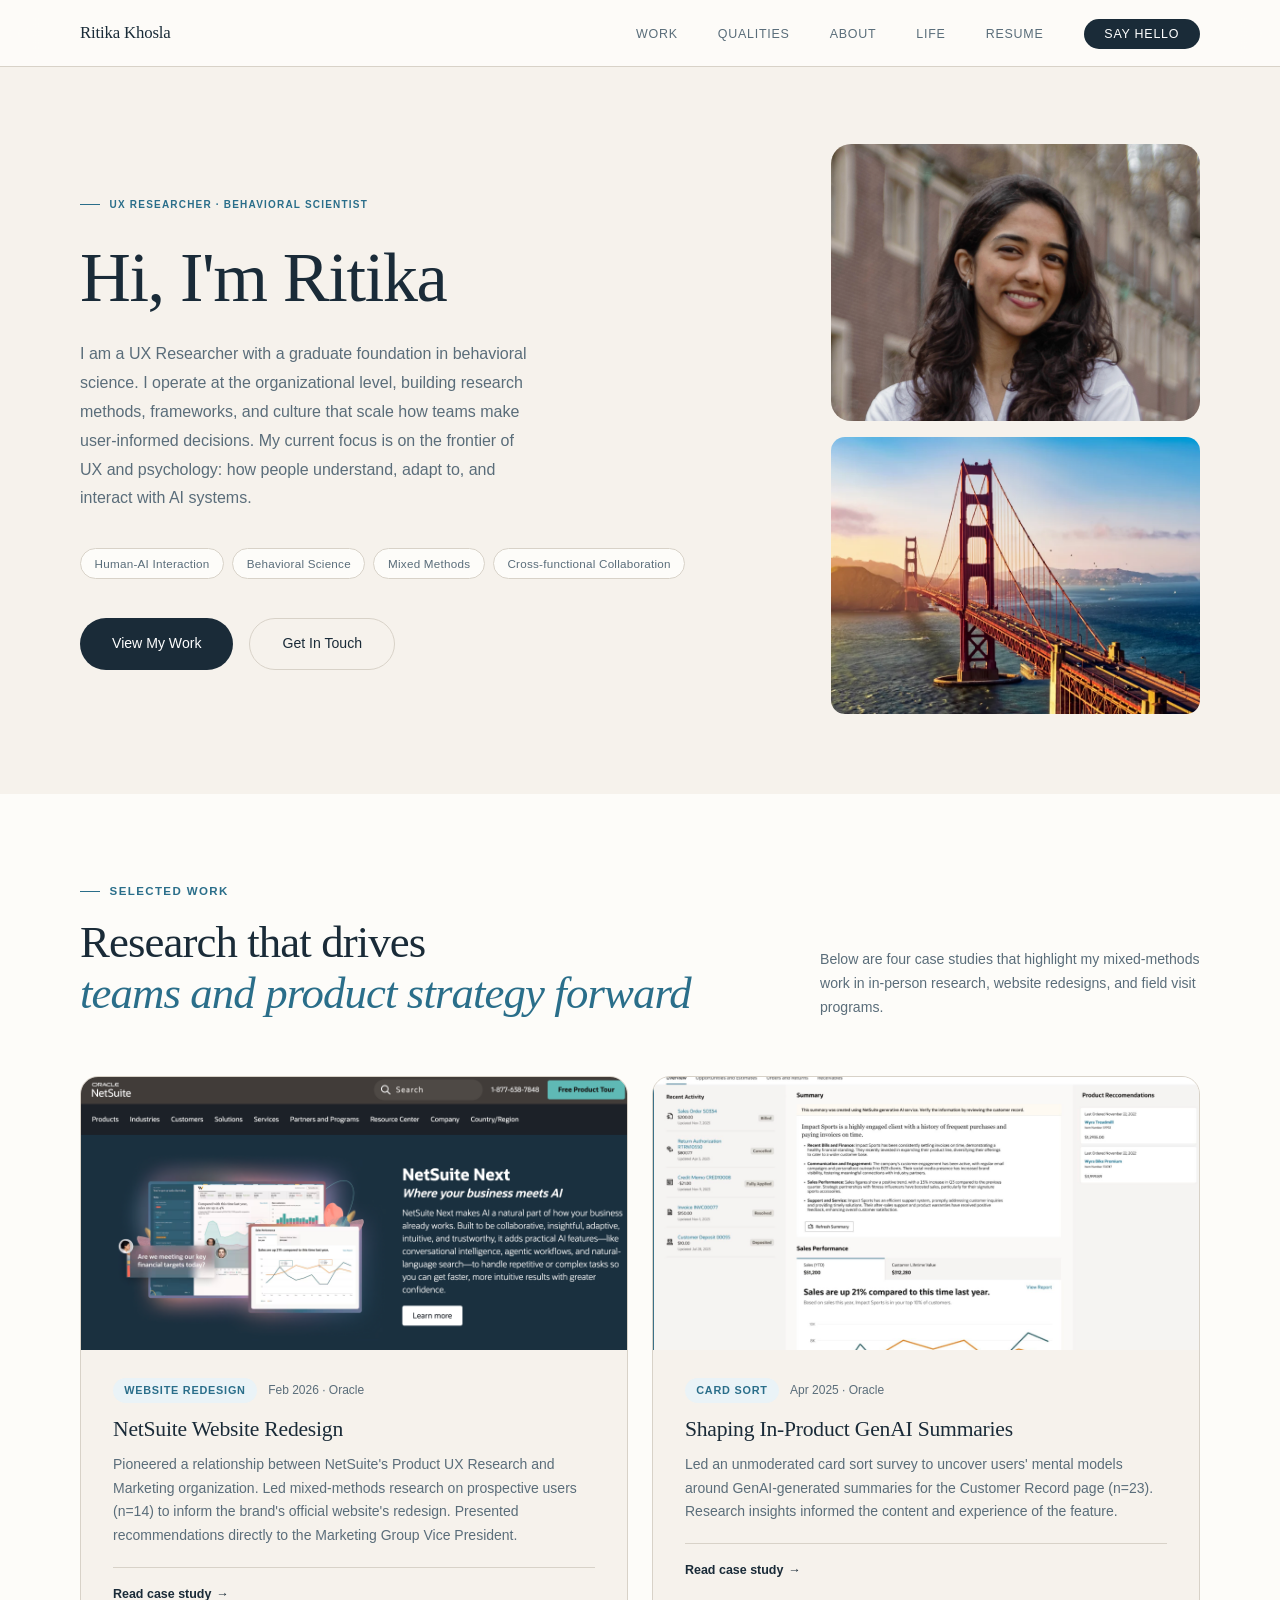
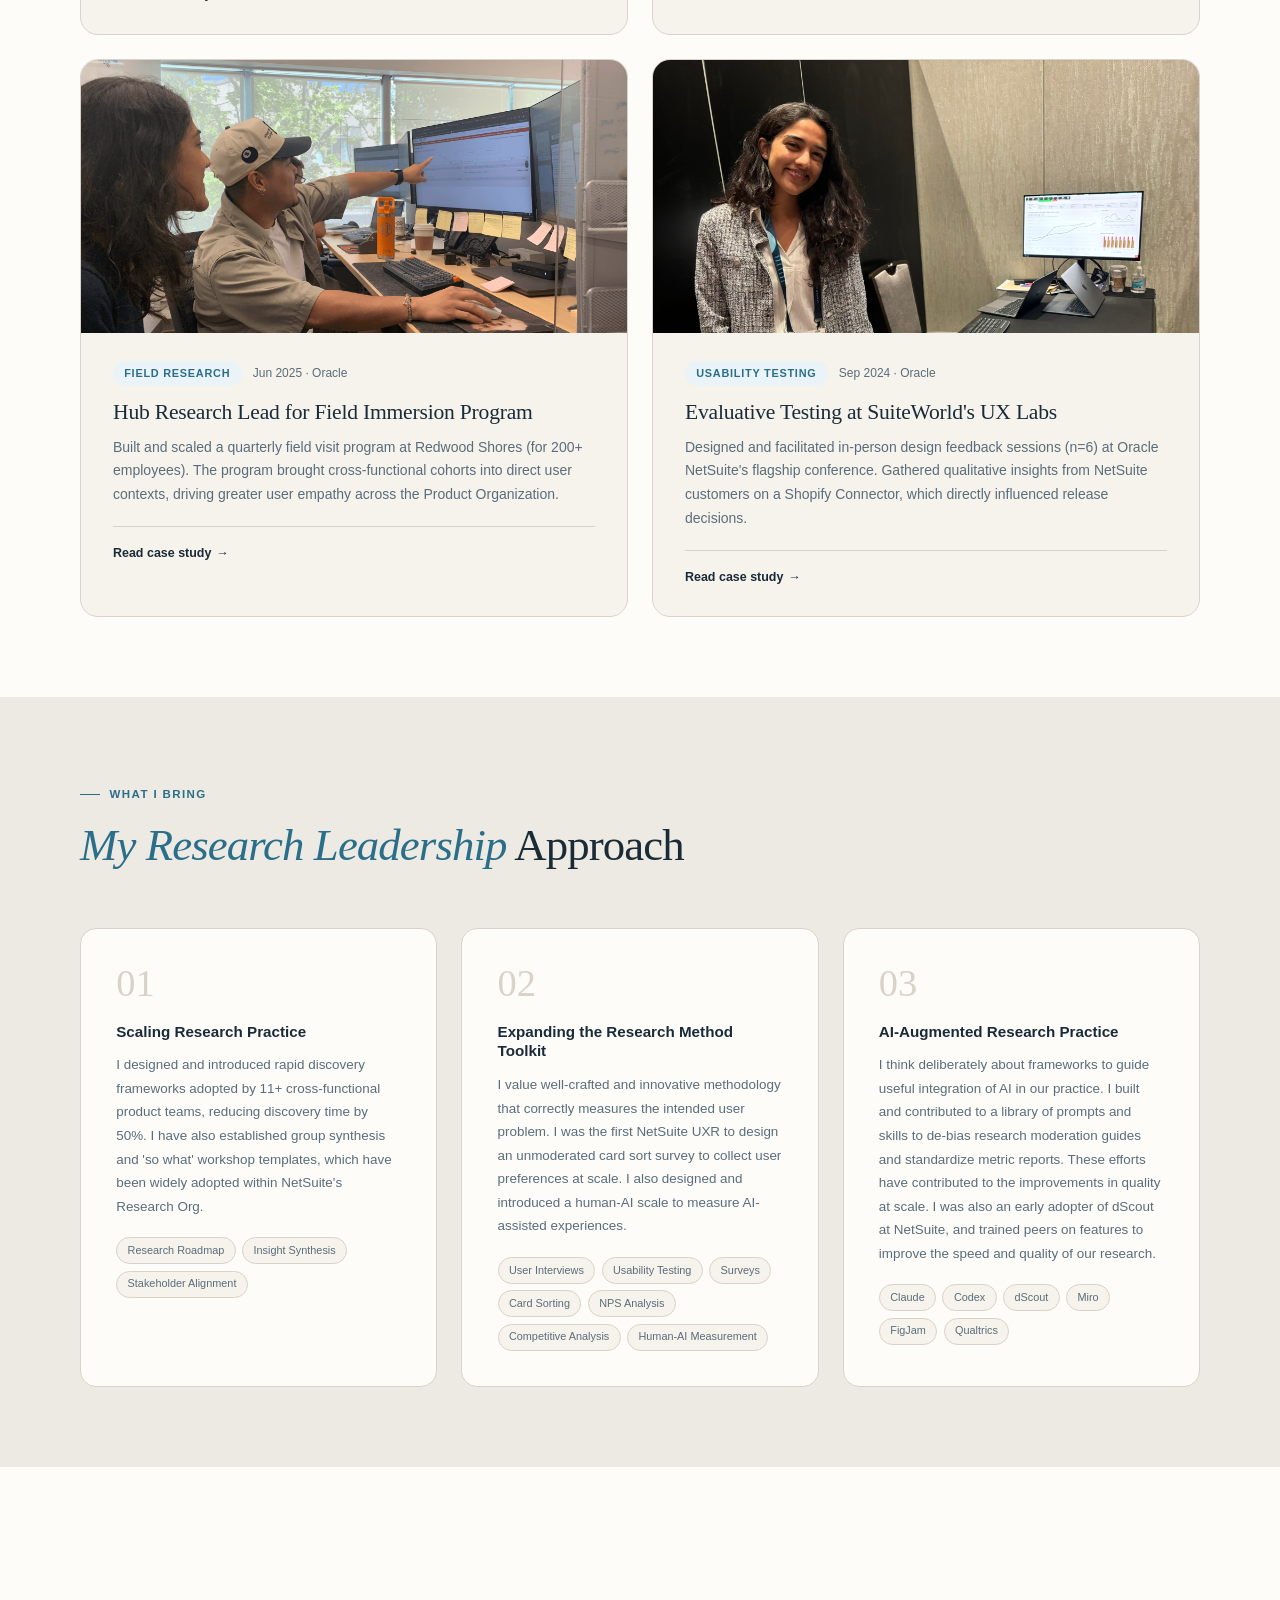
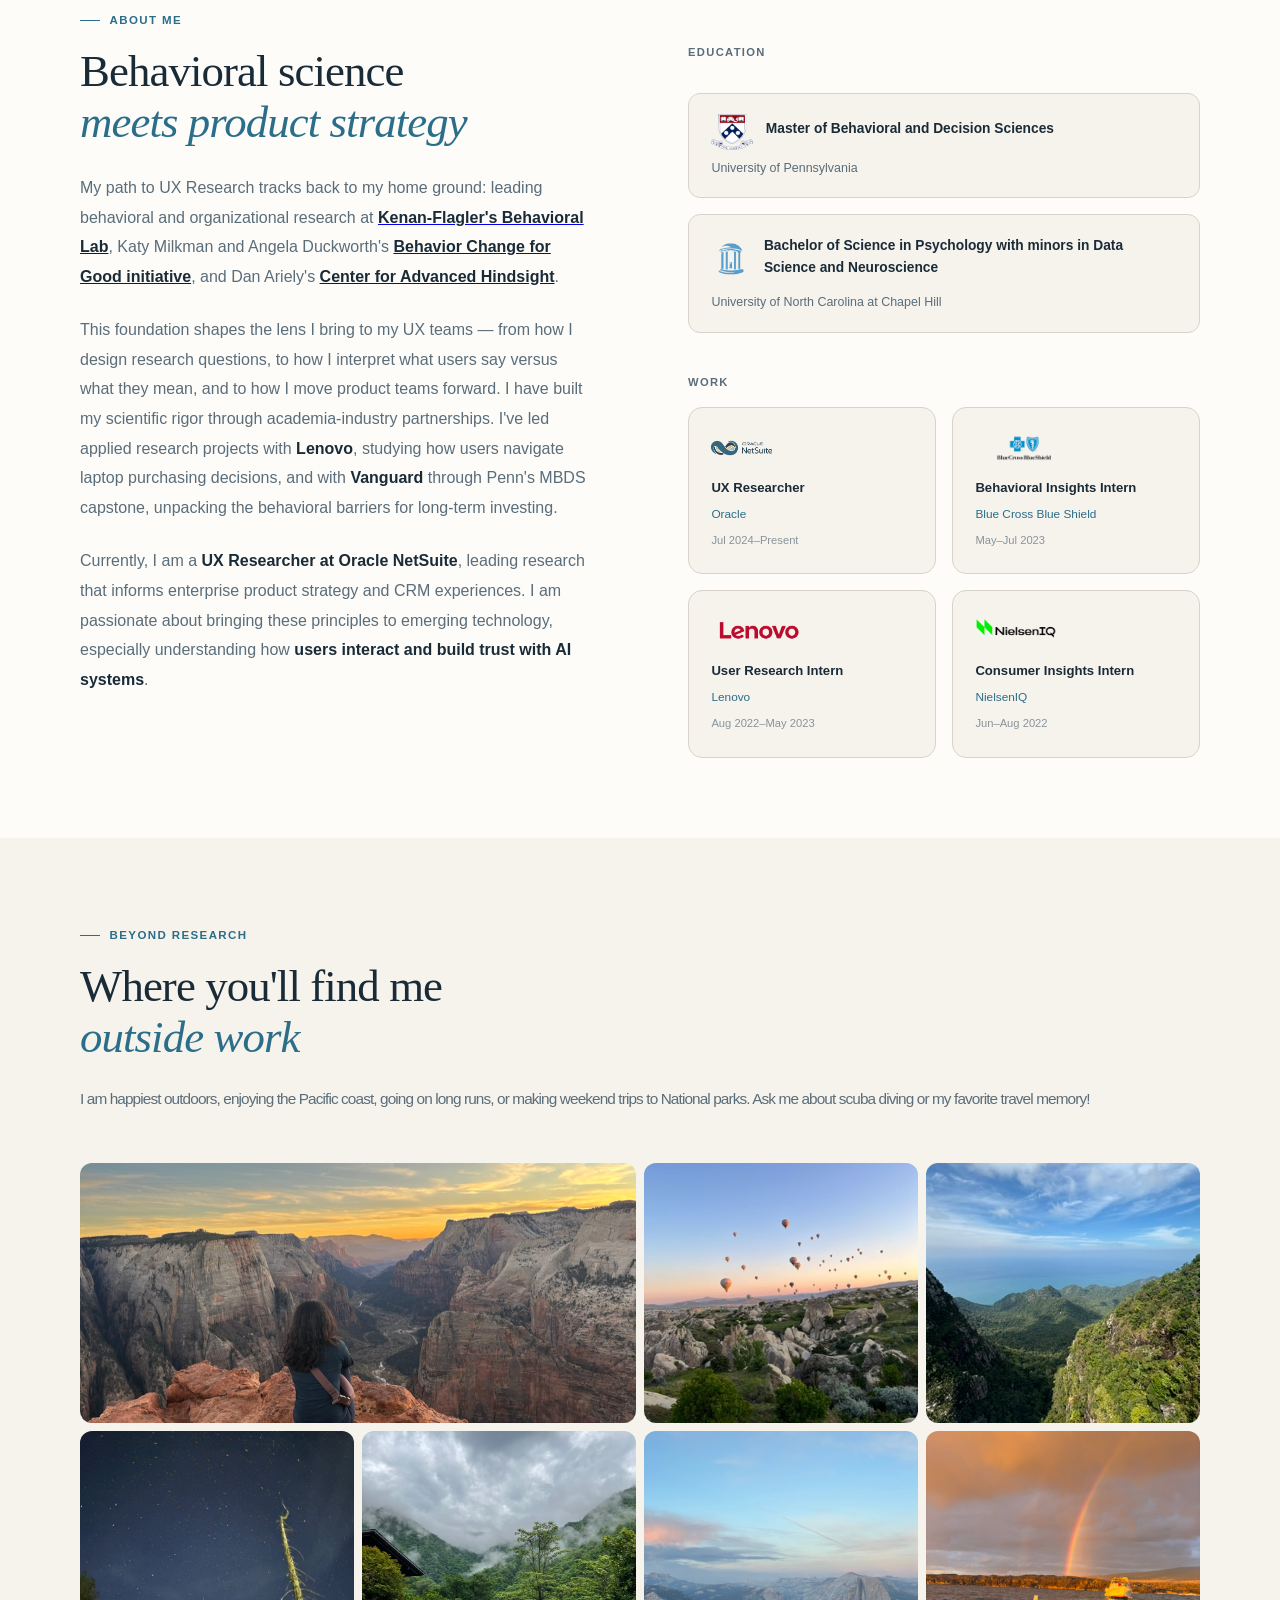
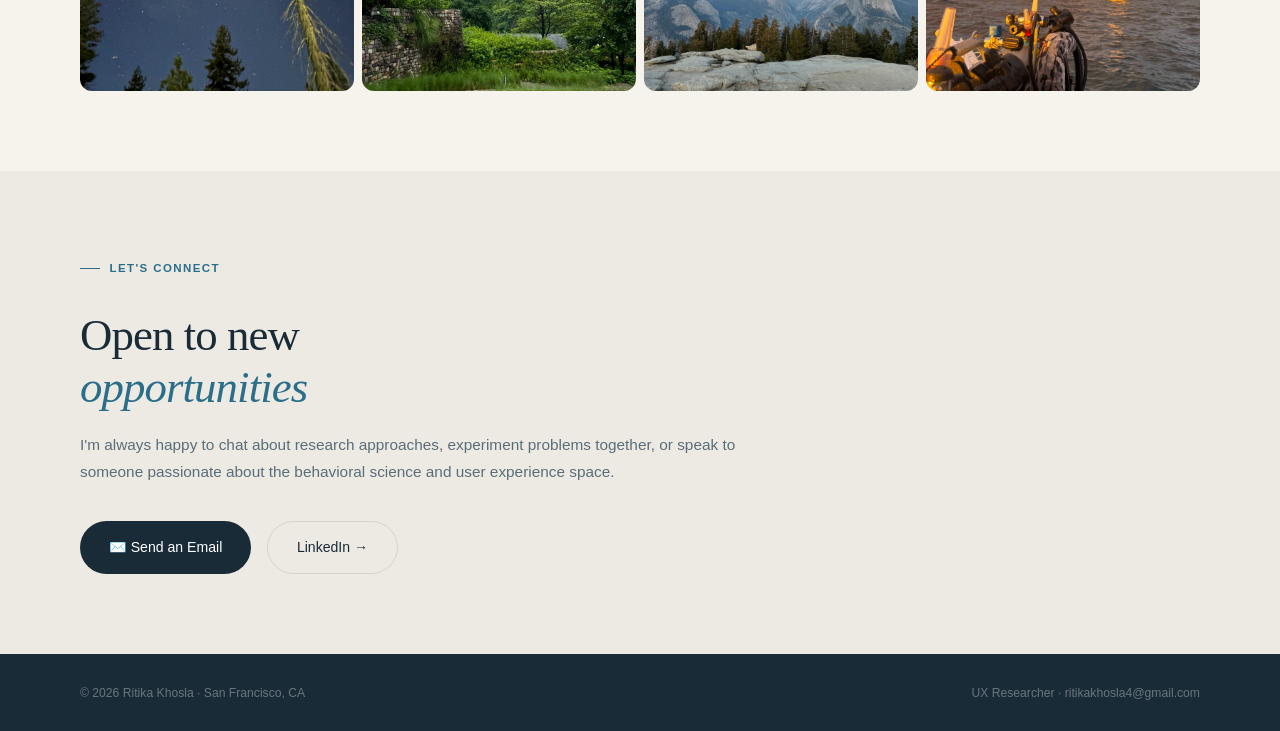
==== commit 77972c88: "Reorder case studies: NetSuite, GenAI, Field Immersion, SuiteWorld Co-Authored-By: Claude Sonnet 4.6" ====
--- a/index.html
+++ b/index.html
@@ -72,7 +72,61 @@
       <div class="case-grid">
  
         <!-- Case 1 - Featured -->
-        <div class="case-card reveal visible" onclick="openCase('suiteworld')">
+        <div class="case-card reveal visible" onclick="openCase('netsuite')">
+          <div class="case-img">
+            <img src="img/image_18.png" alt="NetSuite Website Redesign" loading="lazy">
+          </div>
+          <div class="case-body">
+            <div class="case-meta">
+              <span class="case-method">Website Redesign</span>
+              <span class="case-date">Feb 2026 · Oracle</span>
+            </div>
+            <h3>NetSuite Website Redesign</h3>
+            <p> Pioneered a relationship between NetSuite's Product UX Research and Marketing organization. Led mixed-methods research on prospective users (n=14) to inform the brand's official website's redesign. Presented recommendations directly to the Marketing Group Vice President.</p>
+            <div class="case-footer">
+              <span class="case-link">Read case study</span>
+            </div>
+          </div>
+        </div>
+
+        <!-- Case 2 -->
+        <div class="case-card reveal reveal-delay-1 visible" onclick="openCase('genai')">
+          <div class="case-img">
+            <img src="img/genai.png" alt="GenAI Summaries" loading="lazy">
+          </div>
+          <div class="case-body">
+            <div class="case-meta">
+              <span class="case-method">Card Sort</span>
+              <span class="case-date">Apr 2025 · Oracle</span>
+            </div>
+            <h3>Shaping In-Product GenAI Summaries</h3>
+            <p>Led an unmoderated card sort survey to uncover users' mental models around GenAI-generated summaries for the Customer Record page (n=23). Research insights informed the content and experience of the feature.</p>
+            <div class="case-footer">
+              <span class="case-link">Read case study</span>
+            </div>
+          </div>
+        </div>
+
+        <!-- Case 3 -->
+        <div class="case-card reveal reveal-delay-2 visible" onclick="openCase('democratization')">
+          <div class="case-img">
+            <img src="img/image_2.png" alt="Research Democratization" loading="lazy" onerror="this.parentElement.innerHTML='&lt;div class=\'case-img-bg\' style=\'background:linear-gradient(135deg,#E4E9DA,#C8CEBC)\'&gt;🤝&lt;/div&gt;'">
+          </div>
+          <div class="case-body">
+            <div class="case-meta">
+              <span class="case-method">Field Research</span>
+              <span class="case-date">Jun 2025 · Oracle</span>
+            </div>
+            <h3>Hub Research Lead for Field Immersion Program</h3>
+            <p>Built and scaled a quarterly field visit program at Redwood Shores (for 200+ employees). The program brought cross-functional cohorts into direct user contexts, driving greater user empathy across the Product Organization. </p>
+            <div class="case-footer">
+              <span class="case-link">Read case study</span>
+            </div>
+          </div>
+        </div>
+
+        <!-- Case 4 -->
+        <div class="case-card reveal reveal-delay-3 visible" onclick="openCase('suiteworld')">
           <div class="case-img">
             <img src="img/image_19.jpg" alt="UX Labs at SuiteWorld" loading="lazy" style="object-position: top;">
           </div>
@@ -83,60 +137,6 @@
             </div>
             <h3>Evaluative Testing at SuiteWorld's UX Labs</h3>
             <p>Designed and facilitated in-person design feedback sessions (n=6) at Oracle NetSuite's flagship conference. Gathered qualitative insights from NetSuite customers on a Shopify Connector, which directly influenced release decisions.</p>
-            <div class="case-footer">
-              <span class="case-link">Read case study</span>
-            </div>
-          </div>
-        </div>
- 
-        <!-- Case 2 -->
-        <div class="case-card reveal reveal-delay-1 visible" onclick="openCase('genai')">
-          <div class="case-img">
-            <img src="img/genai.png" alt="GenAI Summaries" loading="lazy">
-          </div>
-          <div class="case-body">
-            <div class="case-meta">
-              <span class="case-method">Card Sort</span>
-              <span class="case-date">Apr 2025 · Oracle</span>
-            </div>
-            <h3>Shaping In-Product GenAI Summaries</h3>
-            <p>Led an unmoderated card sort survey to uncover users' mental models around GenAI-generated summaries for the Customer Record page (n=23). Research insights informed the content and experience of the feature.</p>
-            <div class="case-footer">
-              <span class="case-link">Read case study</span>
-            </div>
-          </div>
-        </div>
- 
-        <!-- Case 3 -->
-        <div class="case-card reveal reveal-delay-2 visible" onclick="openCase('democratization')">
-          <div class="case-img">
-            <img src="img/image_2.png" alt="Research Democratization" loading="lazy" onerror="this.parentElement.innerHTML='&lt;div class=\'case-img-bg\' style=\'background:linear-gradient(135deg,#E4E9DA,#C8CEBC)\'&gt;🤝&lt;/div&gt;'">
-          </div>
-          <div class="case-body">
-            <div class="case-meta">
-              <span class="case-method">Field Research</span>
-              <span class="case-date">Jun 2025 · Oracle</span>
-            </div>
-            <h3>Hub Research Lead for Field Immersion Program</h3>
-            <p>Built and scaled a quarterly field visit program at Redwood Shores (for 200+ employees). The program brought cross-functional cohorts into direct user contexts, driving greater user empathy across the Product Organization. </p>
-            <div class="case-footer">
-              <span class="case-link">Read case study</span>
-            </div>
-          </div>
-        </div>
- 
-        <!-- Case 4 — NetSuite -->
-        <div class="case-card reveal reveal-delay-3 visible" onclick="openCase('netsuite')">
-          <div class="case-img">
-            <img src="img/image_18.png" alt="NetSuite Website Redesign" loading="lazy">
-          </div>
-          <div class="case-body">
-            <div class="case-meta">
-              <span class="case-method">Website Redesign</span>
-              <span class="case-date">Feb 2026 · Oracle</span>
-            </div>
-            <h3>NetSuite Website Redesign</h3>
-            <p> Pioneered a relationship between NetSuite's Product UX Research and Marketing organization. Led mixed-methods research on prospective users (n=14) to inform the brand's official website's redesign. Presented recommendations directly to the Marketing Group Vice President.</p>
             <div class="case-footer">
               <span class="case-link">Read case study</span>
             </div>
@@ -473,6 +473,7 @@
         <h3>9 questions. 25 participants. Designed for statistical signal.</h3>
         <p>The survey comprised 9 questions across three areas: Customer Record usage and pain points, firmographic context, and the GenAI summary itself. I designed screening questions to help Research Ops target the right participants — NetSuite customers whose daily responsibilities tied to sales and who interacted with the Customer Record page daily or weekly.</p>
         <p>Before launch, I ran a moderated pilot with two internal SMEs to catch interpretation issues — resulting in 1–2 wording improvements that ensured consistent understanding across respondents.</p>
+        <img src="img/ai_summary.png" alt="Card sort survey interface for GenAI customer summary" style="width:100%;border-radius:12px;margin-top:1.5rem;margin-bottom:1.5rem;">
         <div class="cs-finding-grid">
           <div class="cs-finding">
             <div class="cs-finding-num">01</div>
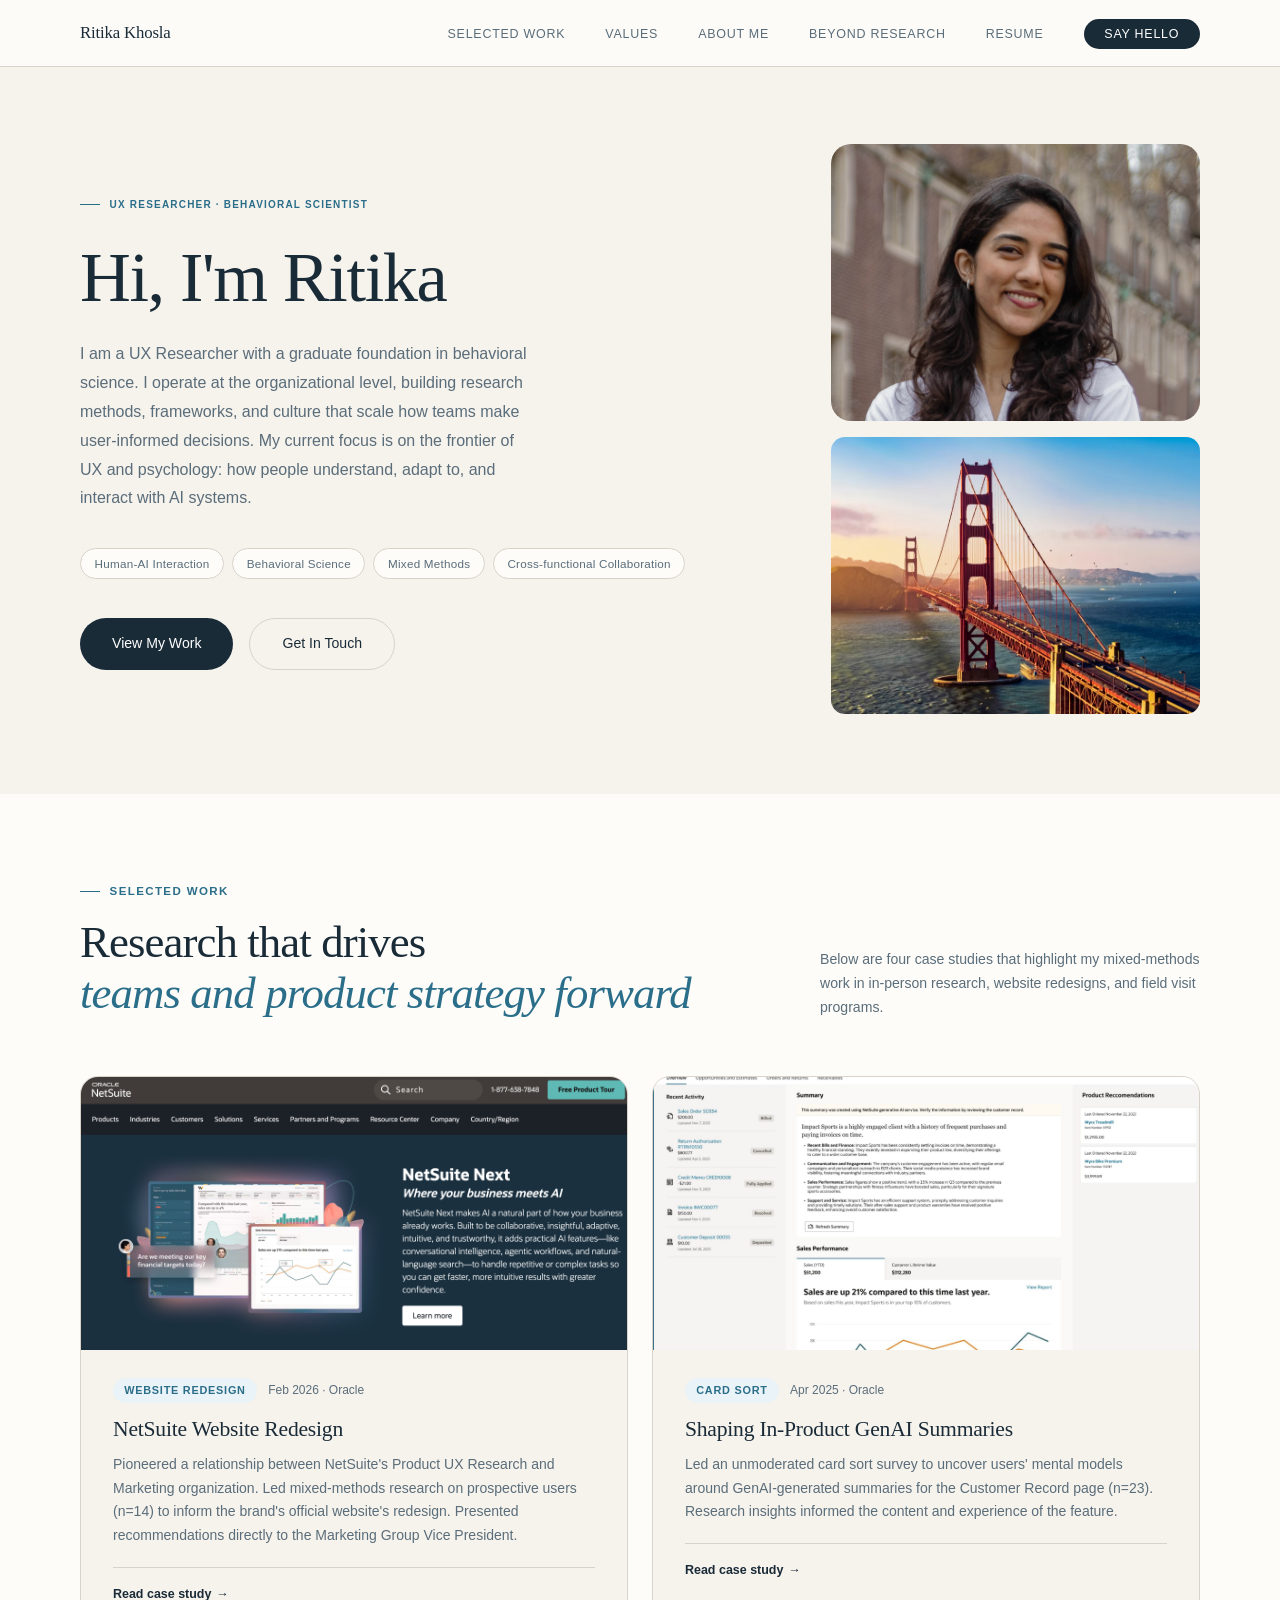
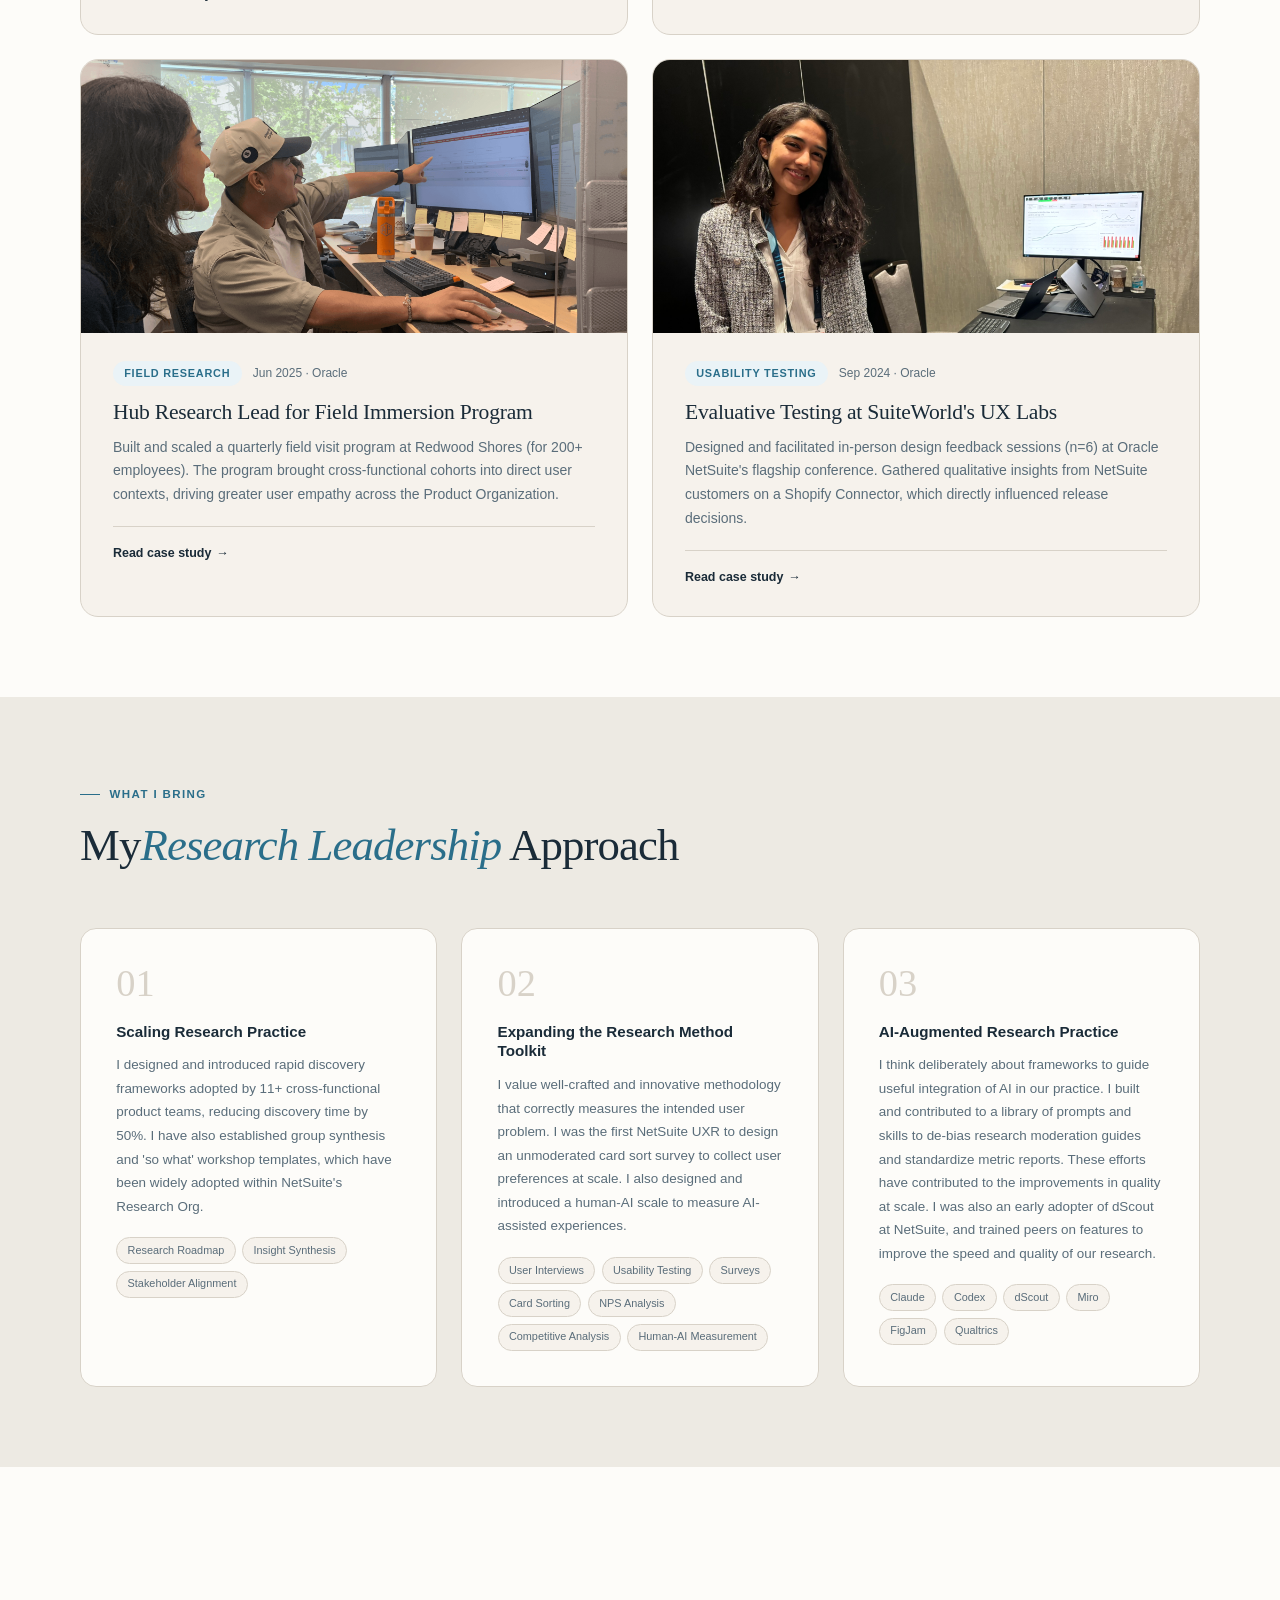
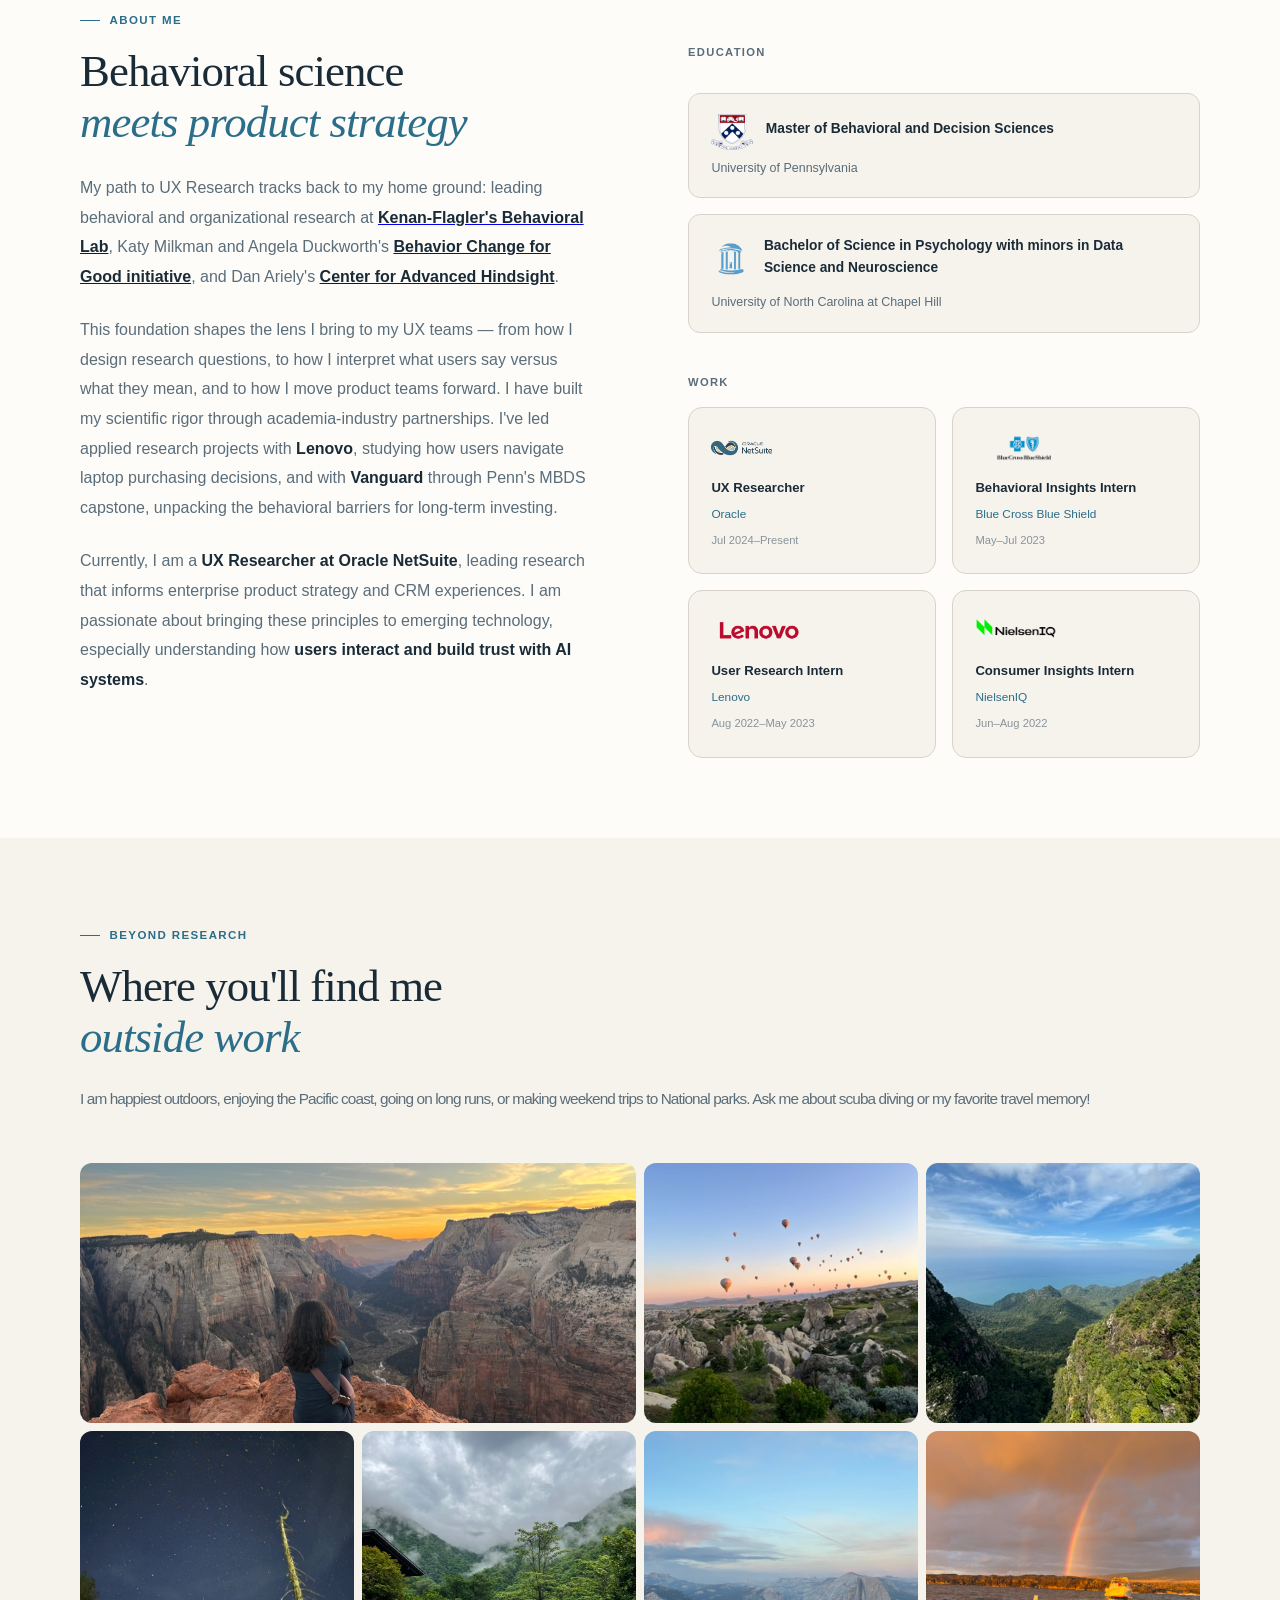
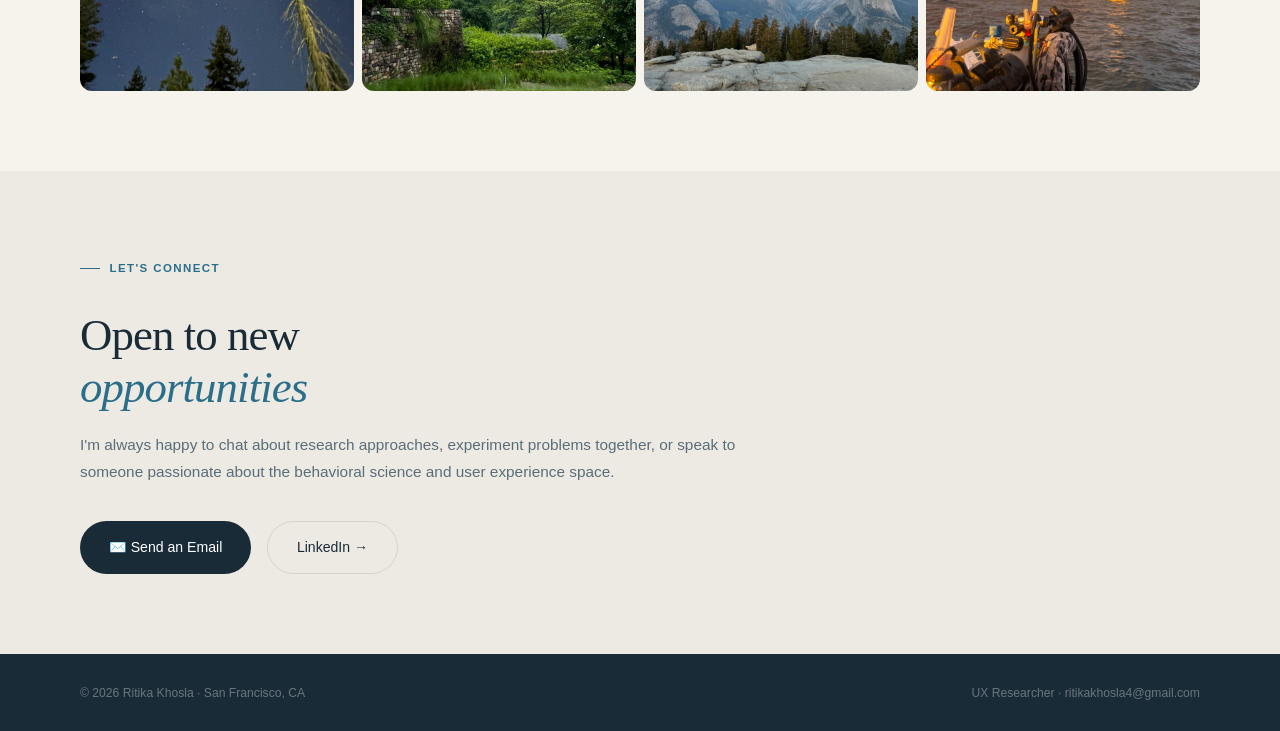
==== commit d39617cb: "Update index.html" ====
--- a/index.html
+++ b/index.html
@@ -16,10 +16,10 @@
   <nav>
     <span class="nav-name" onclick="goHome()" style="font-family: 'Playfair Display';">Ritika Khosla</span>
     <ul class="nav-links">
-      <li><a onclick="navTo('#work')">Work</a></li>
-      <li><a onclick="navTo('#methods')">Qualities</a></li>
-      <li><a onclick="navTo('#about')">About</a></li>
-      <li><a onclick="navTo('#fun')">Life</a></li>
+      <li><a onclick="navTo('#work')">Selected Work</a></li>
+      <li><a onclick="navTo('#methods')">Values</a></li>
+      <li><a onclick="navTo('#about')">About Me</a></li>
+      <li><a onclick="navTo('#fun')">Beyond Research</a></li>
       <li><a href="Khosla_Resume.pdf" target="_blank">Resume</a></li>
       <li><a onclick="navTo('#contact')" class="nav-cta">Say Hello</a></li>
     </ul>
@@ -150,7 +150,7 @@
     <section class="methods" id="methods">
       <div class="reveal">
         <div class="section-tag"><span></span> What I Bring</div>
-        <h2><em>My Research Leadership</em> Approach</h2>
+        <h2>My<em>Research Leadership</em> Approach</h2>
       </div>
       <div class="methods-grid">
         <div class="method-card reveal reveal-delay-1">
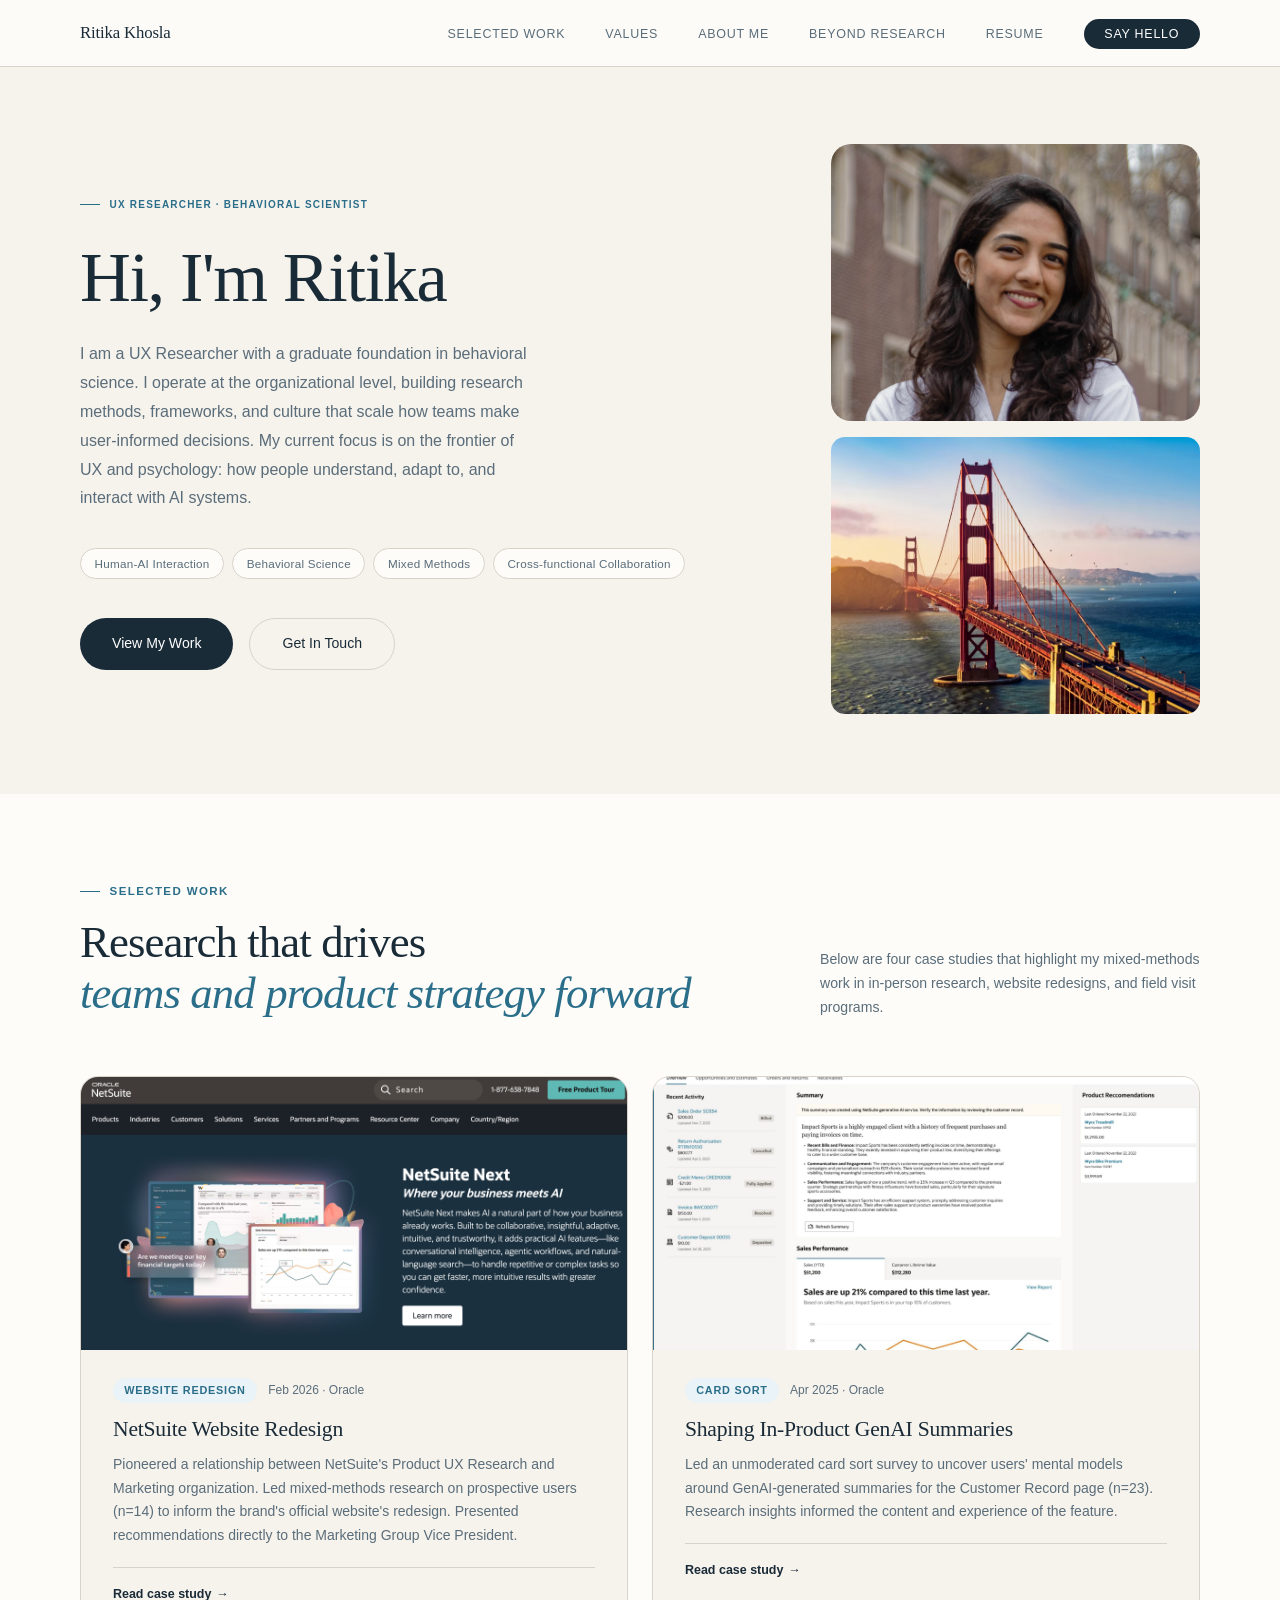
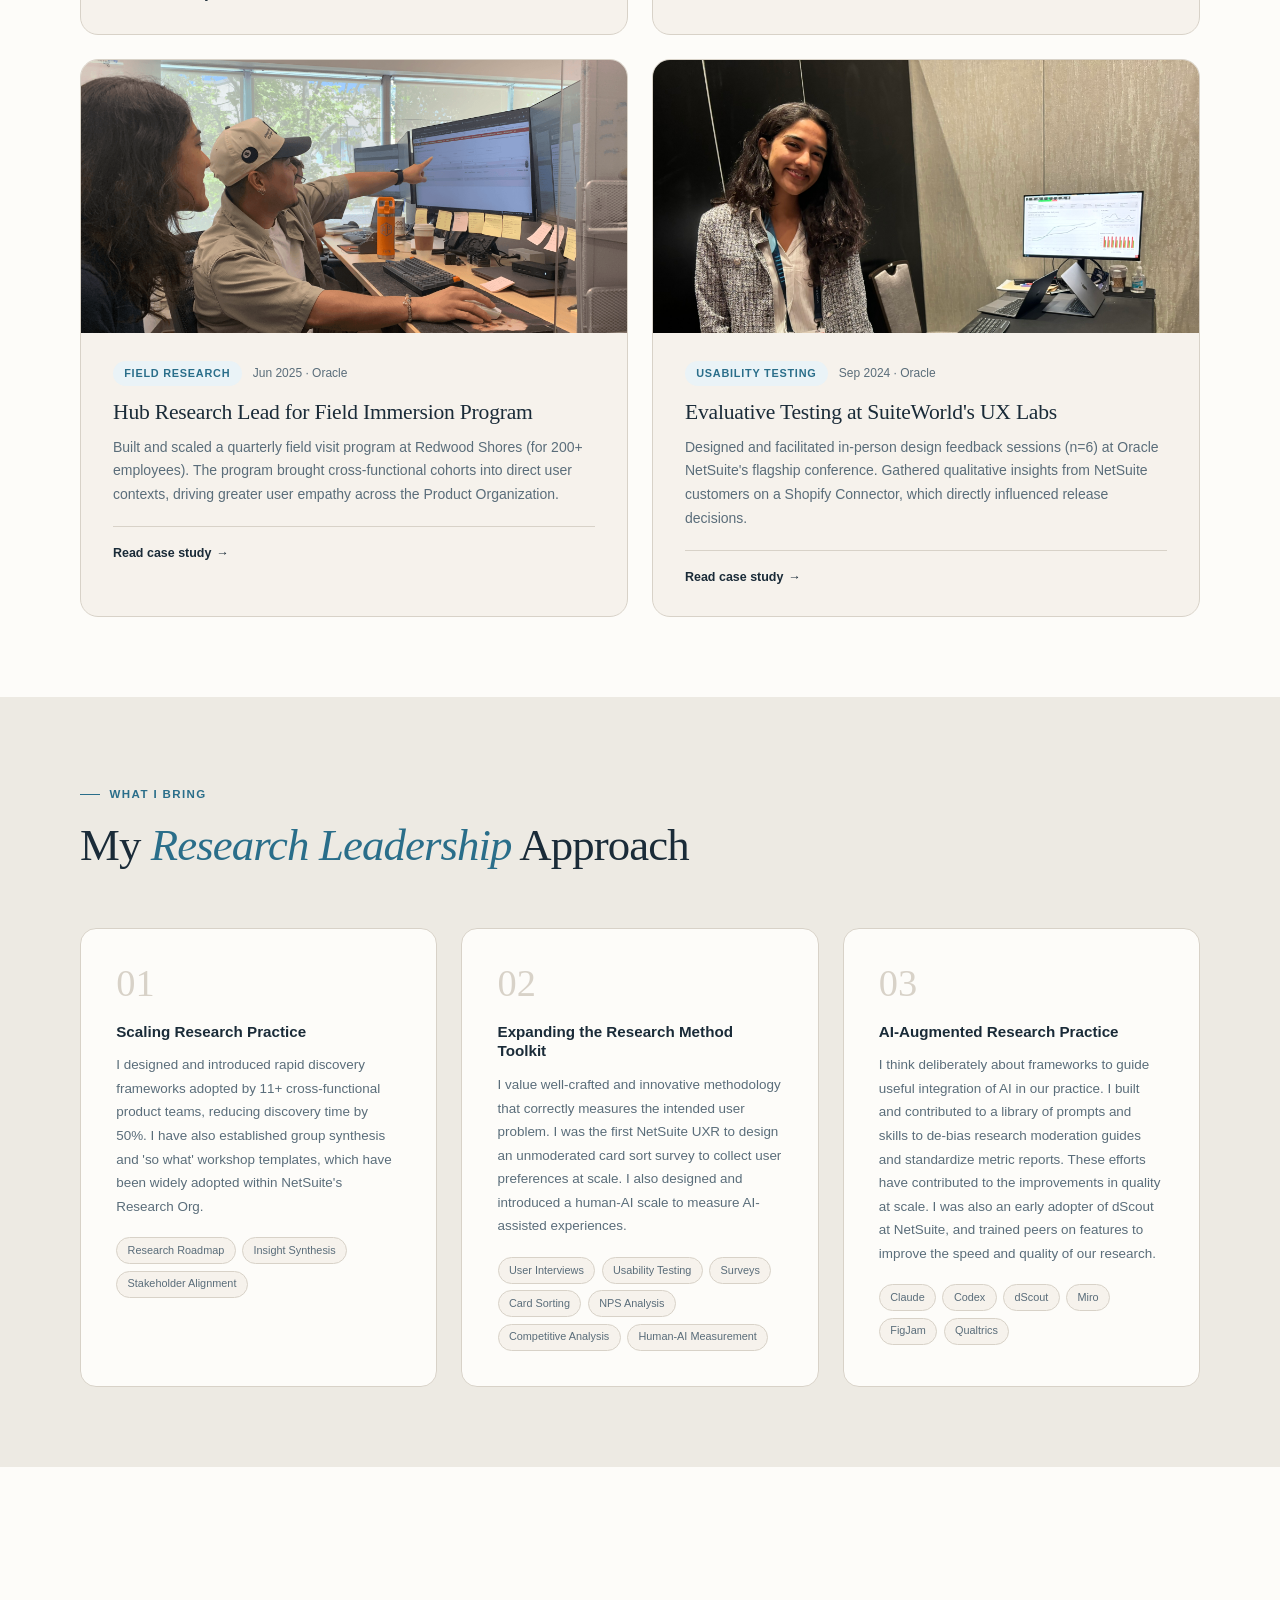
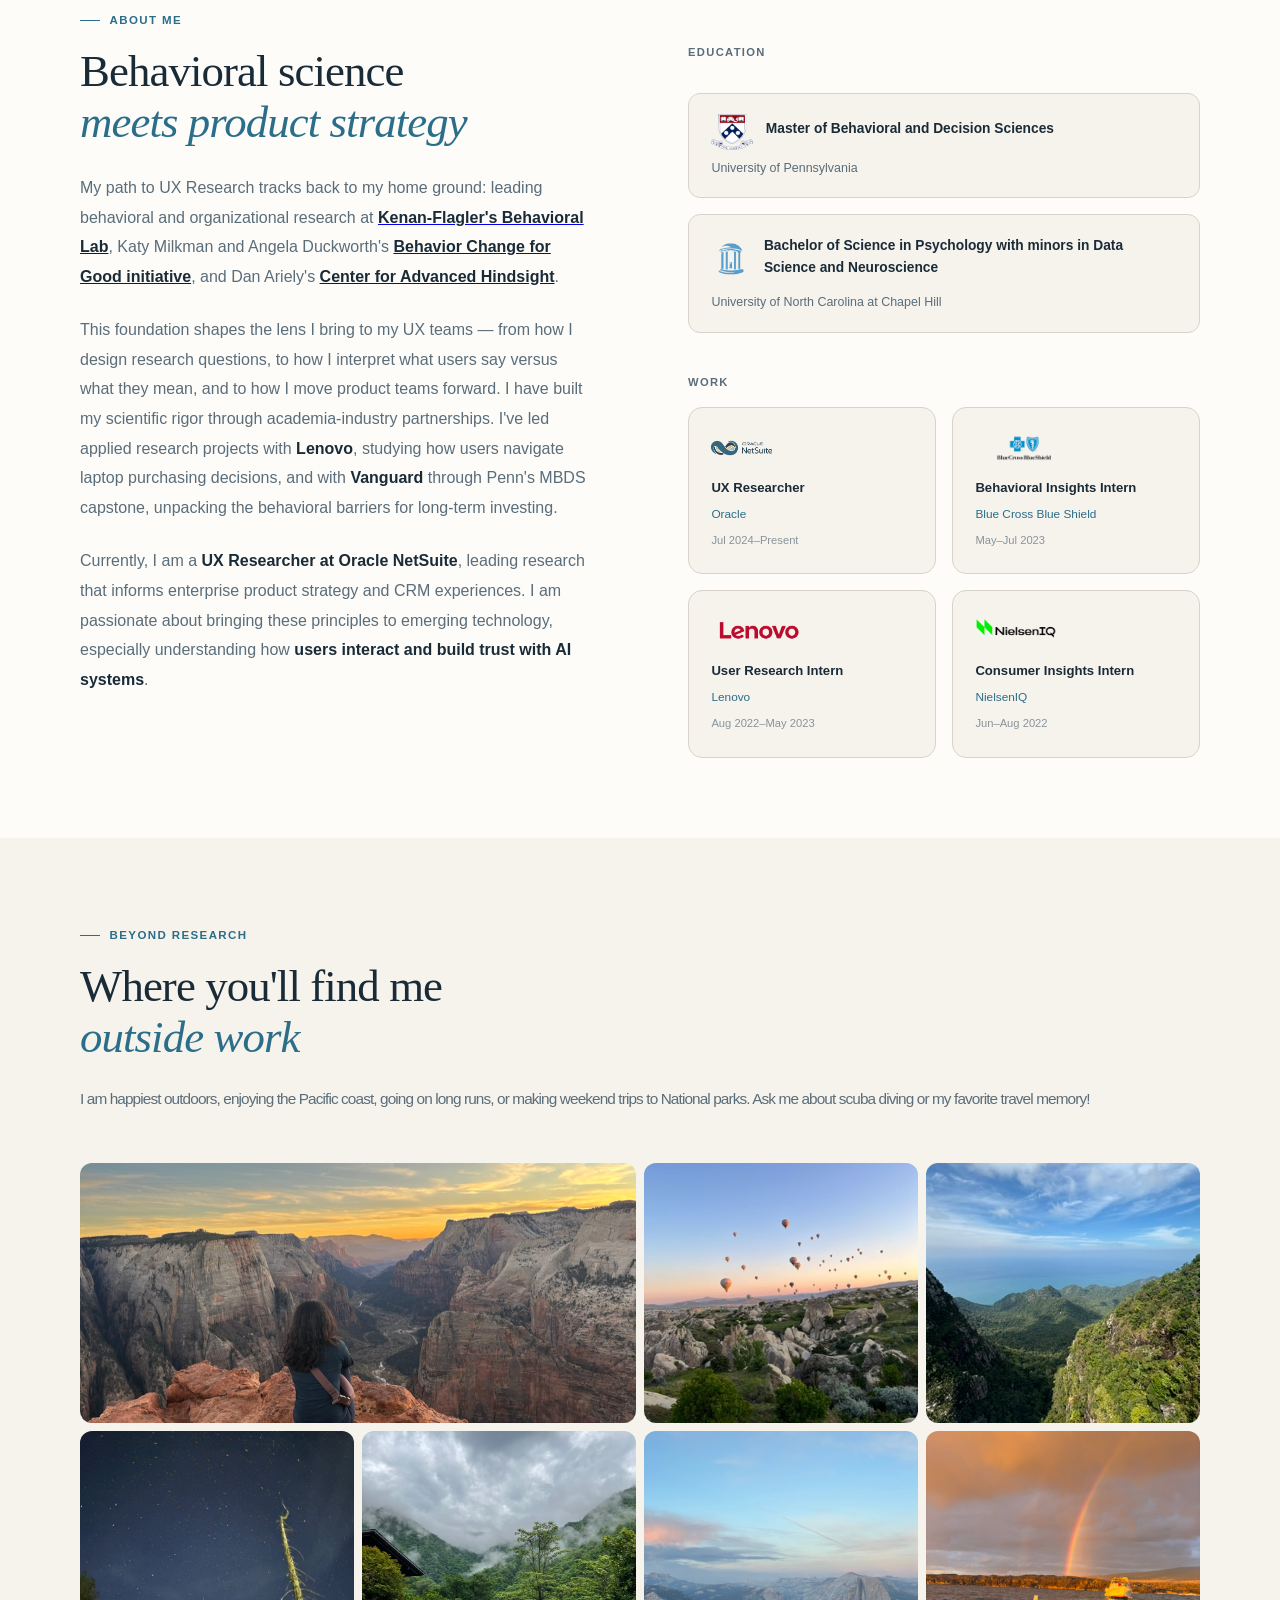
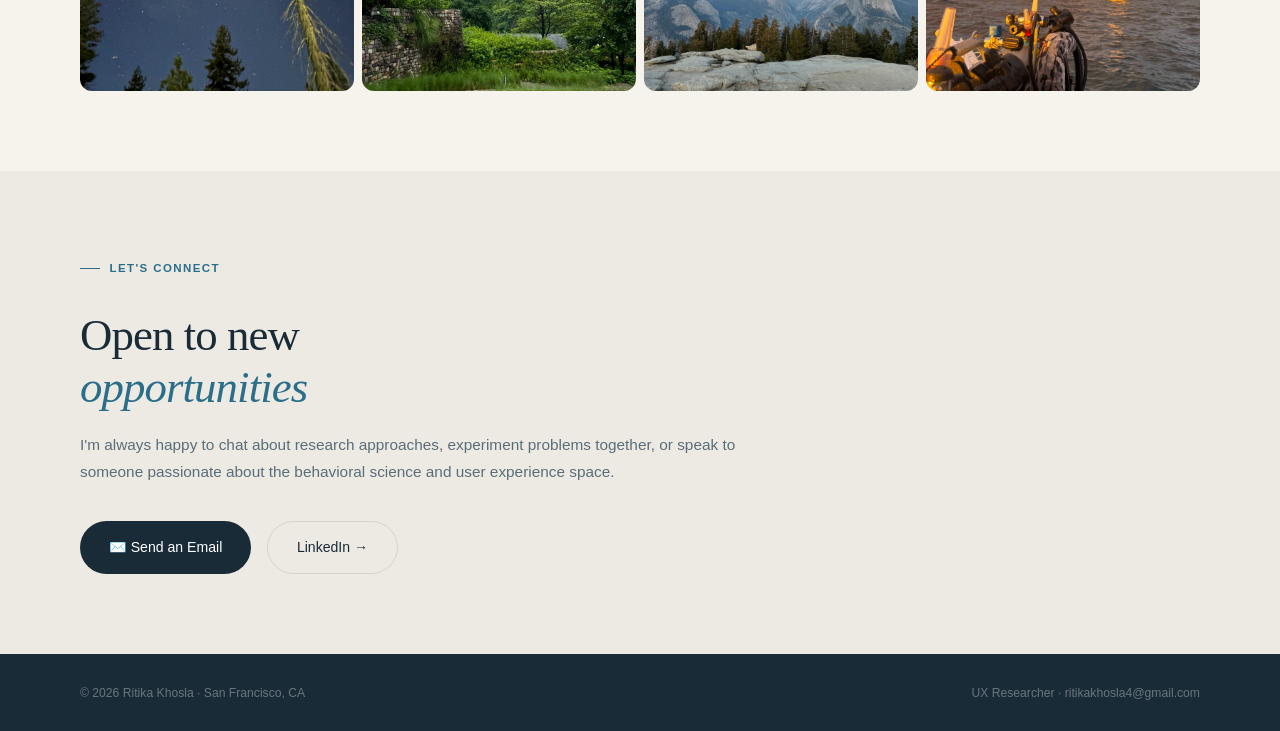
==== commit 16b17d5e: "Update index.html" ====
--- a/index.html
+++ b/index.html
@@ -150,7 +150,7 @@
     <section class="methods" id="methods">
       <div class="reveal">
         <div class="section-tag"><span></span> What I Bring</div>
-        <h2>My<em>Research Leadership</em> Approach</h2>
+        <h2>My <em>Research Leadership</em> Approach</h2>
       </div>
       <div class="methods-grid">
         <div class="method-card reveal reveal-delay-1">
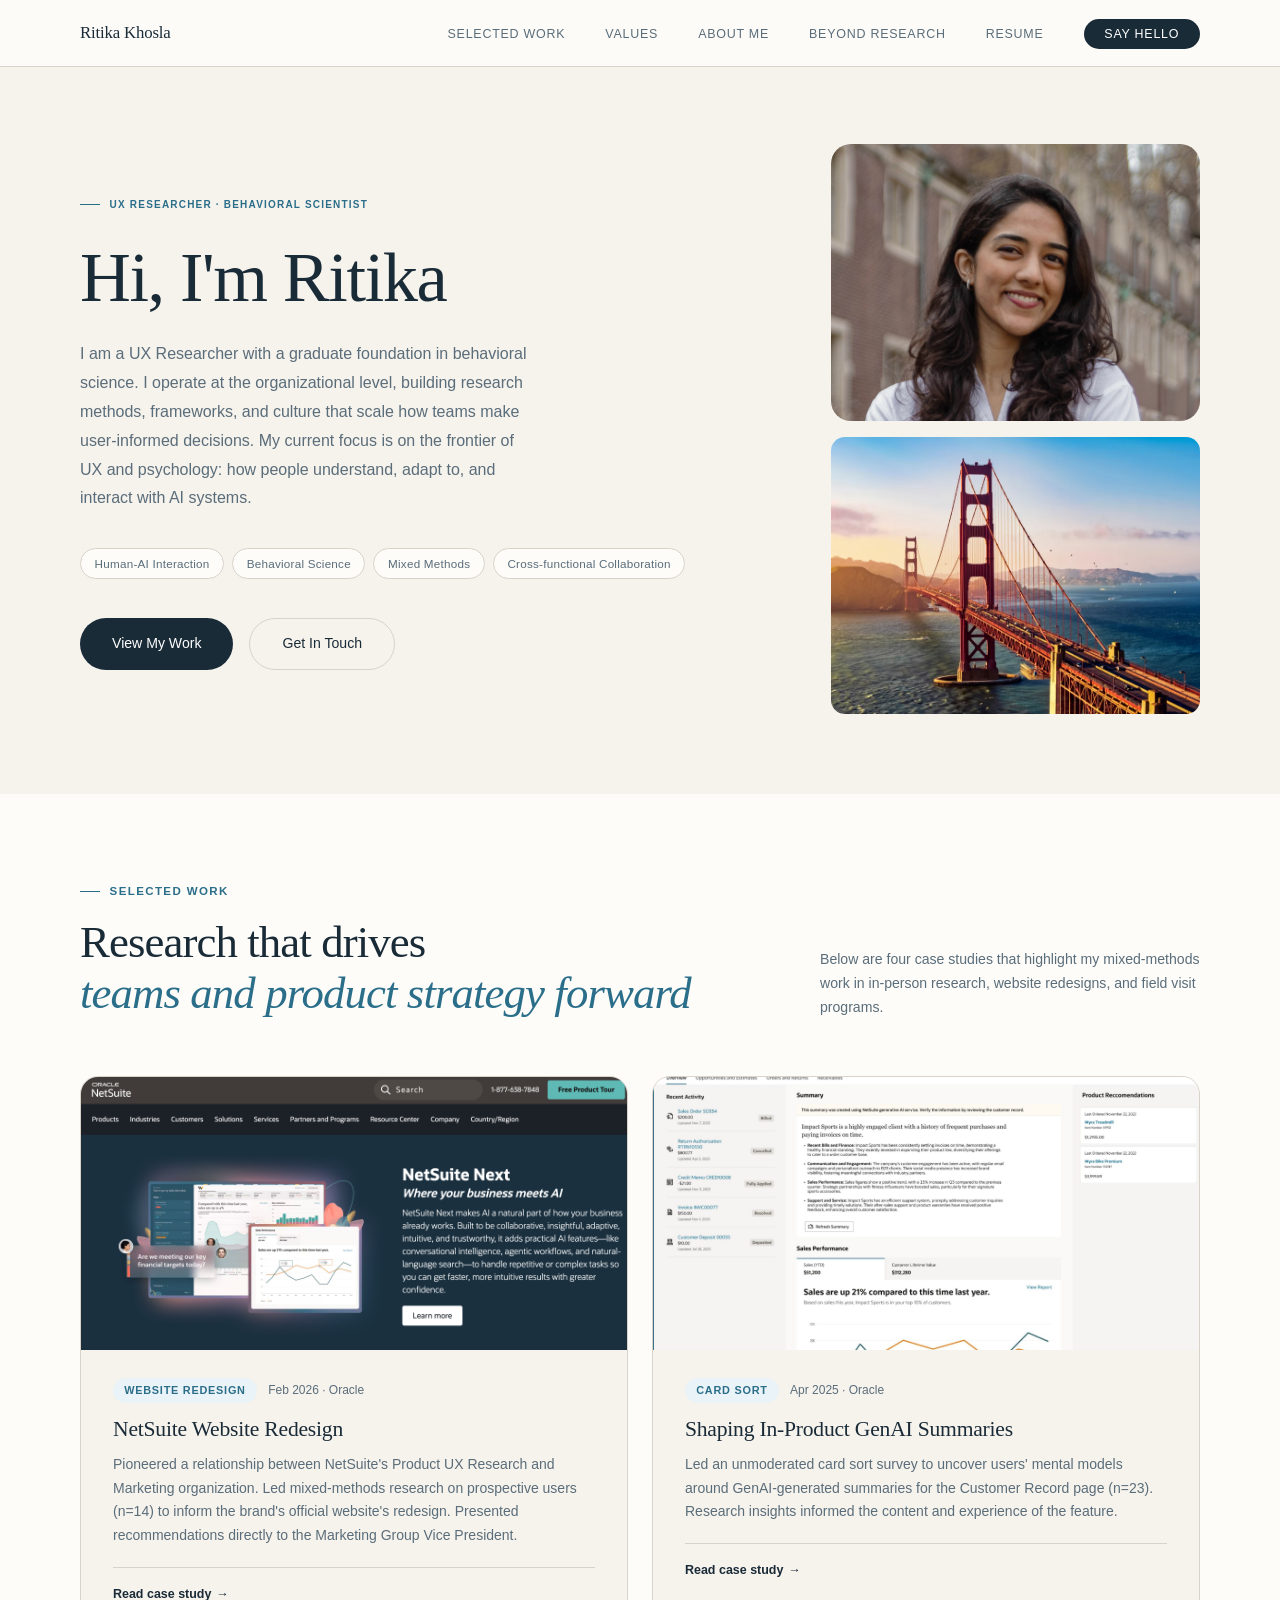
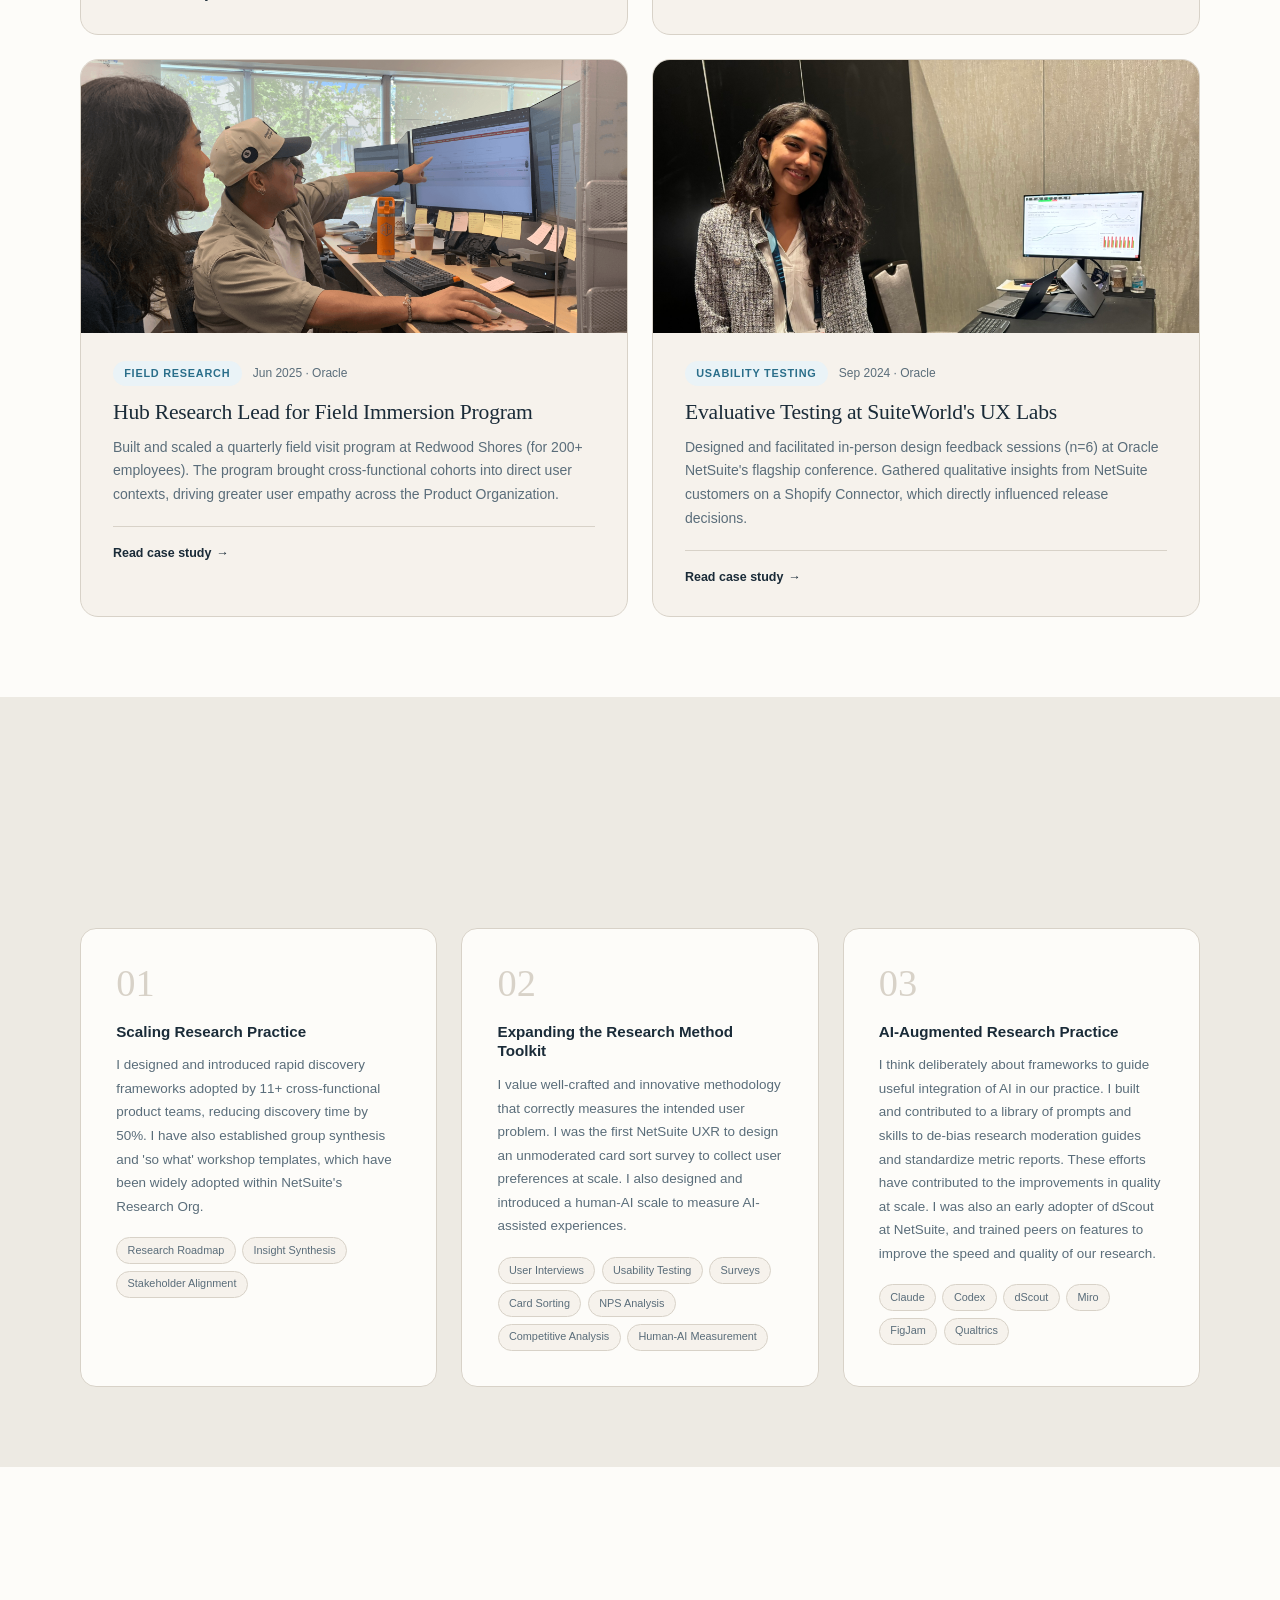
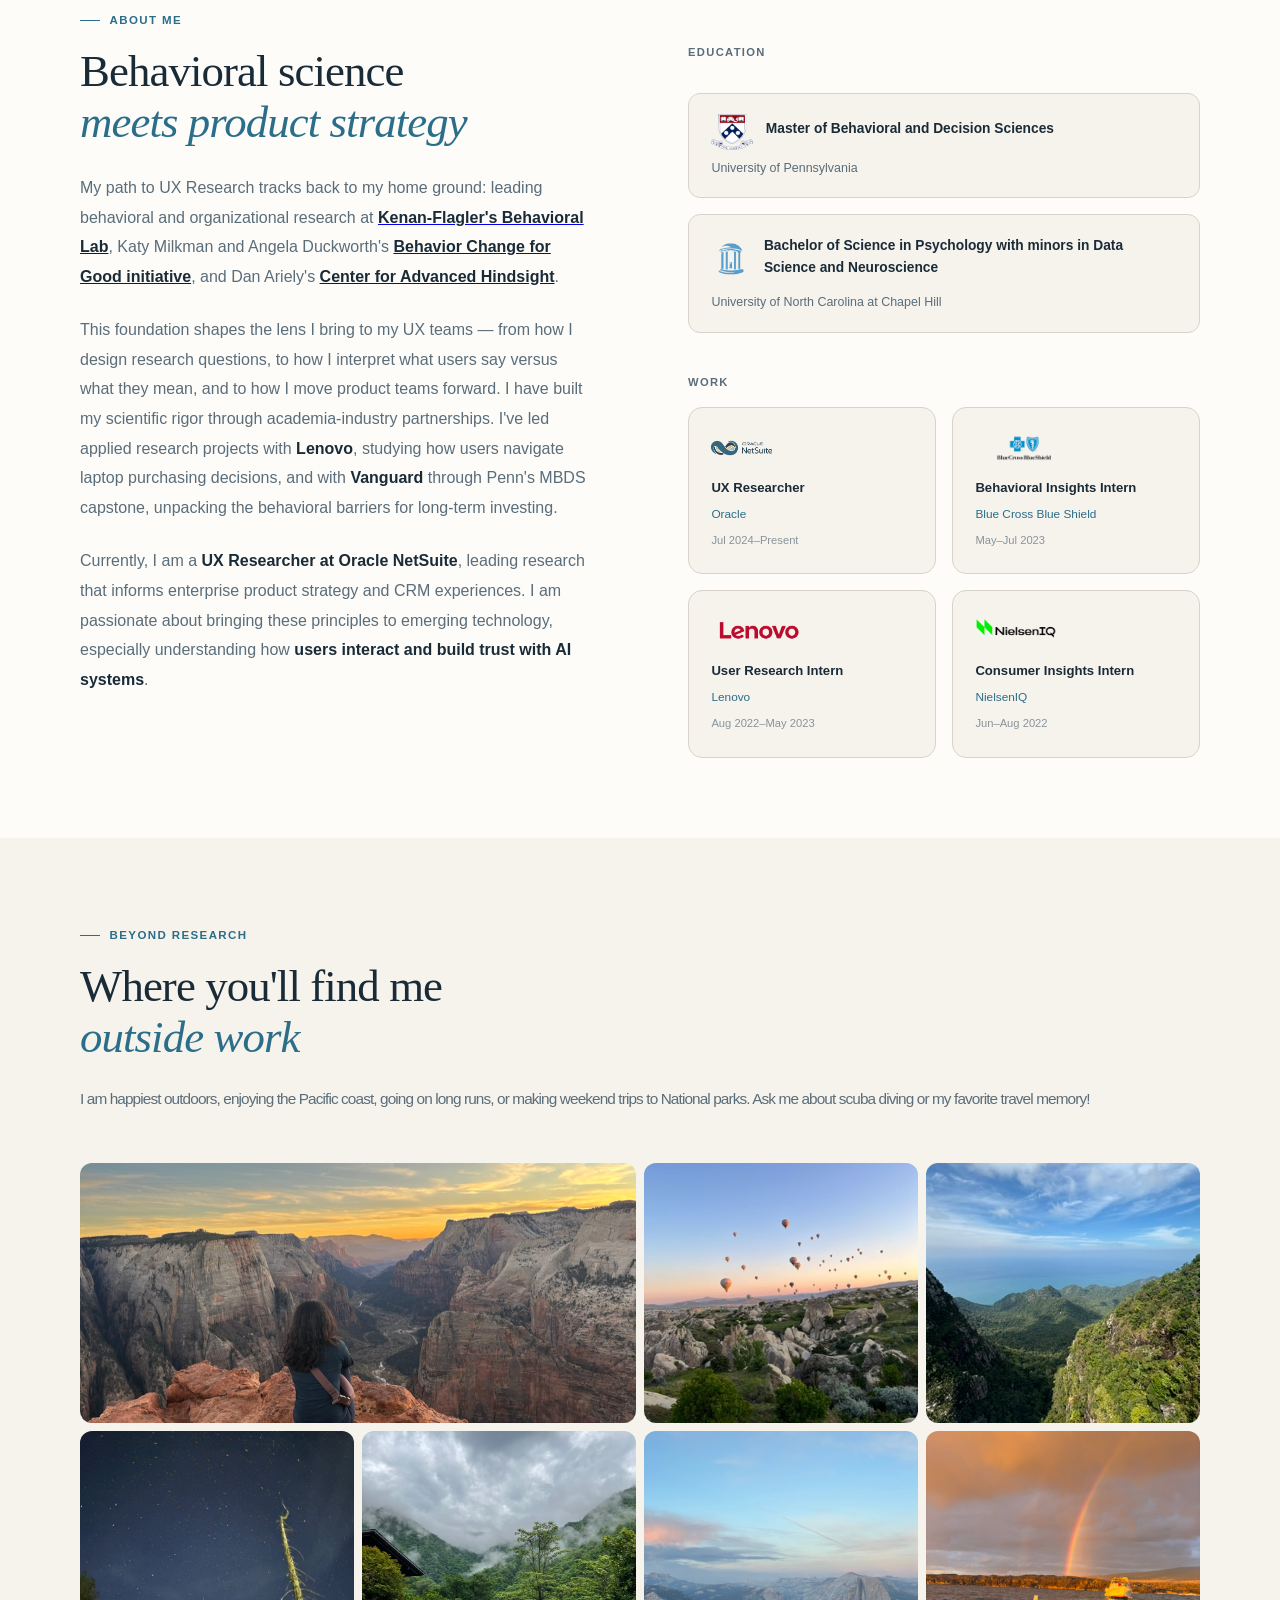
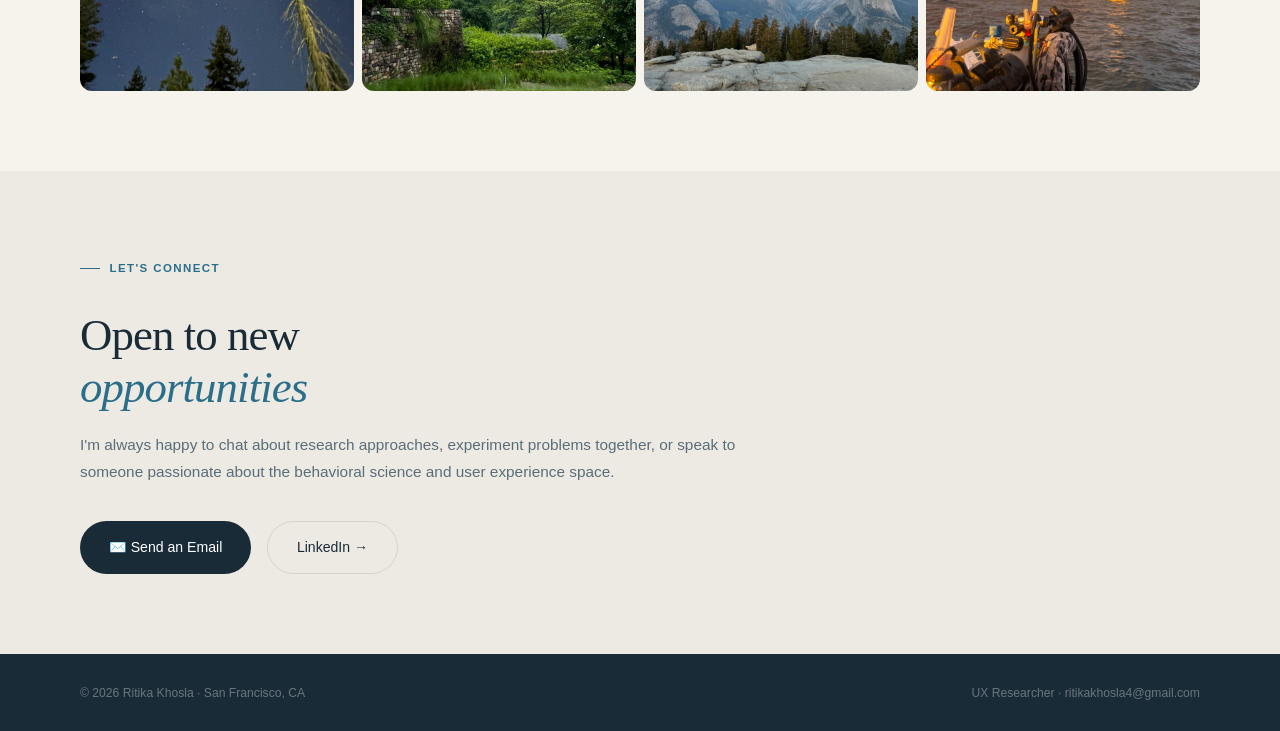
==== commit 8e27cefa: "Fix case study next/prev navigation to match new order Co-Authored-By: Claude Sonnet 4.6 <noreply@an" ====
--- a/index.html
+++ b/index.html
@@ -426,8 +426,8 @@
       </div>
     </div>
     <div class="cs-nav-footer">
-      <button class="cs-nav-btn" onclick="goHome()">← All Projects</button>
-      <button class="cs-nav-btn next" onclick="openCase('genai')">Next: GenAI Summaries →</button>
+      <button class="cs-nav-btn" onclick="openCase('democratization')">← Hub Research Lead for Field Immersion</button>
+      <button class="cs-nav-btn next" onclick="openCase('netsuite')">Back to first project →</button>
     </div>
   </div>
  
@@ -545,8 +545,8 @@
       </div>
     </div>
     <div class="cs-nav-footer">
-      <button class="cs-nav-btn" onclick="openCase('suiteworld')">← UX Labs at SuiteWorld</button>
-      <button class="cs-nav-btn next" onclick="openCase('democratization')">Next: Research Democratization →</button>
+      <button class="cs-nav-btn" onclick="openCase('netsuite')">← NetSuite Website Redesign</button>
+      <button class="cs-nav-btn next" onclick="openCase('democratization')">Next: Hub Research Lead for Field Immersion →</button>
     </div>
   </div>
  
@@ -611,7 +611,7 @@
     </div>
     <div class="cs-nav-footer">
       <button class="cs-nav-btn" onclick="openCase('genai')">← Shaping GenAI Summaries</button>
-      <button class="cs-nav-btn next" onclick="openCase('netsuite')">Next: NetSuite Redesign →</button>
+      <button class="cs-nav-btn next" onclick="openCase('suiteworld')">Next: Evaluative Testing at UX Labs →</button>
     </div>
   </div>
   </div><!-- /view-democratization -->
@@ -728,8 +728,8 @@
       </div>
     </div>
     <div class="cs-nav-footer">
-      <button class="cs-nav-btn" onclick="openCase('democratization')">← Research Democratization</button>
-      <button class="cs-nav-btn next" onclick="openCase('suiteworld')">Back to first project →</button>
+      <button class="cs-nav-btn" onclick="goHome()">← All Projects</button>
+      <button class="cs-nav-btn next" onclick="openCase('genai')">Next: Shaping GenAI Summaries →</button>
     </div>
   </div>
  
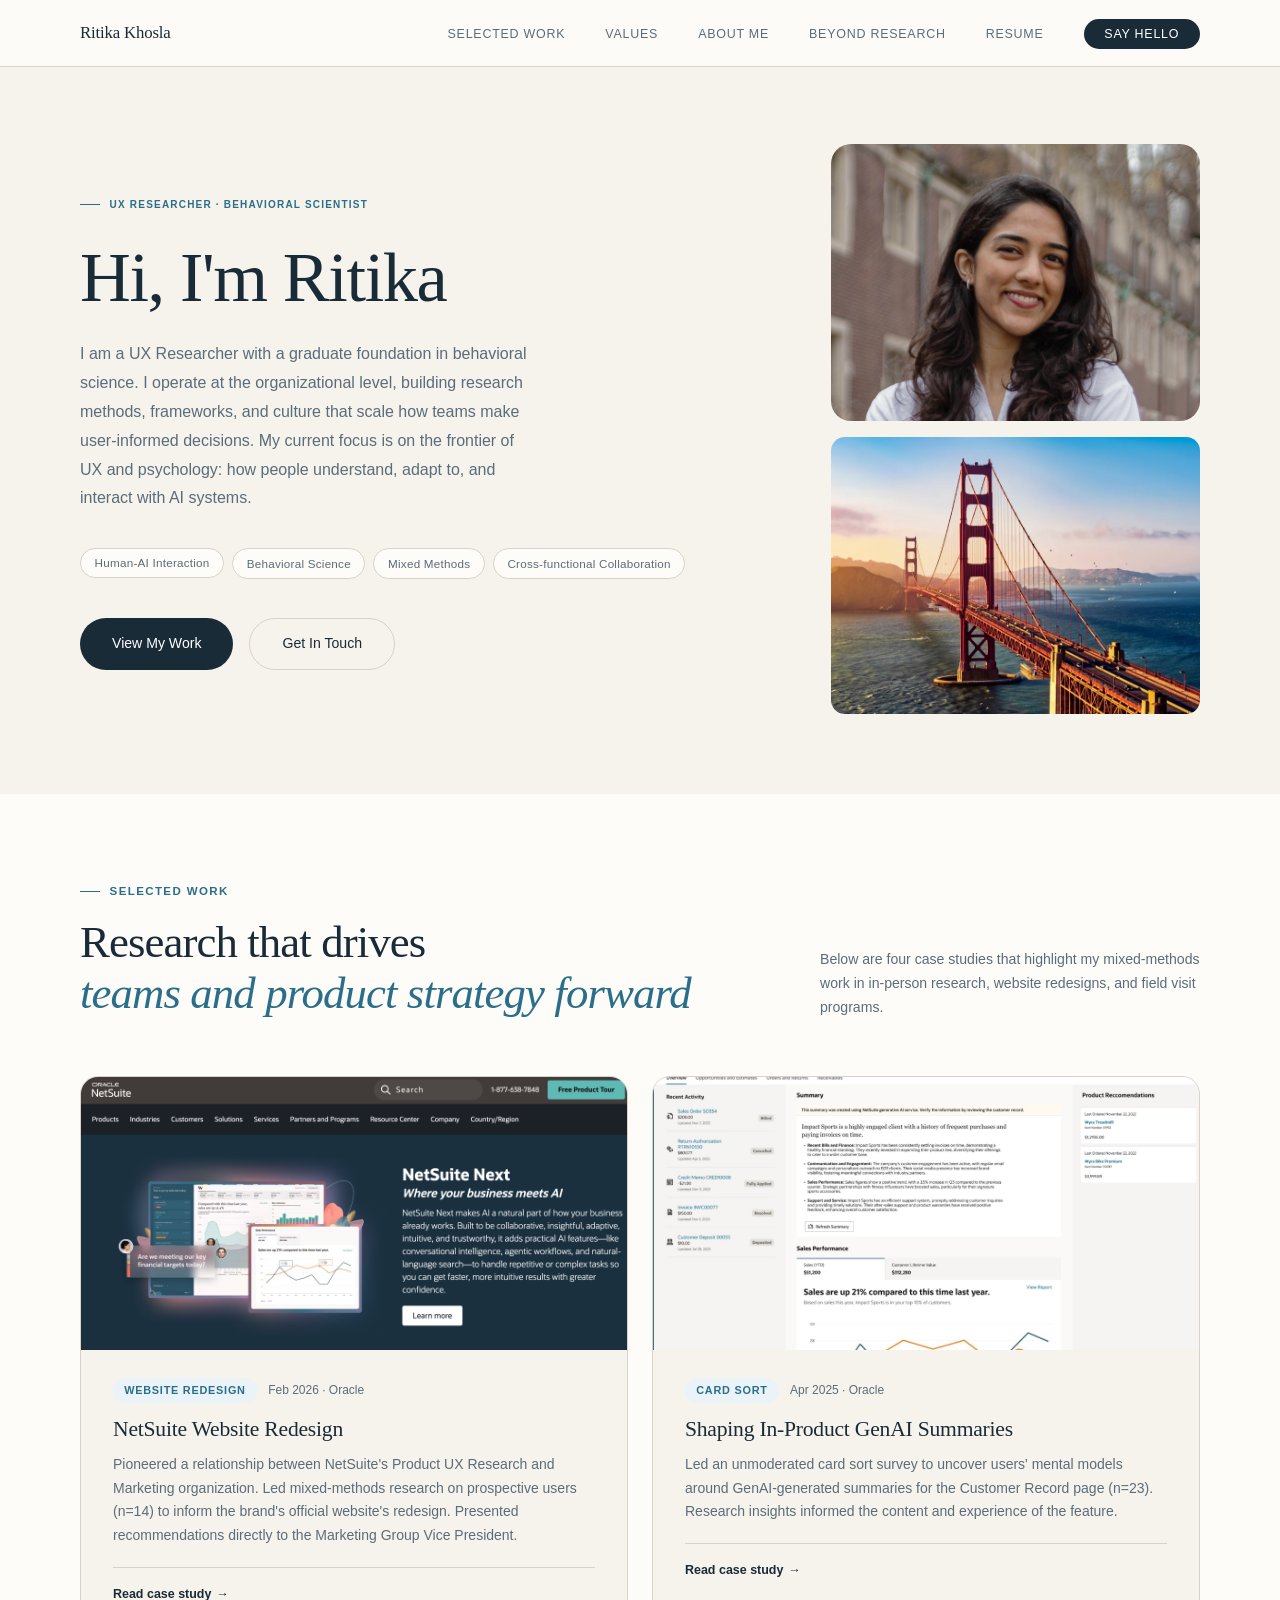
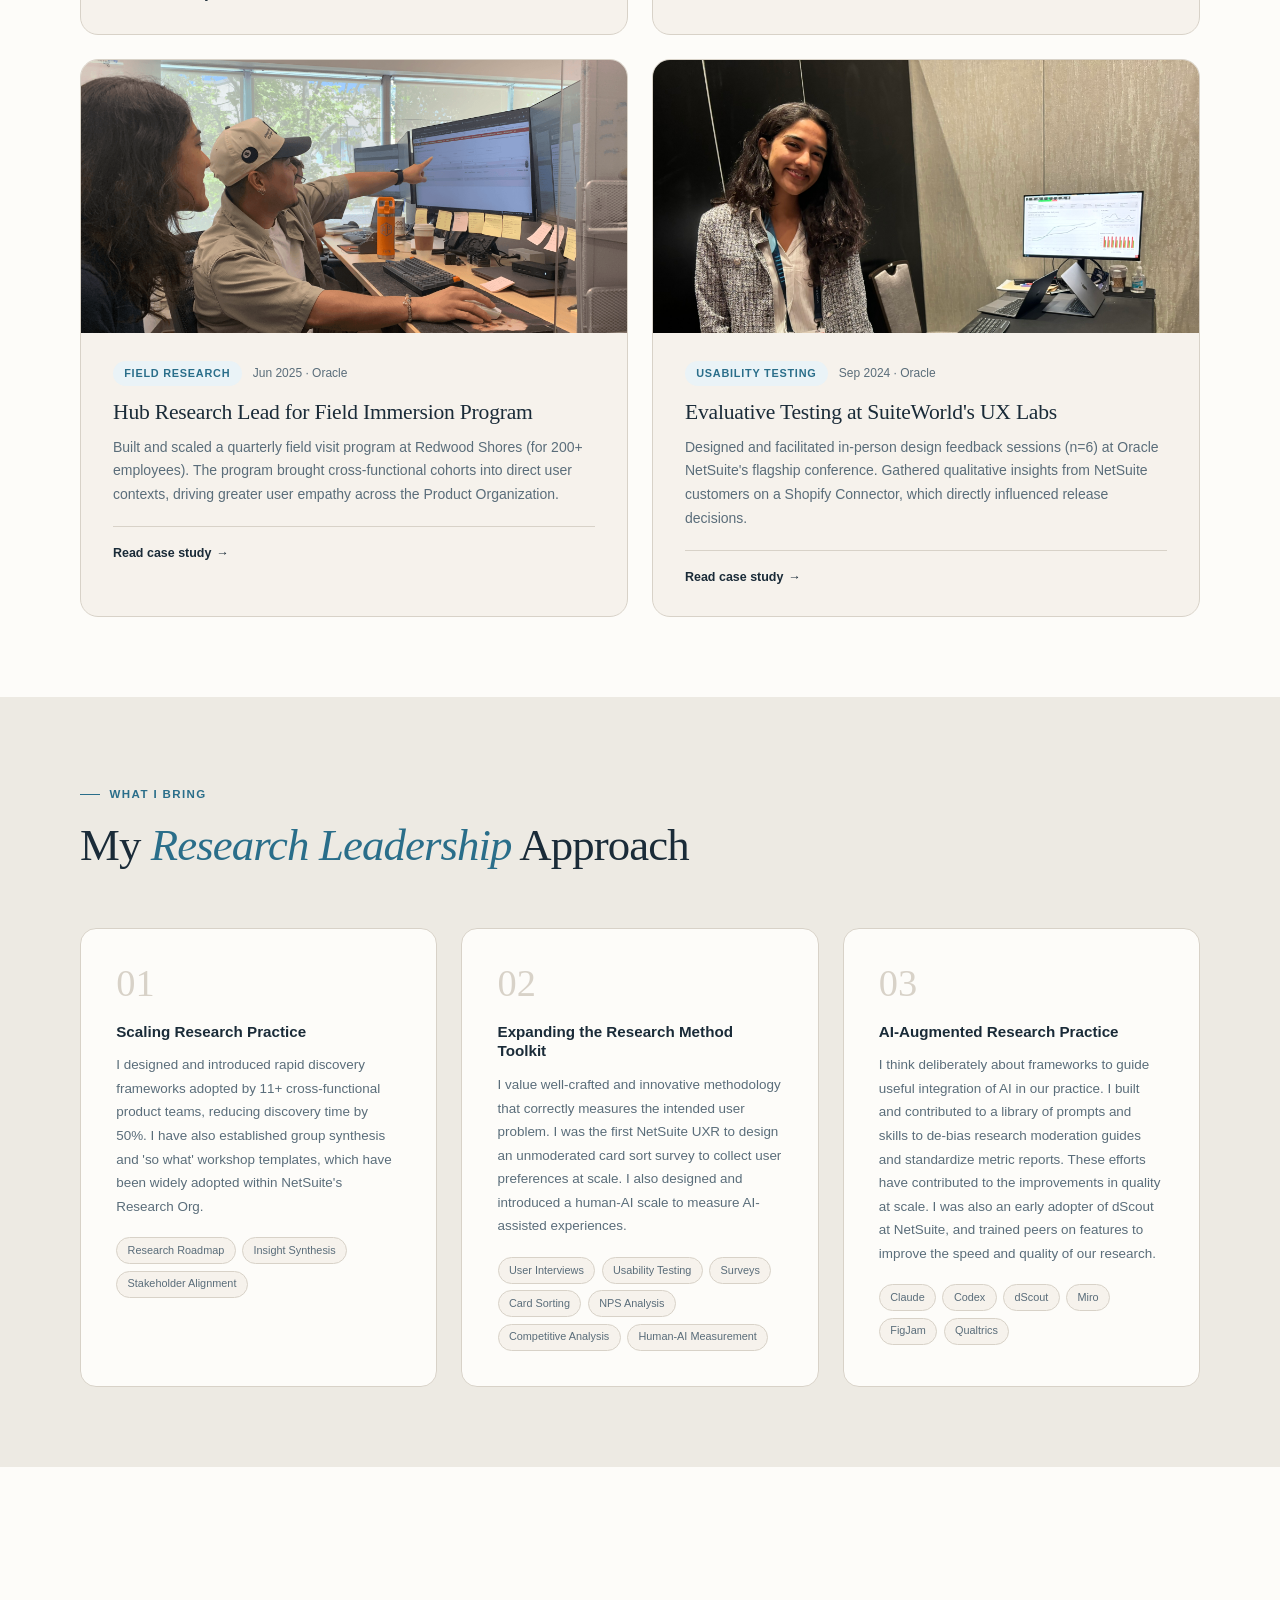
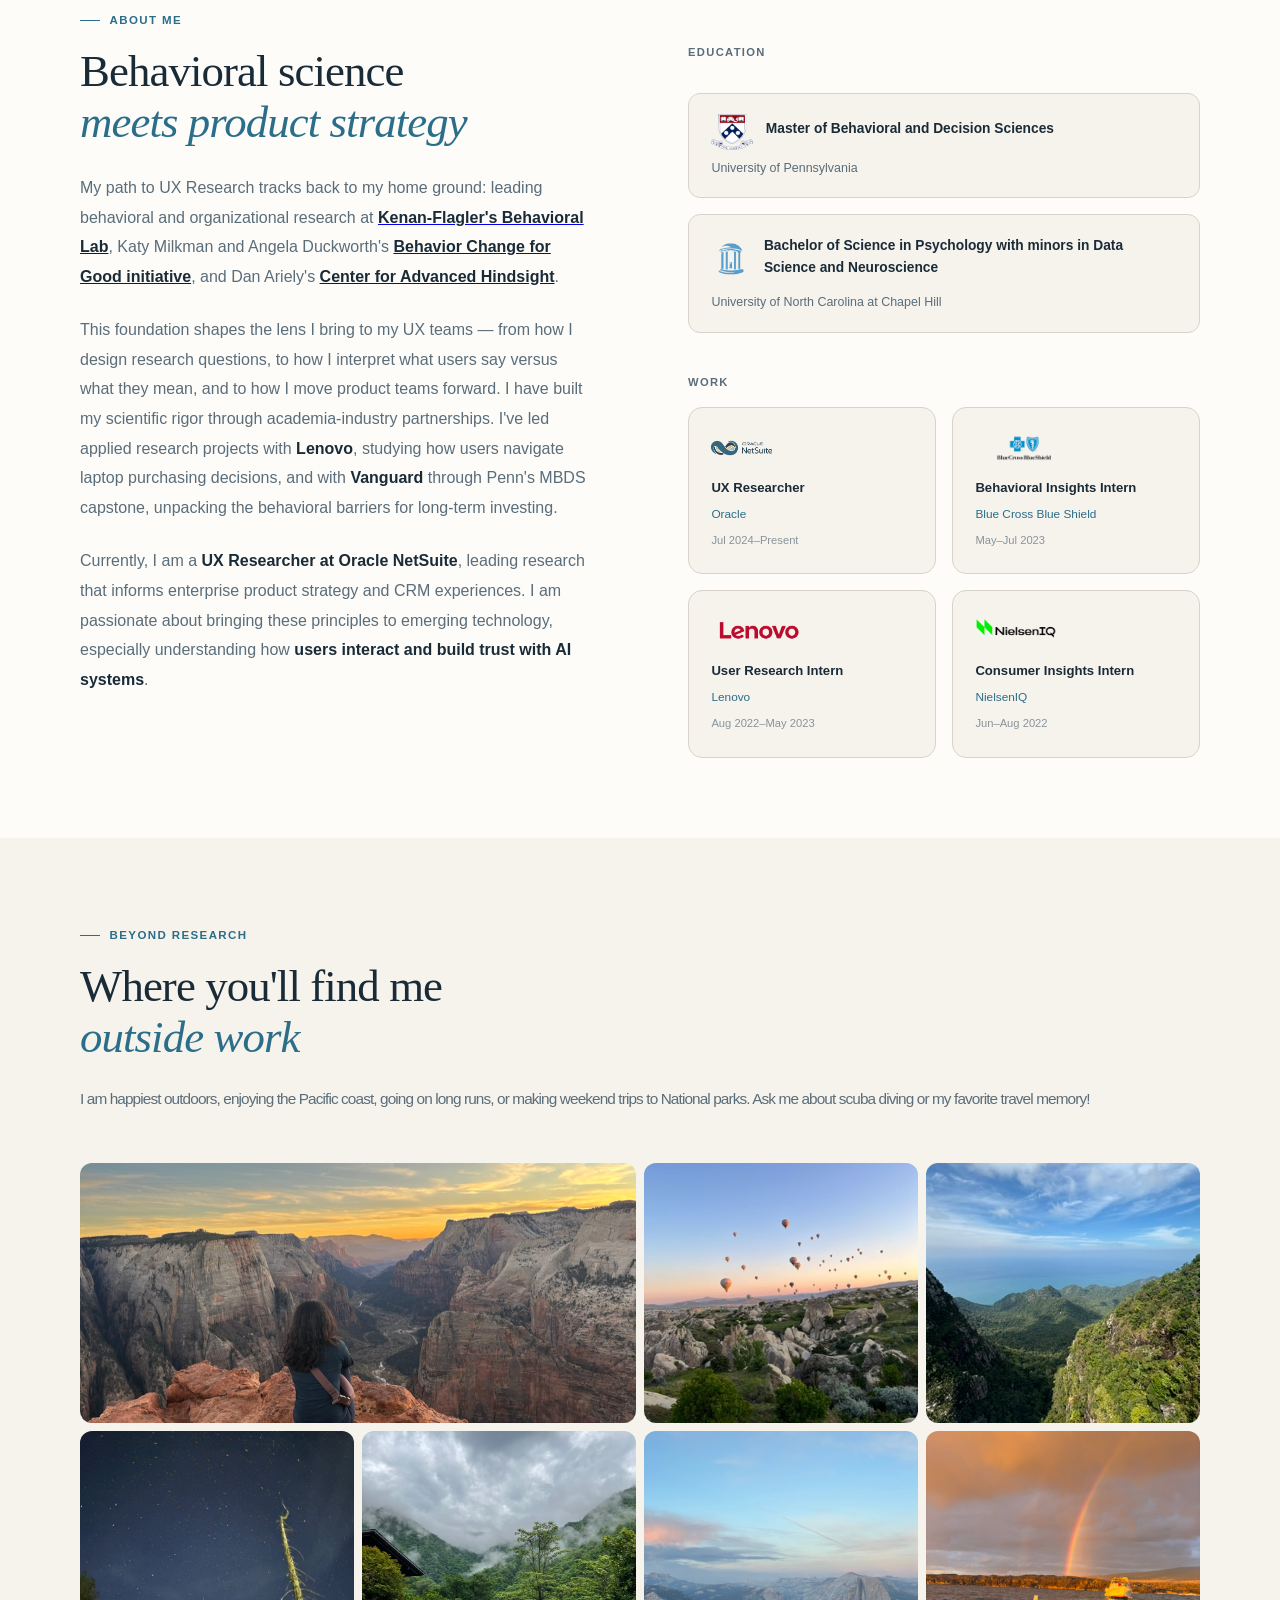
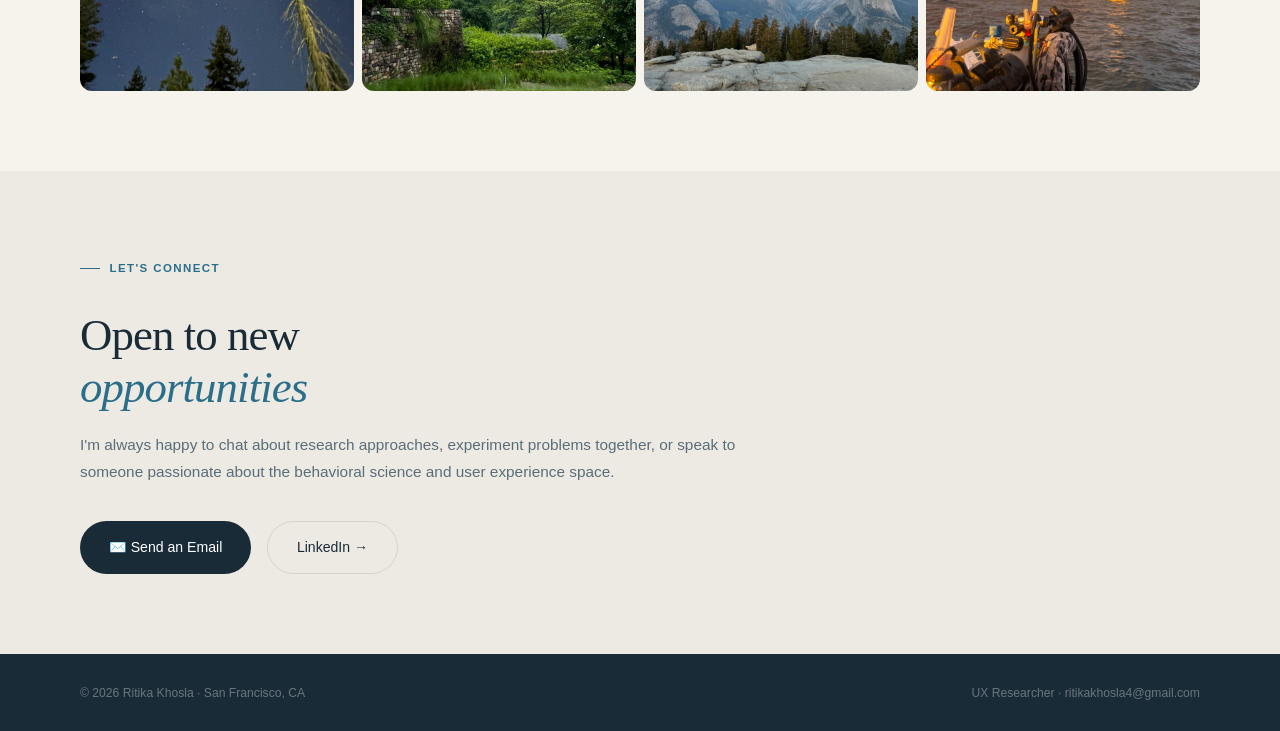
==== commit 4dc63af5: "Fix typo: UUsers -> Users in SuiteWorld case study Co-Authored-By: Claude Sonnet 4.6 <noreply@anthro" ====
--- a/index.html
+++ b/index.html
@@ -385,7 +385,7 @@
         <div class="cs-finding-grid">
           <div class="cs-finding">
             <div class="cs-finding-num">01</div>
-            <h4>UUsers identified the error, but struggled to initiate the resolution</h4>
+            <h4>Users identified the error, but struggled to initiate the resolution</h4>
             <p>Participants had mismatched navigation expectations around how to open the help drawer. Once inside, they followed the steps with ease. This told us the friction lived in discoverability, not comprehension</p>
           </div>
           <div class="cs-finding">
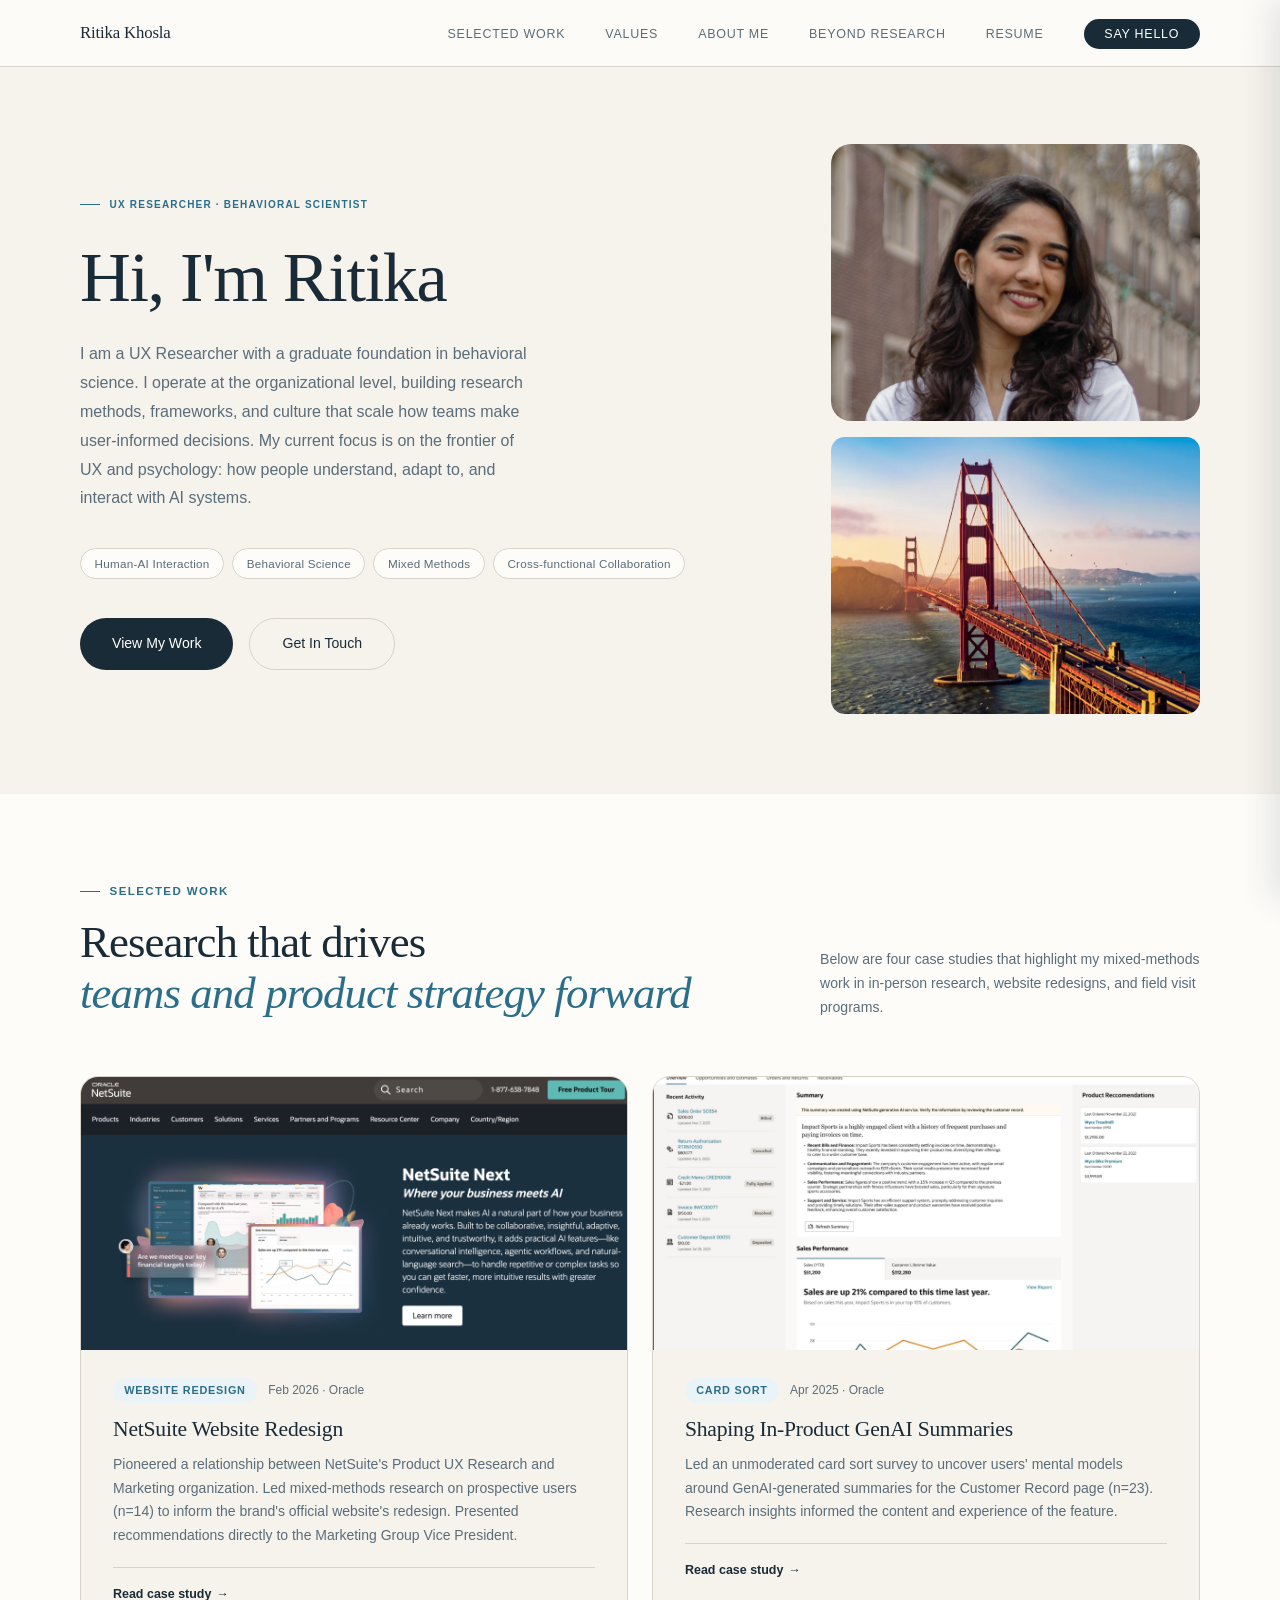
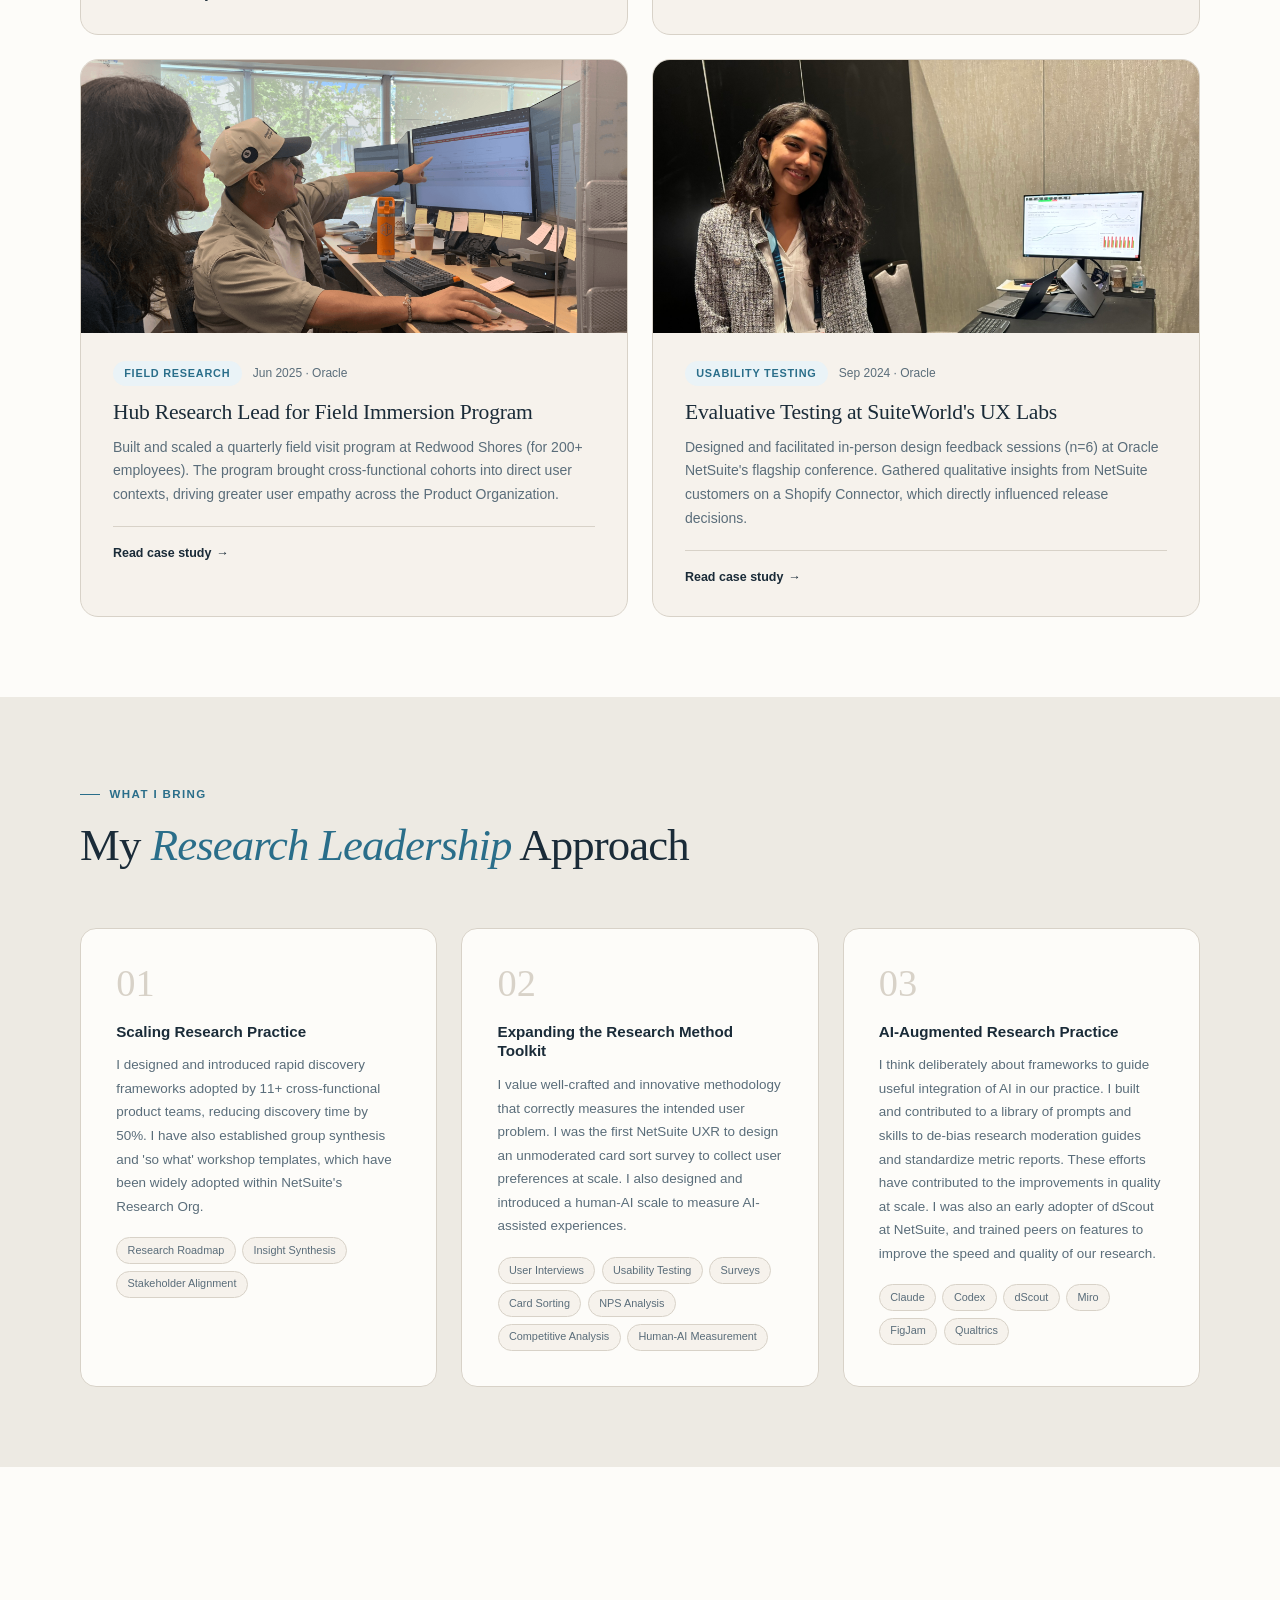
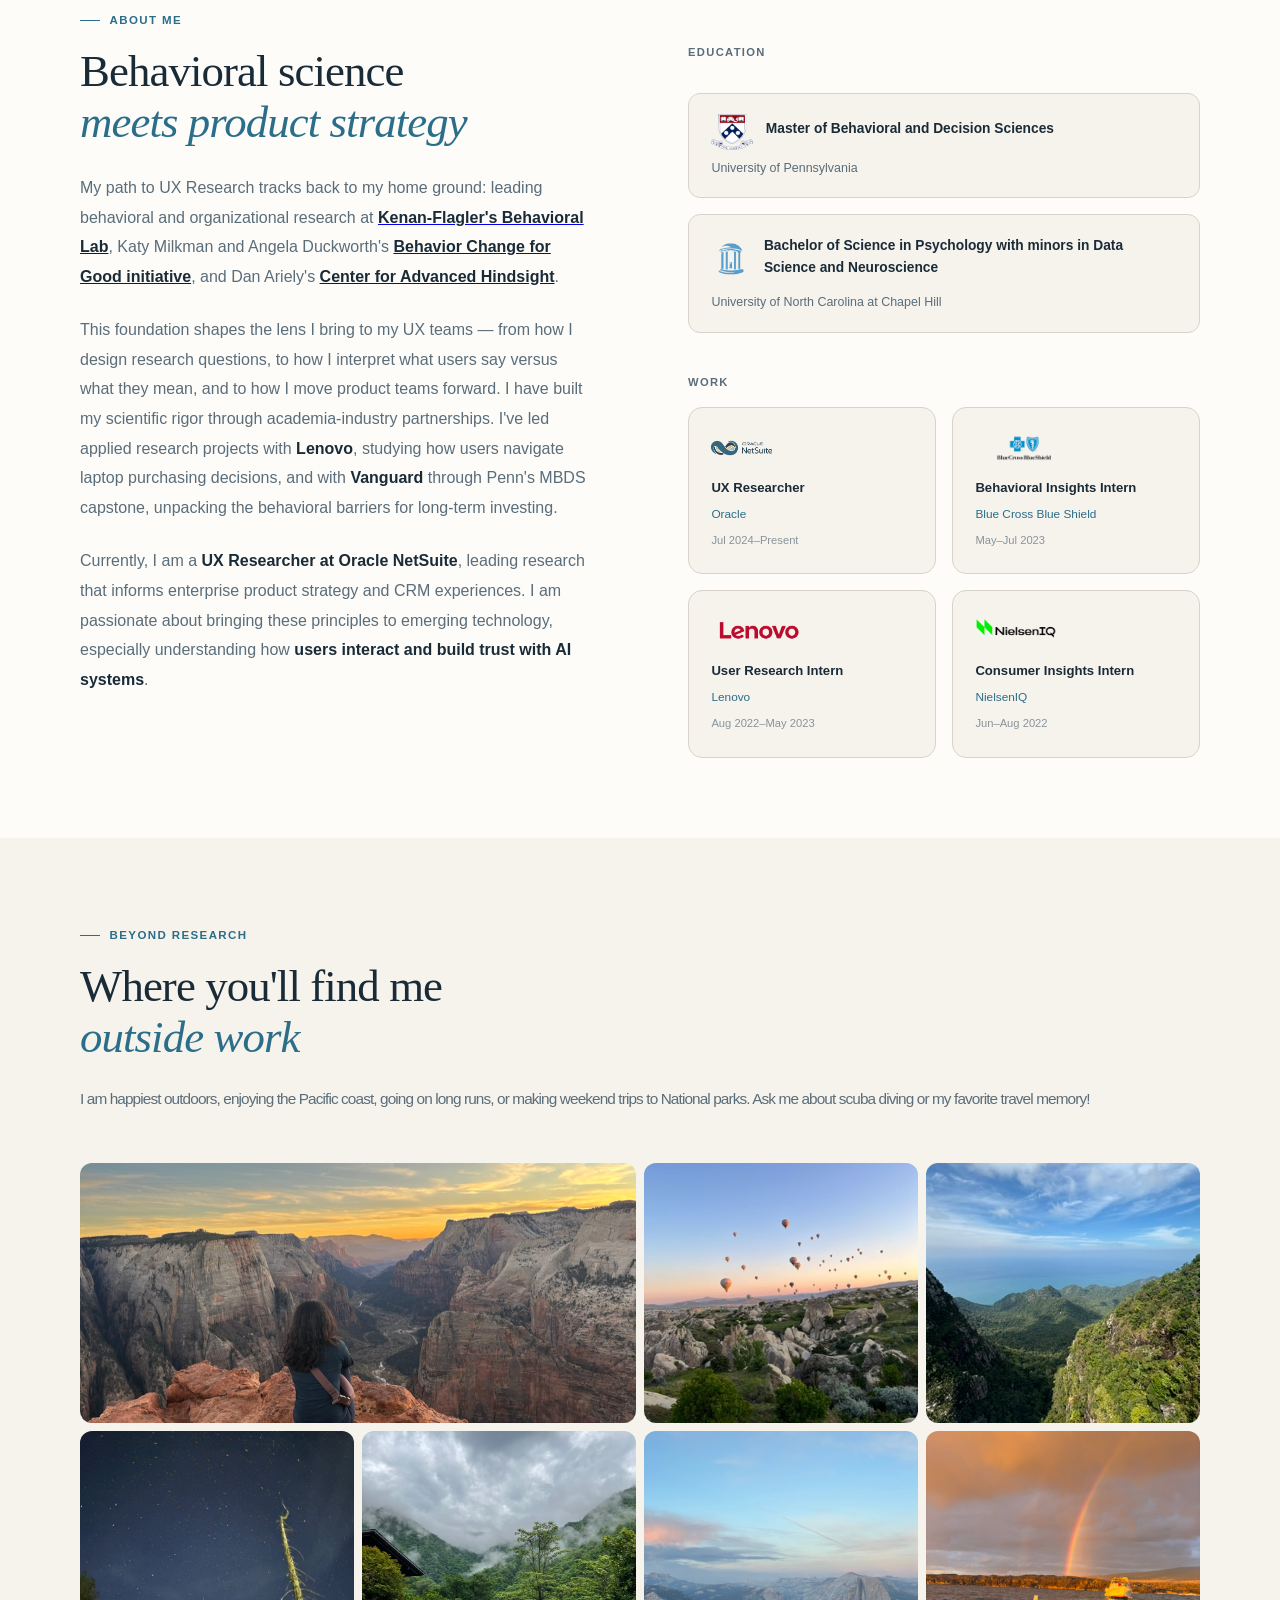
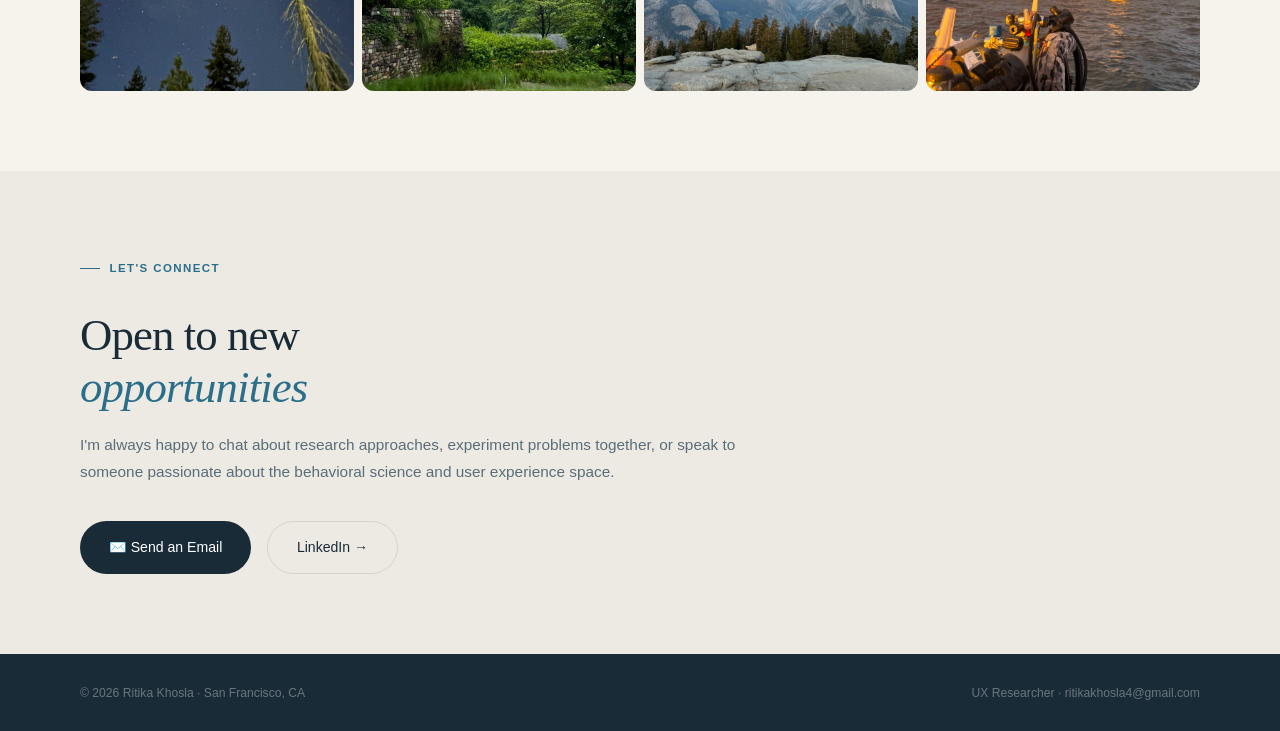
==== commit 4cdf913c: "Add hamburger menu for mobile navigation Hides desktop nav links on screens ≤900px and shows a three" ====
--- a/index.html
+++ b/index.html
@@ -23,7 +23,24 @@
       <li><a href="Khosla_Resume.pdf" target="_blank">Resume</a></li>
       <li><a onclick="navTo('#contact')" class="nav-cta">Say Hello</a></li>
     </ul>
+    <button class="nav-hamburger" onclick="toggleMobileNav()" aria-label="Open menu">
+      <span></span><span></span><span></span>
+    </button>
   </nav>
+
+  <!-- MOBILE NAV DRAWER -->
+  <div class="mobile-nav-overlay" onclick="closeMobileNav()"></div>
+  <div class="mobile-nav-drawer" id="mobileNavDrawer">
+    <button class="mobile-nav-close" onclick="closeMobileNav()" aria-label="Close menu">✕</button>
+    <ul>
+      <li><a onclick="closeMobileNav(); navTo('#work')">Selected Work</a></li>
+      <li><a onclick="closeMobileNav(); navTo('#methods')">Values</a></li>
+      <li><a onclick="closeMobileNav(); navTo('#about')">About Me</a></li>
+      <li><a onclick="closeMobileNav(); navTo('#fun')">Beyond Research</a></li>
+      <li><a href="Khosla_Resume.pdf" target="_blank" onclick="closeMobileNav()">Resume</a></li>
+      <li><a onclick="closeMobileNav(); navTo('#contact')" class="mobile-nav-cta">Say Hello</a></li>
+    </ul>
+  </div>
  
   <!-- ══════════ HOME VIEW ══════════ -->
   <div id="view-home" class="view active">
@@ -734,6 +751,16 @@
   </div>
  
     <script src="js/main.js"></script>
+  <script>
+    function toggleMobileNav() {
+      document.getElementById('mobileNavDrawer').classList.toggle('open');
+      document.querySelector('.mobile-nav-overlay').classList.toggle('open');
+    }
+    function closeMobileNav() {
+      document.getElementById('mobileNavDrawer').classList.remove('open');
+      document.querySelector('.mobile-nav-overlay').classList.remove('open');
+    }
+  </script>
 
 
   
--- a/css/styles.css
+++ b/css/styles.css
@@ -54,6 +54,50 @@
       padding: 0.5rem 1.3rem; border-radius: 2rem;
     }
     .nav-cta:hover { opacity: 0.82 !important; }
+    .nav-hamburger {
+      display: none; flex-direction: column; justify-content: center; gap: 5px;
+      background: none; border: none; cursor: pointer; padding: 4px;
+    }
+    .nav-hamburger span {
+      display: block; width: 22px; height: 2px;
+      background: var(--ink); border-radius: 2px;
+      transition: all 0.25s;
+    }
+
+    /* Mobile nav overlay + drawer */
+    .mobile-nav-overlay {
+      display: none; position: fixed; inset: 0; z-index: 150;
+      background: rgba(26,43,56,0.35); backdrop-filter: blur(2px);
+    }
+    .mobile-nav-drawer {
+      position: fixed; top: 0; right: 0; bottom: 0; z-index: 200;
+      width: 72vw; max-width: 300px;
+      background: var(--white); box-shadow: -8px 0 32px rgba(26,43,56,0.12);
+      padding: 2rem 2rem 3rem;
+      display: flex; flex-direction: column;
+      transform: translateX(100%); transition: transform 0.3s ease;
+    }
+    .mobile-nav-drawer.open { transform: translateX(0); }
+    .mobile-nav-overlay.open { display: block; }
+    .mobile-nav-close {
+      align-self: flex-end; background: none; border: none;
+      font-size: 1.2rem; color: var(--mid); cursor: pointer; margin-bottom: 2rem;
+    }
+    .mobile-nav-drawer ul { list-style: none; display: flex; flex-direction: column; gap: 0; }
+    .mobile-nav-drawer ul li a {
+      display: block; padding: 1rem 0;
+      font-size: 1rem; font-weight: 500; color: var(--ink);
+      text-decoration: none; letter-spacing: 0.04em;
+      border-bottom: 1px solid var(--border);
+      cursor: pointer;
+    }
+    .mobile-nav-drawer ul li:last-child a { border-bottom: none; }
+    .mobile-nav-cta {
+      margin-top: 1.5rem; display: inline-block !important;
+      background: var(--ink); color: white !important;
+      padding: 0.75rem 1.5rem !important; border-radius: 2rem;
+      text-align: center; border-bottom: none !important;
+    }
  
     /* ── SHARED BUTTONS ── */
     .btn {
@@ -445,6 +489,8 @@
     /* ── RESPONSIVE ── */
     @media (max-width: 900px) {
       nav { padding: 1rem 1.5rem; }
+      .nav-links { display: none; }
+      .nav-hamburger { display: flex; }
       .hero { grid-template-columns: 1fr; padding: 7rem 1.5rem 4rem; gap: 3rem; }
       .hero-right { display: none; }
       section { padding: 4rem 1.5rem; }
